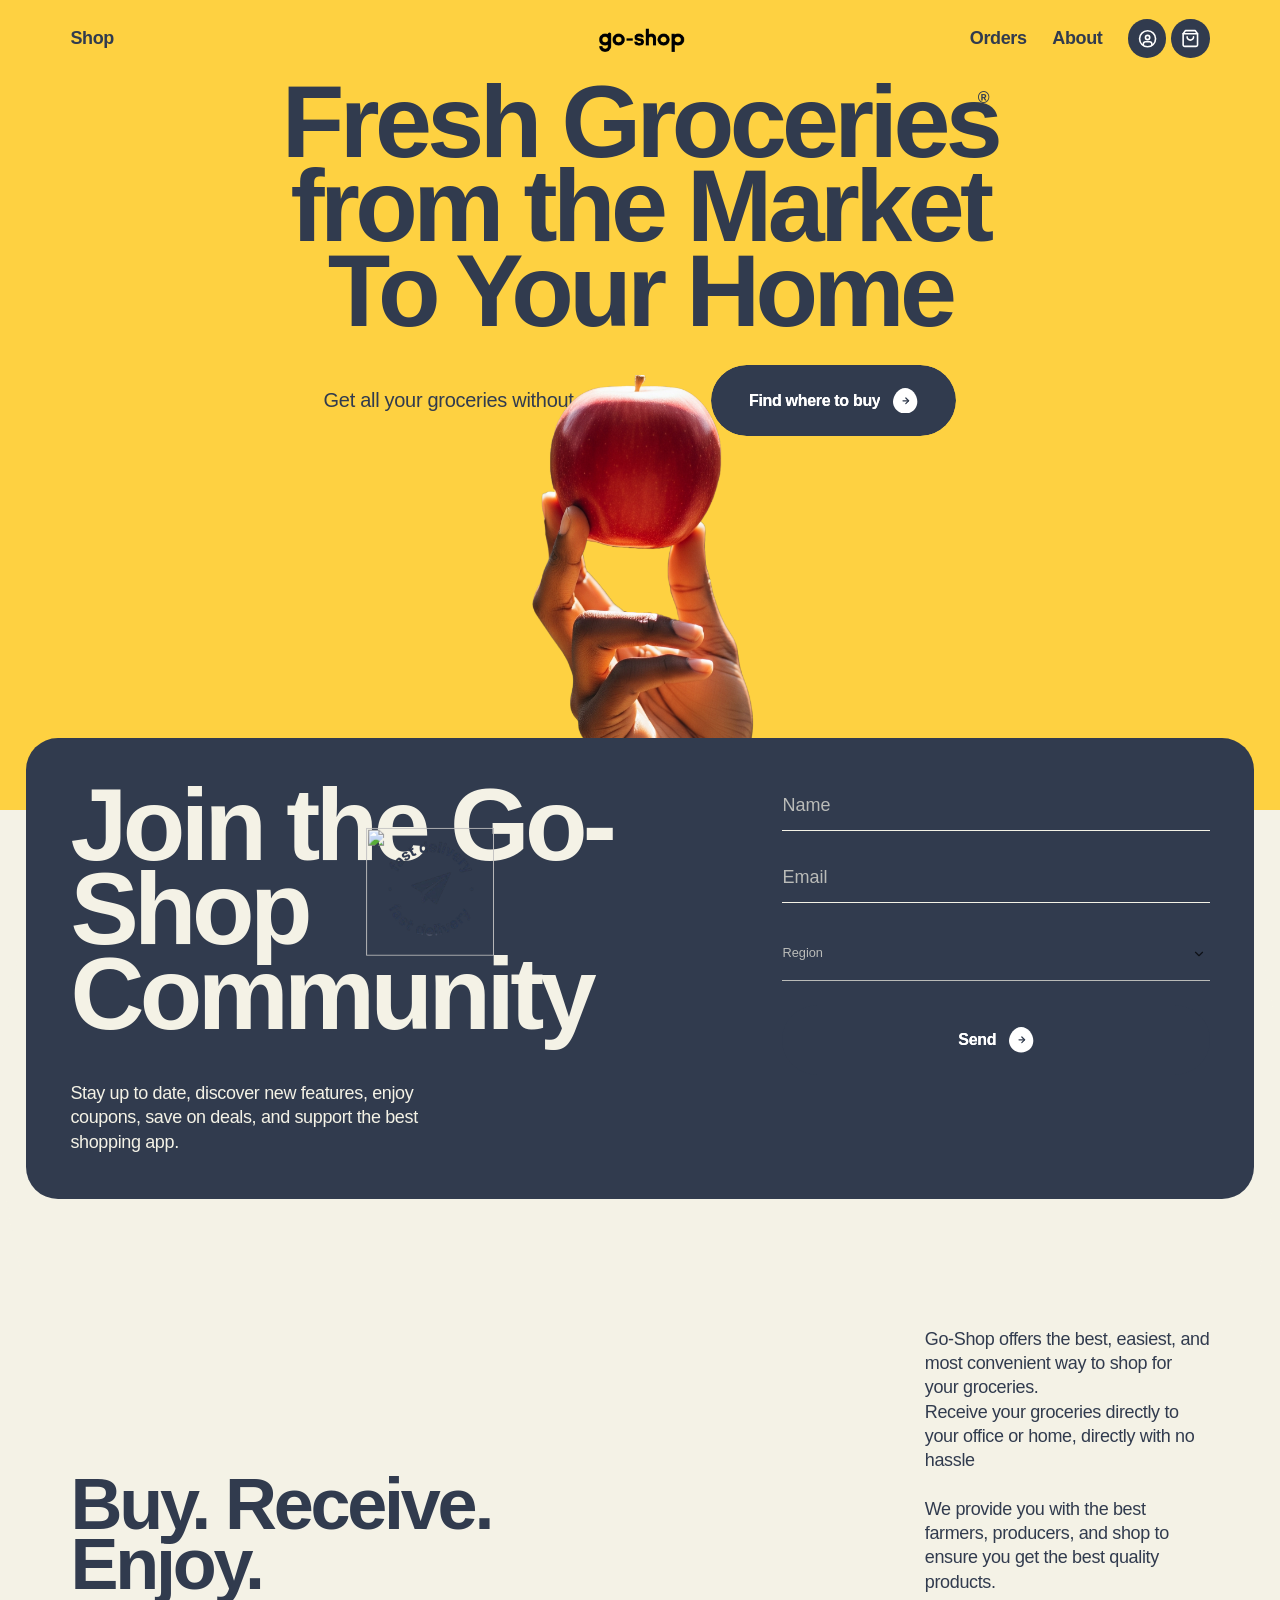
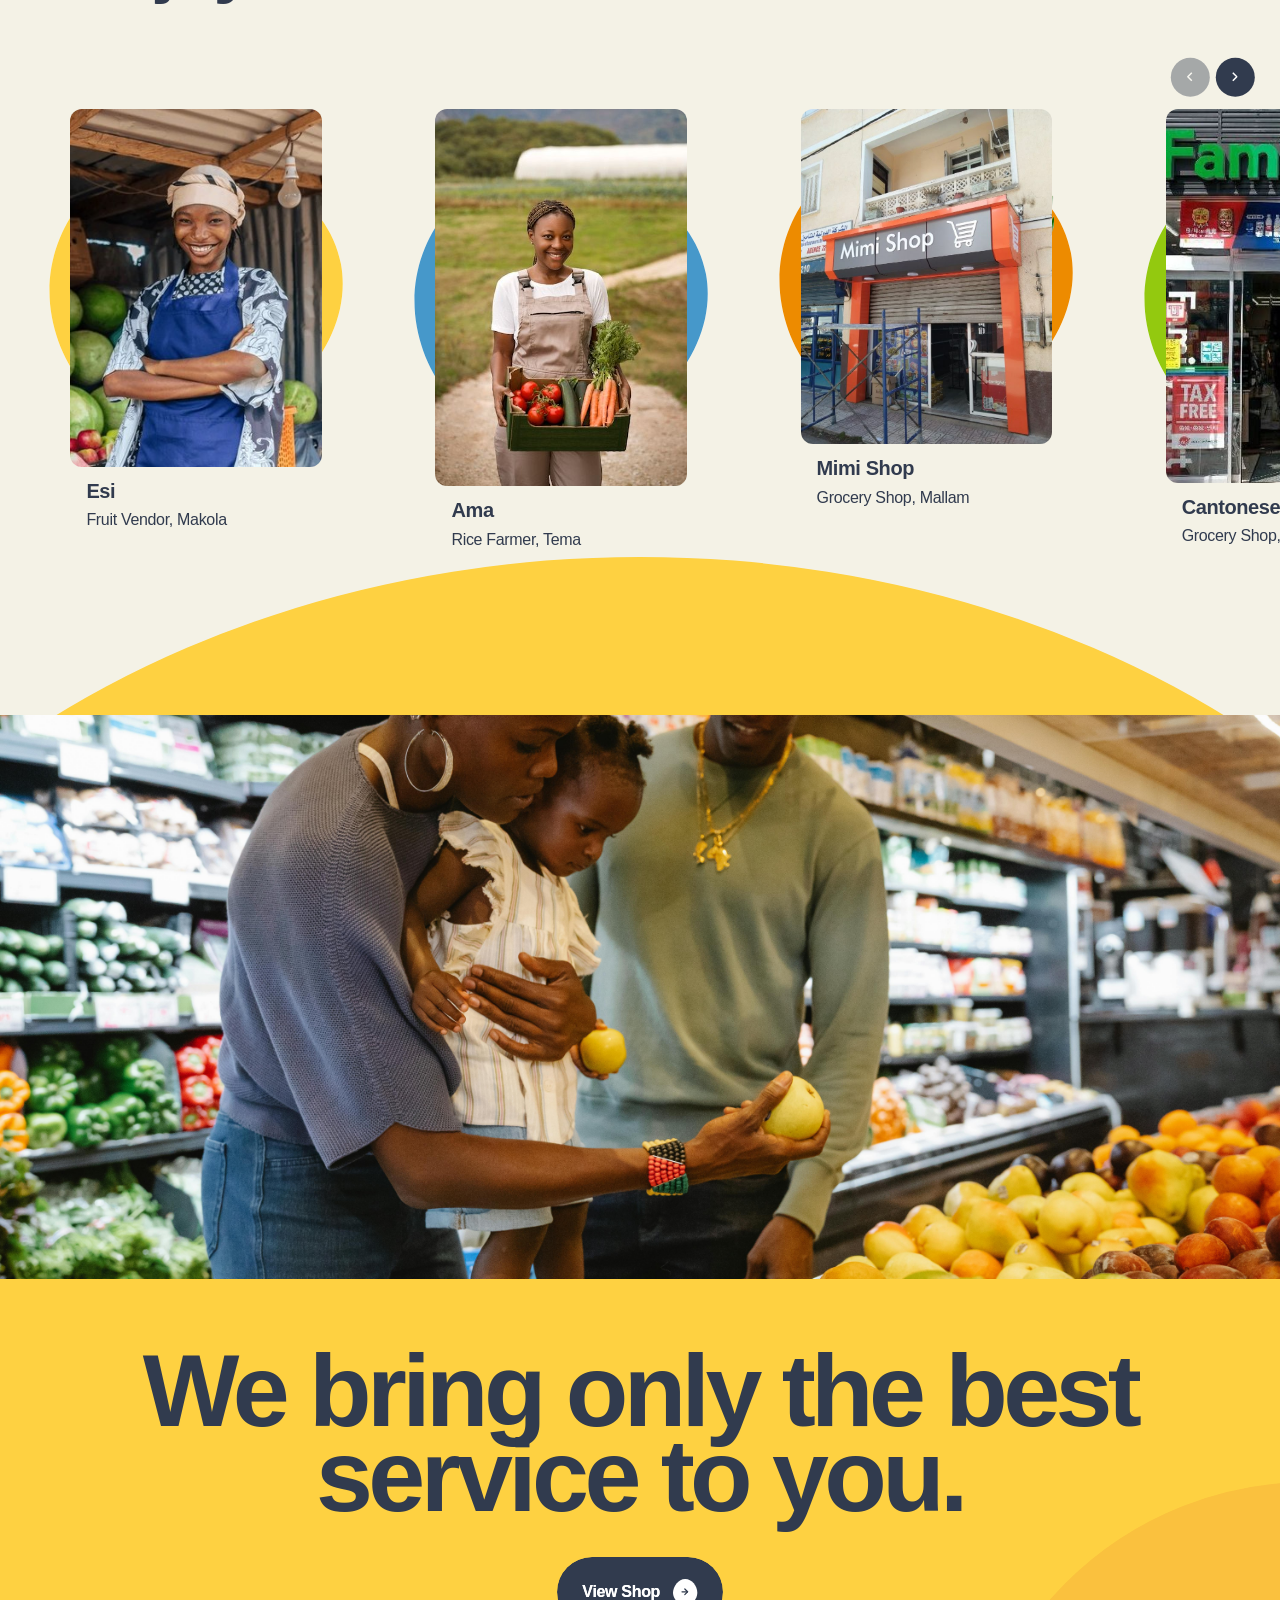
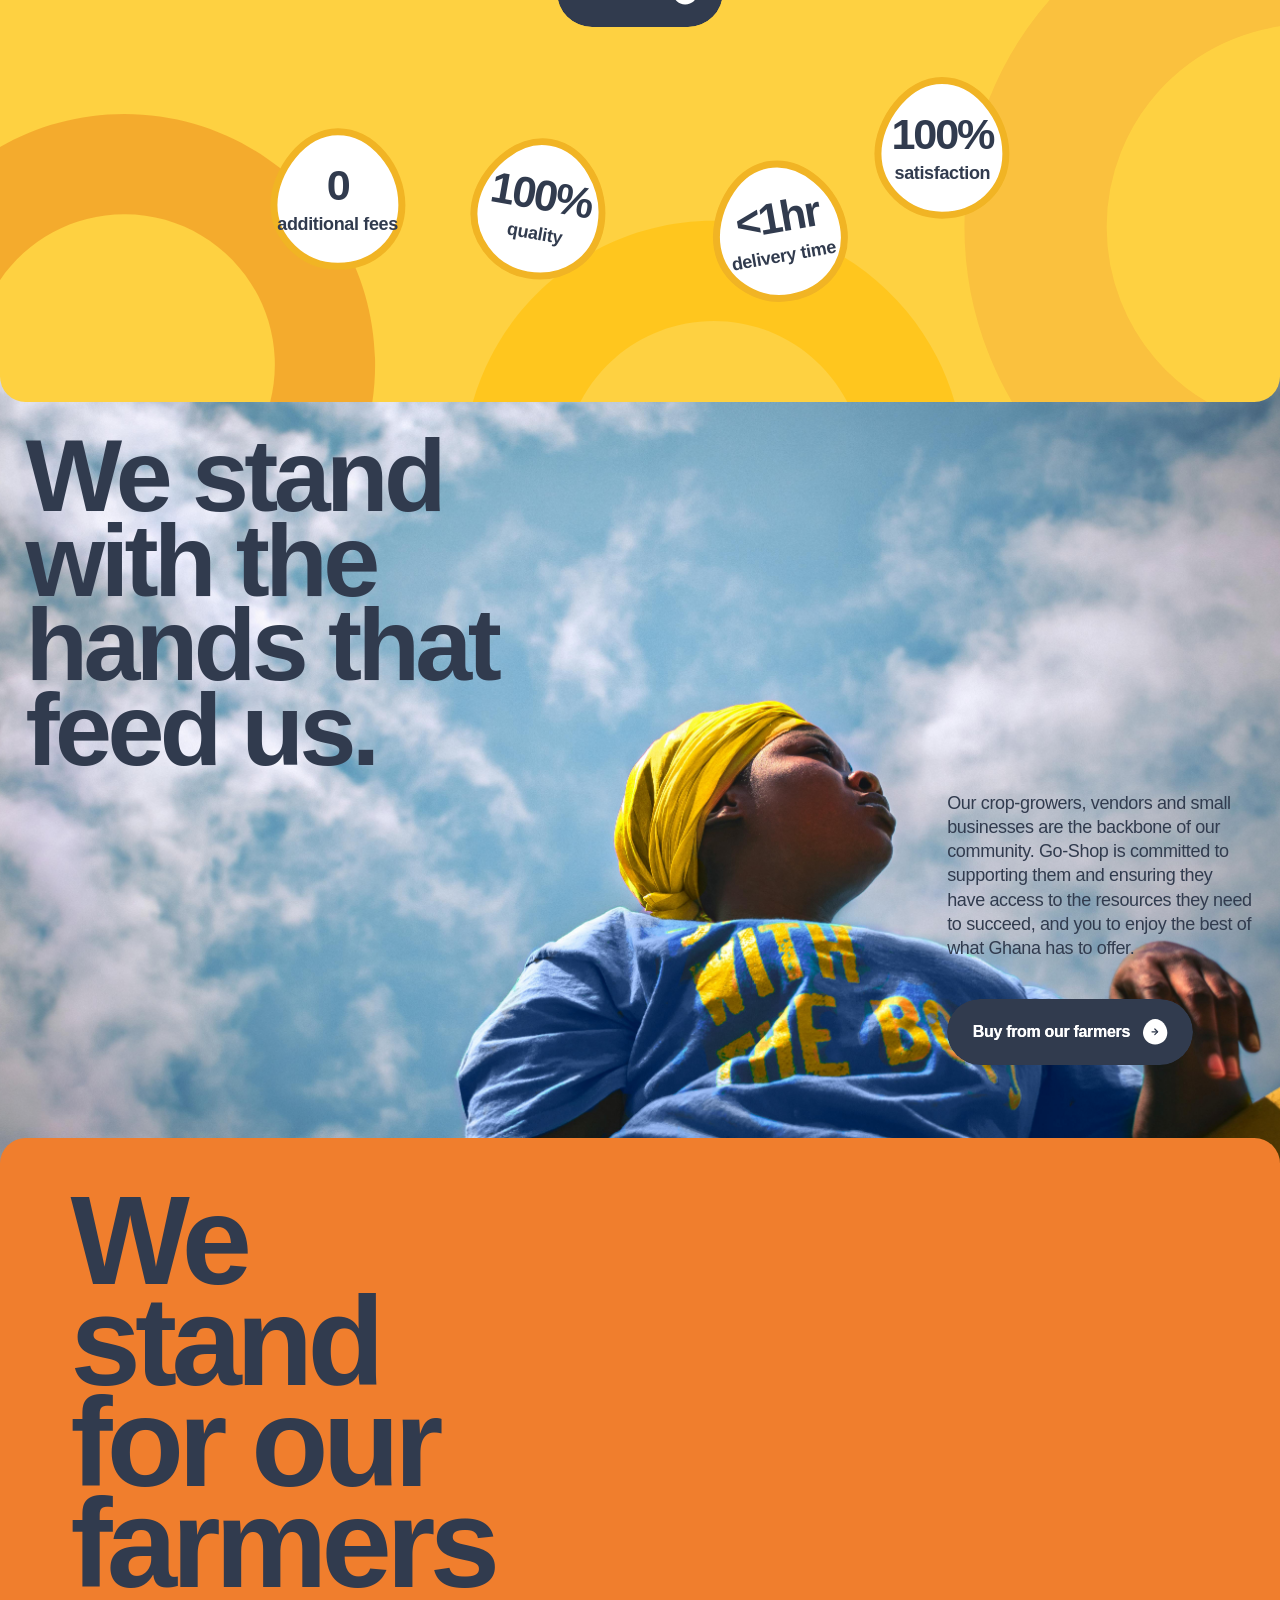
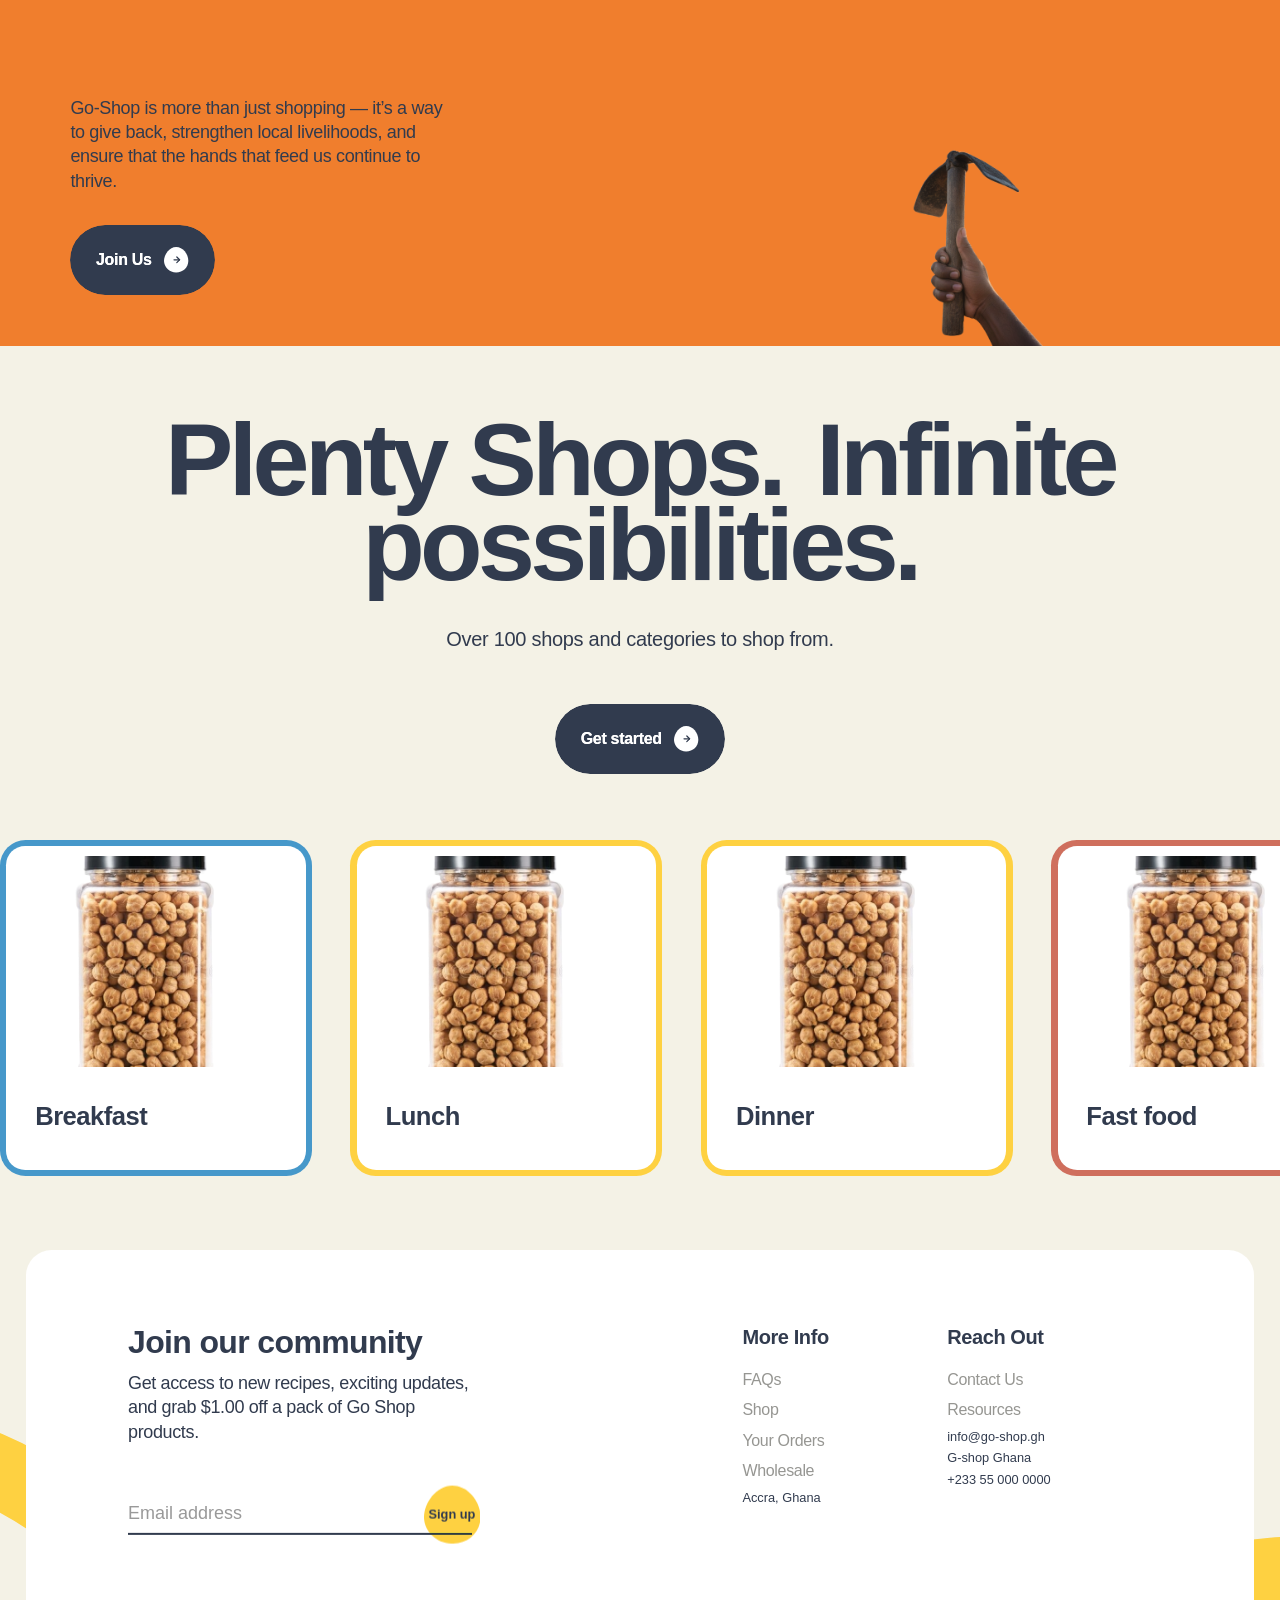
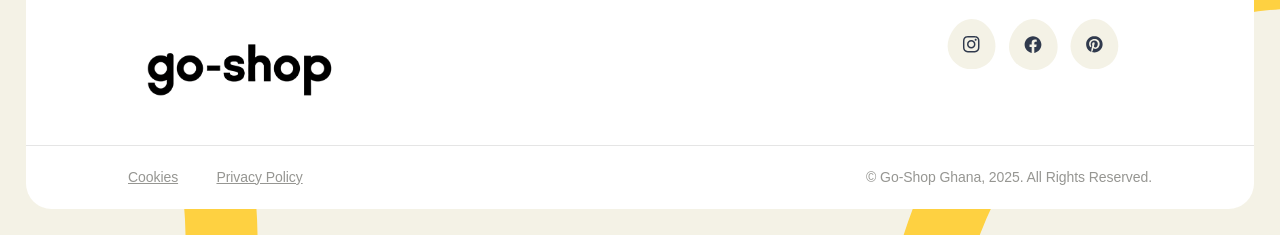
==== index.html @ 18006a95 "pusha" ====
<!DOCTYPE html>
<html lang="en">

<head>
  <meta charset="utf-8" />
  <title>Go-Shop | Fresh Groceries from the Farm to Your Office</title>
  <meta content="Fresh Groceries from the Farm to Your Office" name="description" />
  <meta content="Go-Shop | Fresh Groceries from the Farm to Your Office" property="og:title" />
  <meta content="Fresh Groceries from the Farm to Your Office" property="og:description" />
  <meta content="OG-Image.png" property="og:image" />
  <meta content="Fresh Groceries from the Farm to Your Office" property="twitter:title" />
  <meta content="Fresh Groceries from the Farm to Your Office" property="twitter:description" />
  <meta content="OG-Image.png" property="twitter:image" />
  <meta property="og:type" content="website" />
  <meta content="summary_large_image" name="twitter:card" />
  <meta content="Go-Shop" property="og:site_name" />
  <meta content="Go-Shop" name="application-name" />
  <link rel="canonical" href="https://your-domain.com/" />
  <meta content="width=device-width, initial-scale=1" name="viewport" />
  <link rel="stylesheet" href="src/css/backup.css">
  <link rel="stylesheet" href="src/css/nodes.css">
  <script
    type="text/javascript">!function (o, c) { var n = c.documentElement, t = " w-mod-"; n.className += t + "js", ("ontouchstart" in o || o.DocumentTouch && c instanceof DocumentTouch) && (n.className += t + "touch") }(window, document);</script>
  <link href="src/images/logo1.png" rel="shortcut icon" type="image/x-icon" />
  <link href="src/images/logo1.png" rel="apple-touch-icon" />

  <script>(function (w, d, s, l, i) {
      w[l] = w[l] || []; w[l].push({
        'gtm.start':
          new Date().getTime(), event: 'gtm.js'
      }); var f = d.getElementsByTagName(s)[0],
        j = d.createElement(s), dl = l != 'dataLayer' ? '&l=' + l : ''; j.async = true; j.src =
          'https://www.googletagmanager.com/gtm.js?id=' + i + dl; f.parentNode.insertBefore(j, f);
    })(window, document, 'script', 'dataLayer', 'GTM-N4SJKW2');</script>
  <!-- End Google Tag Manager -->

  <style>
    /*lenis -- IMPORTANT*/
    html {
      scroll-behavior: initial;
    }

    html,
    body {
      width: 100%;
      height: auto !important;
      min-height: 100%;
    }

    * {
      -webkit-font-smoothing: antialiased;
      -moz-osx-font-smoothing: grayscale;
      scrollbar-width: none;
      /* Remove Scrollbar Firefox */
    }

    /* Remove Scrollbar Chrome */
    ::-webkit-scrollbar {
      display: none;
    }

    .c-nav-link_hover,
    .c-nav-link_hover-clone {
      visibility: hidden;
    }

    .c-nav-link_hover.reverse,
    .c-nav-link_hover-clone.reverse {
      color: var(--clr-yellow-01);
    }

    @media only screen and (max-width: 991px) {
      .c-header-mobile {
        visibility: hidden;
      }
    }
  </style>
  <link rel="stylesheet" href="https://cdn.jsdelivr.net/npm/swiper@8/swiper-bundle.min.css" />

  <link href="https://webflow-assets.sfo2.cdn.digitaloceanspaces.com/egglife%2Fegglife-hero.css" rel="stylesheet"
    type="text/css" />

  <style>
    @media only screen and (min-width: 992px) {
      .c-header {
        height: 6em;
      }
    }

    /* PAGE LOAD */
    .c-body.scrolled .c-nav-link_hover-clone {
      color: var(--clr-yellow-01);
    }

    .c-nav-shop_num {
      background-color: var(--clr-white-01);
    }

    /* MATTER JS */
    .tricks-circle {
      overflow: hidden;
      position: absolute;
      background-position: center;
      background-repeat: no-repeat;
      background-size: contain;

    }

    .tricks-circle:nth-child(1) {
      background-image: url("https://cdn.prod.website-files.com/63e361a5e2a22da1600ef70f/63f36d0a8a2d47abb9c24ac2_hm-sticker-01.svg");
    }

    .tricks-circle:nth-child(2) {
      background-image: url("https://cdn.prod.website-files.com/63e361a5e2a22da1600ef70f/63f36d0ba511aa0187acde2d_hm-sticker-02.svg");
    }

    .tricks-circle:nth-child(3) {
      background-image: url("https://cdn.prod.website-files.com/63e361a5e2a22da1600ef70f/63f36d0b49b46c8edbd1b89b_hm-sticker-03.svg");
    }

    .tricks-circle:nth-child(4) {
      background-image: url("https://cdn.prod.website-files.com/63e361a5e2a22da1600ef70f/642fbd8481dd7390d1d3be79_hm-sticker-04-update.svg");
    }

    .tricks-circle:nth-child(5) {
      background-image: url("https://cdn.prod.website-files.com/63e361a5e2a22da1600ef70f/63f36d0b161d8e6da502150d_hm-sticker-05.svg");
    }

    .tricks-circle:nth-child(6) {
      background-image: url("https://cdn.prod.website-files.com/63e361a5e2a22da1600ef70f/63f36d0b5ce347482a240d56_hm-sticker-06.svg");
    }

    .tricks-canvas {
      position: absolute;
      width: 100%;
      height: 100%;
      left: 0;
      top: 0;
      touch-action: auto !important;
    }

    .tricks-elements,
    .tricks-spacer {
      pointer-events: none;
    }

    /*@media only screen and (max-width: 991px) {} */
    @media (pointer: coarse) and (hover: none) {
      .c-matter {
        pointer-events: none;
      }

      .tricks-matter {
        touch-action: none !important;
      }

      .tricks-canvas {
        touch-action: none !important;
      }
    }
  </style>
</head>

<body class="c-body no-scroll">
  <div class="c-global-css w-embed">
    <style>
      /* VARIABLES */
      :root {
        --app-height: 100vh;
        --clr-charcoal-01: #303A4D;
        --clr-charcoal-02: #3B4559;
        --clr-yellow-01: #FED141;
        --clr-offwhite-01: #959591;
        --clr-offwhite-02: #F4F2E6;
        --clr-white-01: #FFFFFF;
        --clr-bagel-01: #0086BF;
        --clr-bagel-02: #4698CA;
        --clr-bagel-03: #8DC8E8;
        --clr-cinnamon-01: #C24628;
        --clr-cinnamon-02: #CF6F5D;
        --clr-cinnamon-03: #D99089;
        --clr-italian-01: #93C90F;
        --clr-italian-02: #C0DF16;
        --clr-italian-03: #F0E991;
        --clr-original-01: #F1B424;
        --clr-original-02: #FED141;
        --clr-original-03: #FDF38A;
        --clr-southwest-01: #D86018;
        --clr-southwest-02: #ED8B00;
        --clr-southwest-03: #FFB549;
      }

      ::selection {
        background: rgba(149, 149, 145, 0.3);
      }

      /* 100VH SECTIONS */
      @media only screen and (max-width: 991px) {
        .c-section.hm-hero {
          min-height: var(--app-height);
        }

        [home-hero-mobile] {
          min-height: auto !important;
          height: auto !important;
        }
      }


      /* ROOT SCALING  */
      @media only screen and (min-width: 992px) and (max-width: 1920px) {
        .t-body-1 {
          font-size: clamp(20px, 1.5em, 1.5em);
        }

        .t-body-2,
        .c-txt-link,
        input::placeholder,
        .pagination_num,
        .pagination_dots {
          font-size: clamp(18px, 1.25em, 1.25em);
        }

        .c-nav-link,
        .c-dd-link {
          font-size: 18px;
        }

        .t-body-3,
        .community-footer input::placeholder,
        .c-filter-search::placeholder,
        .checkbox_label {
          font-size: clamp(16px, 1em, 1em);
        }

        .c-btn-label {
          font-size: clamp(16px, 1.125em, 1.125em);
        }

        .c-btn-label.is-small {
          font-size: clamp(14px, 1em, 1em);
        }

        .swiper-slide.hm-hero .c-btn-label {
          font-size: clamp(18px, 1.125em, 1.125em);
        }
      }

      /* GLOBAL */
      [no-click] {
        pointer-events: none;
      }

      [click] {
        pointer-events: auto;
      }

      [relative] {
        position: relative;
      }

      [z-5] {
        z-index: 5;
        position: relative;
      }

      [z-15] {
        z-index: 15;
        position: relative;
      }

      [overflow-hidden] {
        overflow: hidden;
      }

      [clr-offwhite-02] {
        background-color: var(--clr-offwhite-02);
      }

      [cursor-none] {
        cursor: none;
      }

      [split-type] {
        font-kerning: none;
      }

      [visibility-hidden] {
        visibility: hidden;
      }

      [clamp-two] {
        display: -webkit-box;
        overflow: hidden;
        -webkit-line-clamp: 2;
        -webkit-box-orient: vertical;
      }

      .inline-block {
        display: inline-block;
      }

      .c-body.no-scroll {
        overflow: hidden;
      }

      a {
        color: inherit;
      }

      .aspect-video {
        aspect-ratio: 16 / 9
      }

      .aspect-square {
        aspect-ratio: 1 / 1;
      }

      /* BUTTONS */
      @media only screen and (min-width: 992px) {
        .c-btn.is-large {
          padding-top: clamp(20px, 1.75em, 28px);
          padding-bottom: clamp(20px, 1.75em, 28px);
        }

        .c-btn.is-secondary {
          padding-top: clamp(16px, 1.75em, 20px);
          padding-bottom: clamp(16px, 1.75em, 20px);
        }
      }

      .c-btn-icon,
      .c-btn-bg {
        will-change: auto;
      }

      .all-recipes-mobile {
        grid-column-end: span 2;
      }

      /* FOOTER */
      .c-footer-social {
        transition-timing-function: ease;
        transition-property: color;
        transition-duration: 0.4s;
      }

      .c-footer-social:hover {
        color: var(--clr-yellow-01);
      }

      .c-dd-list {
        width: calc(100% - 4em);
      }

      /* SWIPER */
      [swiper-hm-hero] {
        height: 100%;
      }


      /* OTHERS */
      .o-row.footer {
        box-shadow: 0px 3.139209032058716px 3.139209032058716px 0px hsba(0, 0%, 0%, 0.05);
      }

      .span-bg {
        position: absolute !important;
      }

      .span-wrap {
        padding-right: 0.1em;
      }

      .line {
        overflow: hidden !important;
        padding-bottom: 0.2em;
        margin-bottom: -0.2em;
        transform-origin: bottom !important;
      }

      .word {
        padding-right: 0.1em;
        margin-right: -0.1em;
      }

      .pagination_num {
        isolation: isolate;
      }

      .pagination_num.w--current::before {
        content: ' ';
        display: block;
        position: absolute;
        left: 0;
        top: 0;
        width: 100%;
        height: 100%;
        opacity: 1;
        background-image: url('https://cdn.prod.website-files.com/63e361a5e2a22da1600ef70f/641d79851dca18bd30455efa_Egg.svg');
        background-repeat: no-repeat;
        background-position: 50% 0;
        background-size: cover;
        z-index: -1;
      }

      .c-table-row:last-child {
        border: 0;
        padding-bottom: 0;
      }

      .c-values-item:last-child {
        padding-bottom: 0;
      }

      .c-list-item:last-child {
        padding-bottom: 0;
        border: 0;
      }

      .c-registered-wrap .t-display-7 {
        font-size: 1.25em;
        transform: translate(-0.25em, 0.25em)
      }

      .c-nav-link_hover-clone.dropdown {
        display: none;
      }

      .t-rich-text a {
        font-weight: 700;
        text-decoration: underline;
      }

      /* FORM */
      .c-form.nutrition button {
        width: 100%;
      }

      .c-form.nutrition :is(input, input:focus, input::placeholder) {
        font-size: 16px;
      }

      .c-form.nutrition textarea {
        font-size: 18px;
      }

      .c-form-input.nutrition-select {
        font-size: 18px !important;
        font-family: inherit !important;
        color: #989DA6;
        appearance: none;
      }

      .c-form-input.community-select {
        font-family: inherit !important;
        color: hsla(50.99999999999997, 39.00%, 93.00%, 0.50);
        appearance: none;
      }

      /* FORM AUTOFILL */
      input:-webkit-autofill,
      input:-webkit-autofill:hover,
      input:-webkit-autofill:focus,
      input:-webkit-autofill:active {
        transition: background-color 9000s;
        -webkit-text-fill-color: #fff !important;
      }

      .c-line.footer-mobile {
        width: calc(100% + 3em);
      }

      .c-nav-link.w--current .c-nav-link_hover {
        color: var(--clr-yellow-01);
        width: 100% !important;
        visibility: visible !important;
        opacity: 1 !important;
      }

      .c-dd-item-link.w--current {
        background-color: var(--clr-yellow-01);
        border-radius: 1.5em;
      }

      @media only screen and (max-width: 991px) {
        .c-dd-item-link.w--current {
          border-radius: 0.75em;
        }

        .c-dd-item.learn .t-body-2 {
          font-size: 0.875em;
        }
      }

      .t-rich-text a {
        transition-property: color;
        transition-duration: 200ms;
        transition-timing-function: ease;
      }

      .t-rich-text a:hover {
        color: var(--clr-original-01);
      }

      .c-blog-link.press .t-display-7 {
        transition-property: color;
        transition-duration: 400ms;
        transition-timing-function: ease;
      }

      .c-blog-link.press:hover .t-display-7 {
        color: var(--clr-offwhite-01);
      }

      .swiper-btn-next,
      .swiper-btn-prev {

        transition-property: stroke, background-color, opacity;
        transition-duration: 0.4s;
        transition-timing-function: ease;
      }

      .swiper-btn-next:hover,
      .swiper-btn-prev:hover {
        background-color: var(--clr-offwhite-01);
        color: var(--clr-charcoal-01);
      }

      .swiper-button-disabled {
        opacity: 0.4;
        pointer-events: none;
      }

      @media only screen and (min-width: 992px) {
        .c-section.hm-hero {
          height: calc(100vh + 6.5em);
        }

        .c-section.hm-hero-2 {
          height: auto;
        }
      }

      /* FOOTER SIGN UP BUTTON */
      /* == iPad/iPhone [portrait + landscape] == */
      @media only screen and (min-device-width: 768px) and (max-device-width: 1024px),
      only screen and (max-device-width: 480px) {
        .c-footer-submit {
          width: 90px !important;
        }

        .c-footer-submit-txt {
          font-size: 13px !important;
        }
      }


      @media only screen and (max-width: 991px) {
        .c-recipes-hub_lt {
          pointer-events: none;
        }

        .c-filter-content {
          visibility: hidden;
        }

        .c-section.recipes-hub-hero {
          contain: paint;
        }

        .c-matter {
          pointer-events: none;
        }
      }

      @media only screen and (max-width: 479px) {

        .c-section.hm-hero .t-display-2,
        .c-hm-title .t-display-2 {
          font-size: 2.98em;
        }
      }

      .c-accordion-item {
        -webkit-tap-highlight-color: transparent;
      }

      @media screen and (min-width: 768px) and (max-width: 991px) {
        .c-btn-wrap.hm-hero .t-body-1 {
          font-size: 24px;
        }

        .swiper.hm-product {
          width: 60%;
          height: 60%;
        }
      }

      [css-radius-respect] {
        isolation: isolate;
      }

      /* Hide submenu thumbnail images globally */
      .c-dd-list .c-img-contain,
      .c-dd-list .c-img,
      .c-dd-item .c-img-contain.dd-thumb {
        display: none !important;
      }

      @media only screen and (max-width: 991px) {

        /* Hide submenu thumbnail images on mobile */
        .c-dd-list.mobile .c-img-contain,
        .c-dd-list.mobile .c-img,
        .c-dd-item .c-img-contain.dd-thumb {
          display: none !important;
        }

        /* Mobile sidebar auth actions */
        .c-mobile-auth {
          margin-top: 1.5em;
          padding: 1em 0 0;
          border-top: 1px solid currentColor;
          display: grid;
          gap: 0.75em;
        }

        .c-mobile-auth .c-btn {
          width: 100%;
          justify-content: center;
        }

        .c-mobile-auth .c-btn.is-secondary {
          background: transparent;
          border: 1px solid currentColor;
          color: inherit;
        }
      }
    </style>
  </div>
  <div class="c-header">
    <div class="c-header-bg">

    </div>
    <div class="o-container">
      <div class="c-header-inner">
        <div id="w-node-_44838ccd-f486-394f-5026-75156586150b-019da0a9" class="c-header_lt">
          <a href="recipes-hub.html" class="c-nav-link w-inline-block">
            <div class="c-nav-link_hover w-embed">
              <svg width="100%" height="1em" preserveAspectRatio="none" viewBox="0 0 58 16" fill="none"
                xmlns="http://www.w3.org/2000/svg">
                <rect x="0.735352" y="3.8916" width="56" height="12" transform="rotate(-3 0.735352 3.8916)"
                  fill="currentColor" />
              </svg>
            </div>
            <div z-5="">Shop</div>
          </a>
        </div>
        <div id="w-node-_0e17fad7-b76d-4902-b572-6030bb5f248d-019da0a9" class="c-header_center">
          <a aria-label="Go Shop Logo" href="/" aria-current="page" class="c-logo-link w-inline-block w--current">
            <div class="c-logo w-embed">
              <img src="src/images/logo.png" alt="Go Shop Logo" width="124" height="39"
                style="width: 100%; height: auto;" />
            </div>
          </a>
        </div>
        <div id="w-node-_766de0ad-ed3f-6d9c-d1aa-a14a8905ad84-019da0a9" class="c-header_rt">
          <div class="c-dd-link">
            <div class="c-nav-link_hover-clone w-embed">
              <svg width="100%" height="1em" preserveAspectRatio="none" viewBox="0 0 58 16" fill="none"
                xmlns="http://www.w3.org/2000/svg">
                <rect x="0.735352" y="3.8916" width="56" height="12" transform="rotate(-3 0.735352 3.8916)"
                  fill="currentColor" />
              </svg>
            </div>
            <div class="c-nav-link_hover w-embed">
              <svg width="100%" height="1em" preserveAspectRatio="none" viewBox="0 0 58 16" fill="none"
                xmlns="http://www.w3.org/2000/svg">
                <rect x="0.735352" y="3.8916" width="56" height="12" transform="rotate(-3 0.735352 3.8916)"
                  fill="currentColor" />
              </svg>
            </div>
            <div z-5="">Orders</div>
            <div class="c-dd-list recipes">
              <div class="c-dd-list-bg">

              </div>
              <div class="c-header_dd-wrap learn w-dyn-list">
                <div role="list" class="c-header_dd recipes w-dyn-items">
                  <div role="listitem" class="c-dd-item w-dyn-item">
                    <a href="#" class="c-dd-item-link w-inline-block">
                      <div class="c-img-contain dd-thumb">
                      </div>
                      <div class="c-dd-item_bt">
                        <div class="t-body-3 is-bold">Order Now</div>
                      </div>
                    </a>
                  </div>
                  <div role="listitem" class="c-dd-item w-dyn-item">
                    <a href="#" class="c-dd-item-link w-inline-block">
                      <div class="c-img-contain dd-thumb">
                      </div>
                      <div class="c-dd-item_bt">
                        <div class="t-body-3 is-bold">Your History</div>
                      </div>
                    </a>
                  </div>
                  <div role="listitem" class="c-dd-item w-dyn-item">
                    <a href="#" class="c-dd-item-link w-inline-block">
                      <div class="c-img-contain dd-thumb">
                      </div>
                      <div class="c-dd-item_bt">
                        <div class="t-body-3 is-bold">Coupons</div>
                      </div>
                    </a>
                  </div>
                  <div role="listitem" class="c-dd-item w-dyn-item">
                    <a href="#" class="c-dd-item-link w-inline-block">
                      <div class="c-img-contain dd-thumb">
                      </div>
                      <div class="c-dd-item_bt">
                        <div class="t-body-3 is-bold">Deals</div>
                      </div>
                    </a>
                  </div>
                  <div role="listitem" class="c-dd-item w-dyn-item">
                    <a href="#" class="c-dd-item-link w-inline-block">
                      <div class="c-img-contain dd-thumb">
                      </div>
                      <div class="c-dd-item_bt">
                        <div class="t-body-3 is-bold">Contact US</div>
                      </div>
                    </a>
                  </div>
                  <div role="listitem" class="c-dd-item w-dyn-item">
                    <a href="#" class="c-dd-item-link w-inline-block">
                      <div class="c-img-contain dd-thumb">
                      </div>
                      <div class="c-dd-item_bt">
                        <div class="t-body-3 is-bold">Follow Us</div>
                      </div>
                    </a>
                  </div>
                </div>
              </div>
              <div class="hide">
                <a href="/recipes-hub" class="c-dd-item all-recipes w-inline-block">
                  <div class="t-body-2 is-bold">Track Orders</div>
                </a>
              </div>
            </div>
          </div>
          <div class="c-dd-link">
            <div class="c-nav-link_hover-clone w-embed">
              <svg width="100%" height="1em" preserveAspectRatio="none" viewBox="0 0 58 16" fill="none"
                xmlns="http://www.w3.org/2000/svg">
                <rect x="0.735352" y="3.8916" width="56" height="12" transform="rotate(-3 0.735352 3.8916)"
                  fill="currentColor" />
              </svg>
            </div>
            <div class="c-nav-link_hover w-embed">
              <svg width="100%" height="1em" preserveAspectRatio="none" viewBox="0 0 58 16" fill="none"
                xmlns="http://www.w3.org/2000/svg">
                <rect x="0.735352" y="3.8916" width="56" height="12" transform="rotate(-3 0.735352 3.8916)"
                  fill="currentColor" />
              </svg>
            </div>
            <div z-5="">About</div>
            <div class="c-dd-list learn">
              <div class="c-dd-list-bg">

              </div>
              <div id="w-node-_1c2aacc5-5f71-a537-7383-67799aaa55fe-019da0a9" class="c-dd-item learn">
                <a href="/learn/our-wraps" class="c-dd-item-link w-inline-block">
                  <div class="c-img-contain dd-thumb learn">
                  </div>
                  <div class="c-dd-item_bt">
                    <div class="t-body-2 is-bold">Go-Shop</div>
                  </div>
                </a>
                <link rel="prefetch" href="/learn/our-wraps" />
              </div>
              <div id="w-node-a1e5dfa8-a649-c541-ef25-ca953a5061f3-019da0a9" class="c-dd-item learn">
                <a href="/learn/why-egg-whites" class="c-dd-item-link w-inline-block">
                  <div class="c-img-contain dd-thumb learn">
                  </div>
                  <div class="c-dd-item_bt">
                    <div class="t-body-2 is-bold">Why Go-Shop</div>
                  </div>
                </a>
                <link rel="prefetch" href="/learn/why-egg-whites" />
              </div>
              <div id="w-node-_069bca2c-e9ce-4874-f88a-a2ba9cc66e74-019da0a9" class="c-dd-item learn">
                <a href="/learn/faq" class="c-dd-item-link w-inline-block">
                  <div class="c-img-contain dd-thumb learn">
                  </div>
                  <div class="c-dd-item_bt">
                    <div class="t-body-2 is-bold">FAQs</div>
                  </div>
                </a>
              </div>
              <div id="w-node-_8ee84483-0672-f223-d32e-f25e50218e78-019da0a9" class="c-dd-item learn">
                <a href="/learn/why-we-do-it" class="c-dd-item-link w-inline-block">
                  <div class="c-img-contain dd-thumb learn">
                  </div>
                  <div class="c-dd-item_bt">
                    <div class="t-body-2 is-bold">Why we do it</div>
                  </div>
                </a>
                <link rel="prefetch" href="/learn/why-we-do-it" />
              </div>
            </div>
          </div>
          <div class="c-nav-shop-wrap">
            <a aria-label="Profile" href="auth.html" class="c-nav-shop w-inline-block">
              <div class="c-icon w-embed">
                <svg width="1.5em" height="1.5em" viewBox="0 0 24 24" fill="none" xmlns="http://www.w3.org/2000/svg">
                  <path
                    d="M17.3333 20V18.6666C17.3333 17.9594 17.0524 17.2811 16.5523 16.781C16.0522 16.281 15.3739 16 14.6667 16H9.3334C8.62616 16 7.94788 16.281 7.44779 16.781C6.9477 17.2811 6.66675 17.9594 6.66675 18.6666V20"
                    stroke="currentColor" stroke-width="2" stroke-linecap="round" stroke-linejoin="round" />
                  <path
                    d="M12 13.3333C13.4728 13.3333 14.6667 12.1394 14.6667 10.6666C14.6667 9.1939 13.4728 8 12 8C10.5273 8 9.33337 9.1939 9.33337 10.6666C9.33337 12.1394 10.5273 13.3333 12 13.3333Z"
                    stroke="currentColor" stroke-width="2" stroke-linecap="round" stroke-linejoin="round" />
                  <path
                    d="M11.973 22.2441C17.4959 22.2441 21.973 17.767 21.973 12.2441C21.973 6.72129 17.4959 2.24414 11.973 2.24414C6.45017 2.24414 1.97302 6.72129 1.97302 12.2441C1.97302 17.767 6.45017 22.2441 11.973 22.2441Z"
                    stroke="currentColor" stroke-width="2" stroke-linecap="round" stroke-linejoin="round" />
                </svg>
              </div>
            </a>
            <a aria-label="Cart" href="cart.html" class="c-nav-shop w-inline-block">
              <div class="c-icon w-embed">
                <svg width="1.5625em" height="1.5em" viewBox="0 0 25 24" fill="none" xmlns="http://www.w3.org/2000/svg">
                  <path
                    d="M6.91456 1.98022L3.91248 5.94062V19.802C3.91248 20.3272 4.12334 20.8309 4.49867 21.2022C4.874 21.5736 5.38306 21.7822 5.91387 21.7822H19.9236C20.4544 21.7822 20.9635 21.5736 21.3388 21.2022C21.7141 20.8309 21.925 20.3272 21.925 19.802V5.94062L18.9229 1.98022H6.91456Z"
                    stroke="currentColor" stroke-width="2" stroke-linecap="round" stroke-linejoin="round" />
                  <path d="M3.91248 5.94067H21.925" stroke="currentColor" stroke-width="2" stroke-linecap="round"
                    stroke-linejoin="round" />
                  <path
                    d="M16.9216 9.90088C16.9216 10.9512 16.4999 11.9586 15.7492 12.7013C14.9985 13.444 13.9804 13.8613 12.9188 13.8613C11.8572 13.8613 10.8391 13.444 10.0884 12.7013C9.33774 11.9586 8.91602 10.9512 8.91602 9.90088"
                    stroke="currentColor" stroke-width="2" stroke-linecap="round" stroke-linejoin="round" />
                </svg>
              </div>
              <div class="c-nav-shop_num hide">

              </div>
            </a>
          </div>
        </div>
        <div class="c-nav-btn">
          <div class="c-nav-icon w-embed">
            <svg width="39" height="40" viewBox="0 0 39 40" fill="none" xmlns="http://www.w3.org/2000/svg">
              <path
                d="M38.1818 21.6667C38.1818 32.4444 29.6345 40 19.0909 40C8.54729 40 0 31.5556 0 21.6667C0 11.7778 8.54729 0 19.0909 0C29.6345 0 38.1818 10.8889 38.1818 21.6667Z"
                fill="#F4F2E6" />
              <path d="M13 17H25" stroke="#303A4D" stroke-width="1.43" stroke-linecap="round" stroke-linejoin="round" />
              <path d="M13 23H25" stroke="#303A4D" stroke-width="1.43" stroke-linecap="round" stroke-linejoin="round" />
            </svg>
          </div>
        </div>
      </div>
    </div>
  </div>
  <div class="c-header-mobile">
    <div class="c-header-mobile_top">
      <a aria-label="Go Shop Logo" href="/" aria-current="page" class="c-logo-link w-inline-block w--current">
        <div class="c-logo w-embed">
          <img src="src/images/logo.png" alt="Go Shop Logo" width="124" height="39"
            style="width: 100%; height: auto;" />
        </div>
      </a>
      <div class="c-header-mobile_rt">
        <a aria-label="Profile" href="auth.html" class="c-nav-shop mobile w-inline-block">
          <div class="c-icon w-embed">
            <svg width="16" height="17" viewBox="0 0 16 17" fill="none" xmlns="http://www.w3.org/2000/svg">
              <path
                d="M11.8094 13.7145V12.7622C11.8094 12.257 11.6087 11.7725 11.2515 11.4153C10.8943 11.0581 10.4098 10.8574 9.90468 10.8574H6.09518C5.59001 10.8574 5.10553 11.0581 4.74832 11.4153C4.39111 11.7725 4.19043 12.257 4.19043 12.7622V13.7145"
                stroke="#303A4D" stroke-width="1.42857" stroke-linecap="round" stroke-linejoin="round" />
              <path
                d="M7.99996 8.95256C9.05193 8.95256 9.90471 8.09978 9.90471 7.04781C9.90471 5.99585 9.05193 5.14307 7.99996 5.14307C6.948 5.14307 6.09521 5.99585 6.09521 7.04781C6.09521 8.09978 6.948 8.95256 7.99996 8.95256Z"
                stroke="#303A4D" stroke-width="1.42857" stroke-linecap="round" stroke-linejoin="round" />
              <path
                d="M7.98075 15.3175C11.9256 15.3175 15.1236 12.1195 15.1236 8.1746C15.1236 4.2297 11.9256 1.03174 7.98075 1.03174C4.03586 1.03174 0.837891 4.2297 0.837891 8.1746C0.837891 12.1195 4.03586 15.3175 7.98075 15.3175Z"
                stroke="#303A4D" stroke-width="1.42857" stroke-linecap="round" stroke-linejoin="round" />
            </svg>
          </div>
        </a>
        <a aria-label="Cart" href="cart.html" class="c-nav-shop mobile w-inline-block">
          <div class="c-icon w-embed">
            <svg width="16" height="16" viewBox="0 0 16 16" fill="none" xmlns="http://www.w3.org/2000/svg">
              <path
                d="M3.71415 0.857422L1.57129 3.71456V13.7146C1.57129 14.0934 1.7218 14.4568 1.98971 14.7247C2.25762 14.9926 2.62098 15.1431 2.99986 15.1431H12.9999C13.3787 15.1431 13.7421 14.9926 14.01 14.7247C14.2779 14.4568 14.4284 14.0934 14.4284 13.7146V3.71456L12.2856 0.857422H3.71415Z"
                stroke="#303A4D" stroke-width="1.44286" stroke-linecap="round" stroke-linejoin="round" />
              <path d="M1.57129 3.71436H14.4284" stroke="#303A4D" stroke-width="1.44286" stroke-linecap="round"
                stroke-linejoin="round" />
              <path
                d="M10.8569 6.57178C10.8569 7.32954 10.5558 8.05626 10.02 8.59208C9.48421 9.1279 8.75748 9.42892 7.99972 9.42892C7.24196 9.42892 6.51523 9.1279 5.97942 8.59208C5.4436 8.05626 5.14258 7.32954 5.14258 6.57178"
                stroke="#303A4D" stroke-width="1.44286" stroke-linecap="round" stroke-linejoin="round" />
            </svg>
          </div>
          <div class="c-nav-shop_num mobile hide">

          </div>
        </a>
        <div class="c-nav-btn">
          <div class="c-nav-close w-embed">
            <svg width="39" height="40" viewBox="0 0 39 40" fill="none" xmlns="http://www.w3.org/2000/svg">
              <path
                d="M38.1818 21.6667C38.1818 32.4444 29.6345 40 19.0909 40C8.54729 40 0 31.5556 0 21.6667C0 11.7778 8.54729 0 19.0909 0C29.6345 0 38.1818 10.8889 38.1818 21.6667Z"
                fill="white" />
              <path d="M23 16L15 24" stroke="#303A4D" stroke-width="1.43" stroke-linecap="round"
                stroke-linejoin="round" />
              <path d="M15 16L23 24" stroke="#303A4D" stroke-width="1.43" stroke-linecap="round"
                stroke-linejoin="round" />
            </svg>
          </div>
        </div>
      </div>
    </div>
    <div class="c-header-mobile_bt">
      <a href="recipes-hub.html" class="c-nav-link w-inline-block">
        <div class="c-nav-link_hover w-embed">
          <svg width="100%" height="1em" preserveAspectRatio="none" viewBox="0 0 58 16" fill="none"
            xmlns="http://www.w3.org/2000/svg">
            <rect x="0.735352" y="3.8916" width="56" height="12" transform="rotate(-3 0.735352 3.8916)"
              fill="currentColor" />
          </svg>
        </div>
        <div class="t-display-2 nav-mobile">Shop</div>
      </a>
      <div class="c-dd-link-mobile">
        <div class="c-dd-link-mobile-inner">
          <div class="t-display-2 nav-mobile">Orders</div>
          <div class="c-icon dd-icon w-embed">
            <svg width="1em" height="1em" viewBox="0 0 25 24" fill="none" xmlns="http://www.w3.org/2000/svg">
              <path d="M12.5 2.6665L12.5 21.3332" stroke="#303A4D" stroke-width="5" stroke-linecap="round"
                stroke-linejoin="round" />
              <path d="M22.125 12L12.5 21.3333L2.875 12" stroke="#303A4D" stroke-width="5" stroke-linecap="round"
                stroke-linejoin="round" />
            </svg>
          </div>
        </div>
        <div class="c-dd-list mobile">
          <div class="c-header_dd-wrap learn w-dyn-list">
            <div role="list" class="c-header_dd recipes w-dyn-items">
              <div role="listitem" class="c-dd-item w-dyn-item">
                <a href="#" class="c-dd-item-link w-inline-block">
                  <div class="c-img-contain dd-thumb">
                    <img
                      src="https://cdn.prod.website-files.com/6448cbe9ce99d3872617fb9c/6448cbe9ce99d33dfc17fc36_breakfast.webp"
                      loading="eager" alt="" class="c-img" />
                  </div>
                  <div class="c-dd-item_bt">
                    <div class="t-body-3 is-bold">Order Now</div>
                  </div>
                </a>
              </div>
              <div role="listitem" class="c-dd-item w-dyn-item">
                <a href="#" class="c-dd-item-link w-inline-block">
                  <div class="c-img-contain dd-thumb">
                    <img
                      src="https://cdn.prod.website-files.com/6448cbe9ce99d3872617fb9c/6448cbe9ce99d308e617fc18_Lunch.webp"
                      loading="eager" alt="" class="c-img" />
                  </div>
                  <div class="c-dd-item_bt">
                    <div class="t-body-3 is-bold">Your History</div>
                  </div>
                </a>
              </div>
              <div role="listitem" class="c-dd-item w-dyn-item">
                <a href="#" class="c-dd-item-link w-inline-block">
                  <div class="c-img-contain dd-thumb">
                    <img
                      src="https://cdn.prod.website-files.com/6448cbe9ce99d3872617fb9c/6448cbe9ce99d3832b17fc4b_Dinner.webp"
                      loading="eager" alt="" class="c-img" />
                  </div>
                  <div class="c-dd-item_bt">
                    <div class="t-body-3 is-bold">Coupons</div>
                  </div>
                </a>
              </div>
              <div role="listitem" class="c-dd-item w-dyn-item">
                <a href="#" class="c-dd-item-link w-inline-block">
                  <div class="c-img-contain dd-thumb">
                    <img
                      src="https://cdn.prod.website-files.com/6448cbe9ce99d3872617fb9c/6448cbe9ce99d37d6017fbfa_Snacks.webp"
                      loading="eager" alt="" class="c-img" />
                  </div>
                  <div class="c-dd-item_bt">
                    <div class="t-body-3 is-bold">Deals</div>
                  </div>
                </a>
              </div>
              <div role="listitem" class="c-dd-item w-dyn-item">
                <a href="#" class="c-dd-item-link w-inline-block">
                  <div class="c-img-contain dd-thumb">
                    <img
                      src="https://cdn.prod.website-files.com/6448cbe9ce99d3872617fb9c/6448cbe9ce99d3db2117fbdb_Appetizers.webp"
                      loading="eager" alt="" class="c-img" />
                  </div>
                  <div class="c-dd-item_bt">
                    <div class="t-body-3 is-bold">Contact US</div>
                  </div>
                </a>
              </div>
              <div role="listitem" class="c-dd-item w-dyn-item">
                <a href="#" class="c-dd-item-link w-inline-block">
                  <div class="c-img-contain dd-thumb">
                    <img
                      src="https://cdn.prod.website-files.com/6448cbe9ce99d3872617fb9c/6448cbe9ce99d3230117fbc0_Dessert.webp"
                      loading="eager" alt="" class="c-img" />
                  </div>
                  <div class="c-dd-item_bt">
                    <div class="t-body-3 is-bold">Follow Us</div>
                  </div>
                </a>
              </div>
            </div>
          </div>
          <div class="hide">
            <a href="/recipes-hub" class="c-dd-item all-recipes-mobile w-inline-block">
              <div class="t-body-2 is-bold">Track Orders</div>
            </a>
          </div>
        </div>
        <div class="c-mobile-auth">
          <a href="auth.html" class="c-btn is-large w-inline-block">
            <div class="c-btn-bg"></div>
            <div class="c-btn-inner">
              <div class="c-btn-txt">
                <div class="c-btn-label line-1">Sign in</div>
                <div class="c-btn-label line-2">Sign in</div>
              </div>
            </div>
          </a>
          <a href="auth.html" class="c-btn is-large is-secondary w-inline-block">
            <div class="c-btn-inner">
              <div class="c-btn-txt">
                <div class="c-btn-label line-1">Create account</div>
                <div class="c-btn-label line-2">Create account</div>
              </div>
            </div>
          </a>
        </div>
      </div>
      <div class="c-dd-link-mobile">
        <div class="c-dd-link-mobile-inner">
          <div class="t-display-2 nav-mobile">About</div>
          <div class="c-icon dd-icon w-embed">
            <svg width="1em" height="1em" viewBox="0 0 25 24" fill="none" xmlns="http://www.w3.org/2000/svg">
              <path d="M12.5 2.6665L12.5 21.3332" stroke="#303A4D" stroke-width="5" stroke-linecap="round"
                stroke-linejoin="round" />
              <path d="M22.125 12L12.5 21.3333L2.875 12" stroke="#303A4D" stroke-width="5" stroke-linecap="round"
                stroke-linejoin="round" />
            </svg>
          </div>
        </div>
        <div class="c-dd-list mobile">
          <div class="c-dd-list-inner">
            <div class="c-dd-item learn">
              <a href="/learn/our-wraps" class="c-dd-item-link w-inline-block">
                <div class="c-img-contain dd-thumb learn">
                  <img
                    src="https://cdn.prod.website-files.com/63e361a5e2a22da1600ef70f/641d5bb789b0aa6ab616b025_dd-learn-img-01.webp"
                    loading="eager" alt="" class="c-img learn" />
                </div>
                <div class="c-dd-item_bt">
                  <div class="t-body-2 is-bold">Go-Shop</div>
                </div>
              </a>
            </div>
            <div id="w-node-c9f308da-a972-63b2-9fe5-bc4e9819e48e-9819e456" class="c-dd-item learn">
              <a href="/learn/why-egg-whites" class="c-dd-item-link w-inline-block">
                <div class="c-img-contain dd-thumb learn">
                  <img
                    src="https://cdn.prod.website-files.com/63e361a5e2a22da1600ef70f/641d5bb7903a715a7d99f1f8_dd-learn-img-02.webp"
                    loading="eager" alt="" class="c-img learn" />
                </div>
                <div class="c-dd-item_bt">
                  <div class="t-body-2 is-bold">Why Go-Shop</div>
                </div>
              </a>
            </div>
            <div id="w-node-c9f308da-a972-63b2-9fe5-bc4e9819e495-9819e456" class="c-dd-item learn">
              <a href="/learn/faq" class="c-dd-item-link w-inline-block">
                <div class="c-img-contain dd-thumb learn">
                  <img
                    src="https://cdn.prod.website-files.com/63e361a5e2a22da1600ef70f/641d5bb80ff1037b4d5dea6b_dd-learn-img-03.webp"
                    loading="eager" alt="" class="c-img learn" />
                </div>
                <div class="c-dd-item_bt">
                  <div class="t-body-2 is-bold">FAQs</div>
                </div>
              </a>
            </div>
            <div id="w-node-c9f308da-a972-63b2-9fe5-bc4e9819e49c-9819e456" class="c-dd-item learn">
              <a href="/learn/why-we-do-it" class="c-dd-item-link w-inline-block">
                <div class="c-img-contain dd-thumb learn">
                  <img
                    srcset="https://assets-global.website-files.com/6448cbe9ce99d3adb517fb98/6448cbe9ce99d336c217fcd3_why-dd-p-500.webp 500w, https://assets-global.website-files.com/6448cbe9ce99d3adb517fb98/6448cbe9ce99d336c217fcd3_why-dd.webp 606w"
                    loading="eager" sizes="100vw"
                    src="https://cdn.prod.website-files.com/6448cbe9ce99d3adb517fb98/6448cbe9ce99d336c217fcd3_why-dd.webp"
                    alt="a factory worker making fresh grocery products" class="c-img learn" />
                </div>
                <div class="c-dd-item_bt">
                  <div class="t-body-2 is-bold">Why we do it</div>
                </div>
              </a>
            </div>
          </div>
        </div>
      </div>
    </div>
  </div>
  <main id="smooth-wrapper" class="o-page-wrapper">
    <div id="smooth-content" class="o-wrapper">
      <div class="c-slider js-home-slider">
        <div class="swiper hm-bg">
          <div class="swiper-wrapper hm-bg">
            <div class="swiper-slide hm-bg js-hero-slider__bg">
              <div class="c-slider-bg is-1">

              </div>
            </div>
            <div class="swiper-slide hm-bg js-hero-slider__bg">
              <div class="c-slider-bg is-2">

              </div>
            </div>
            <div class="swiper-slide hm-bg js-hero-slider__bg">
              <div class="c-slider-bg is-3">

              </div>
            </div>
            <div class="swiper-slide hm-bg js-hero-slider__bg">
              <div class="c-slider-bg is-4">

              </div>
            </div>
            <div class="swiper-slide hm-bg js-hero-slider__bg">
              <div class="c-slider-bg is-5">

              </div>
            </div>
          </div>
        </div>
        <div class="o-container">
          <div z-5="" class="o-row justify-center margin-40">
            <div class="o-col _w-15 sm-w-24 js-hero-slider__title-element">
              <div class="c-hm-title is-1">
                <h1 class="t-display-2 text-center">Fresh Groceries from the Market</h1>
                <div class="c-registered-wrap">
                  <div class="t-display-7">®</div>
                </div>
              </div>
              <div class="c-hm-title">
                <h1 class="t-display-2">To</h1>
                <div class="c-hero-slider__title-wrapper">
                  <div class="js-hero-slider__title">
                    <h1 class="t-display-2">Your Home</h1>
                  </div>
                  <div class="js-hero-slider__title hide">
                    <h1 class="t-display-2">the Office</h1>
                  </div>
                  <div class="js-hero-slider__title hide">
                    <h1 class="t-display-2">her School</h1>
                  </div>
                  <div class="js-hero-slider__title hide">
                    <h1 class="t-display-2">his Hotel</h1>
                  </div>
                  <div class="js-hero-slider__title hide">
                    <h1 class="t-display-2">our place</h1>
                  </div>
                </div>
              </div>
            </div>
          </div>
          <div z-5="" class="o-row justify-center margin-56">
            <div class="c-btn-wrap hm-hero">
              <div class="t-body-1 js-home-slider-animate-in">Get all your groceries without all the hassle</div>
              <a aria-label="Find where to buy" href="/where-to-buy"
                class="c-btn is-large is-hero js-home-slider-animate-in w-inline-block">
                <div class="c-btn-bg">

                </div>
                <div class="c-btn-inner">
                  <div class="c-btn-txt">
                    <div btn-split-text="" class="c-btn-label line-1">Find where to buy</div>
                    <div no-click="" btn-split-text="" class="c-btn-label line-2">Find where to buy</div>
                  </div>
                  <div class="c-btn-icon-wrap">
                    <div class="c-btn-icon w-embed">
                      <svg width="1.9375em" height="2em" viewBox="0 0 31 32" fill="none"
                        xmlns="http://www.w3.org/2000/svg">
                        <path
                          d="M30.4 17.3333C30.4 25.9556 23.5947 32 15.2 32C6.80527 32 0 25.2444 0 17.3333C0 9.42222 6.80527 0 15.2 0C23.5947 0 30.4 8.71111 30.4 17.3333Z"
                          fill="white" />
                      </svg>
                    </div>
                    <div class="c-btn-icon-arrow w-embed">
                      <svg aria-hidden="true" width="0.75em" height="0.75em" viewBox="0 0 12 12" fill="none"
                        xmlns="http://www.w3.org/2000/svg">
                        <path d="M2.5 6H9.5" stroke="#303A4D" stroke-width="1.5" stroke-linecap="round"
                          stroke-linejoin="round" />
                        <path d="M6 2.5L9.5 6L6 9.5" stroke="#303A4D" stroke-width="1.5" stroke-linecap="round"
                          stroke-linejoin="round" />
                      </svg>
                    </div>
                  </div>
                </div>
              </a>
            </div>
          </div>
          <div no-click="" class="o-col _w-12 md-w-18">
            <div class="c-img-contain product-size">

            </div>
          </div>
        </div>
        <div class="c-hero-slider-bg js-hero-slider-bg">

        </div>
        <div no-click="" class="c-slider-transition js-hero-slider-transition">

        </div>
        <div no-click="" class="c-slider-transition js-hero-slider-transition-placeholder">

        </div>
        <div no-click="" class="swiper hm-product js-home-slider-animate-in">
          <div class="swiper-wrapper hm-product">
            <div class="swiper-slide hm-product js-hero-slider__product">
              <div class="c-img-contain slider is-1">
                <!-- <img src="https://cdn.prod.website-files.com/6448cbe9ce99d3adb517fb98/6448cbe9ce99d3aedc17fc8c_hero-img-05.webp" loading="eager" alt="package of original egglife egg white wraps with a hand holding a fajita wrap" class="c-img"/> -->
                <img src="src/images/apple-inhand.png" loading="eager"
                  alt="package of original egglife egg white wraps with a hand holding a fajita wrap" class="c-img" />
              </div>
            </div>
            <div class="swiper-slide hm-product js-hero-slider__product">
              <div class="c-img-contain slider is-2">
                <!-- <img src="https://cdn.prod.website-files.com/6448cbe9ce99d3adb517fb98/6448cbe9ce99d3cfca17fc8f_hero-img-04.webp" loading="eager" alt="package of southwest style egglife egg white wraps next to a plate of wrap sandwiches" class="c-img"/> -->
                <img src="src/images/bags.png" loading="eager"
                  alt="package of southwest style egglife egg white wraps next to a plate of wrap sandwiches"
                  class="c-img" />
              </div>
            </div>
            <div class="swiper-slide hm-product js-hero-slider__product">
              <div class="c-img-contain slider is-3">
                <!-- <img src="https://cdn.prod.website-files.com/6448cbe9ce99d3adb517fb98/6448cbe9ce99d3382c17fc8d_hero-img-03.webp" loading="eager" alt="package of everything bagel egglife egg white wraps next to a hand holding a breakfast wrap sandwich" class="c-img"/> -->
                <img src="src/images/tomato.png" loading="eager"
                  alt="package of everything bagel egglife egg white wraps next to a hand holding a breakfast wrap sandwich"
                  class="c-img" />
              </div>
            </div>
            <div class="swiper-slide hm-product js-hero-slider__product">
              <div class="c-img-contain slider is-4">
                <!-- <img src="https://cdn.prod.website-files.com/6448cbe9ce99d3adb517fb98/6448cbe9ce99d3c02317fc8b_hero-img-01.webp" loading="eager" alt="package of italian style egglife egg white wraps next to a plate of vegetable wrap sandwiches" class="c-img"/> -->
                <img src="src/images/rice.png" loading="eager"
                  alt="package of italian style egglife egg white wraps next to a plate of vegetable wrap sandwiches"
                  class="c-img" />
              </div>
            </div>
            <div class="swiper-slide hm-product js-hero-slider__product">
              <div class="c-img-contain slider is-5">
                <img src="src/images/nkatie.png" loading="eager"
                  alt="package of sweet cinnamon egglife egg white wraps next to a hand holding a berry dessert wrap"
                  class="c-img" />
                <!-- <img src="https://cdn.prod.website-files.com/6448cbe9ce99d3adb517fb98/6448cbe9ce99d3209d17fc8e_hero-img-02.webp" loading="eager" alt="package of sweet cinnamon egglife egg white wraps next to a hand holding a berry dessert wrap" class="c-img"/> -->
              </div>
            </div>
          </div>
        </div>
      </div>
      <div relative="" class="c-section hm-community">
        <div class="o-container">
          <div form-scale="" class="o-row hm-community">
            <div class="o-col _w-12 md-w-16 sm-w-24">
              <div class="c-culinary-title margin-56">
                <h2 class="t-display-2">Join the Go-Shop Community</h2>
                <div class="c-img-contain sticker">
                  <img
                    src="https://cdn.prod.website-files.com/6448cbe9ce99d3adb517fb98/6448cbe9ce99d3648617fc07_badge-bg.svg"
                    loading="lazy" alt="" class="c-img" />
                  <img src="src/images/stamp.png" loading="lazy" sticker-rotation="" alt="supreme protein graphic"
                    class="c-img cover" />
                  <!-- <img src="https://cdn.prod.website-files.com/6448cbe9ce99d3adb517fb98/6448cbe9ce99d33dcc17fc03_badge-txt.svg" loading="lazy" sticker-rotation="" alt="supreme protein graphic" class="c-img cover"/> -->
                </div>
              </div>
              <div class="o-col _w-17 sm-w-24">
                <p class="t-body-2">Stay up to date, discover new features, enjoy coupons, save on deals, and support
                  the best shopping app.</p>
              </div>
            </div>
            <div class="o-col _w-9 md-w-24">
              <form id="contactForm" class="contact-form" method="post" action="#">
                <div class="form-group">
                  <input type="text" name="name" placeholder="Name" required class="form-input" />
                </div>
                <div class="form-group">
                  <input type="email" name="email" placeholder="Email" required class="form-input" />
                </div>
                <div class="form-group">
                  <select name="region" required class="form-input">
                    <option value="" selected disabled>Region</option>
                    <option value="Greater Accra">Greater Accra</option>
                    <option value="Eastern">Eastern</option>
                    <option value="Ashanti">Ashanti</option>
                    <option value="Other">Other</option>
                  </select>
                </div>
                <button type="submit" class="c-btn is-large w-inline-block">
                  <div class="c-btn-bg"></div>
                  <div class="c-btn-inner">
                    <div class="c-btn-txt">
                      <div class="c-btn-label line-1">Send</div>
                      <div no-click class="c-btn-label line-2">Send</div>
                    </div>
                    <div class="c-btn-icon-wrap">
                      <div class="c-btn-icon w-embed">
                        <svg width="1.9375em" height="2em" viewBox="0 0 31 32" fill="none"
                          xmlns="http://www.w3.org/2000/svg">
                          <path
                            d="M30.4 17.3333C30.4 25.9556 23.5947 32 15.2 32C6.80527 32 0 25.2444 0 17.3333C0 9.42222 6.80527 0 15.2 0C23.5947 0 30.4 8.71111 30.4 17.3333Z"
                            fill="white" />
                        </svg>
                      </div>
                      <div class="c-btn-icon-arrow w-embed">
                        <svg aria-hidden="true" width="0.75em" height="0.75em" viewBox="0 0 12 12" fill="none"
                          xmlns="http://www.w3.org/2000/svg">
                          <path d="M2.5 6H9.5" stroke="#303A4D" stroke-width="1.5" stroke-linecap="round"
                            stroke-linejoin="round" />
                          <path d="M6 2.5L9.5 6L6 9.5" stroke="#303A4D" stroke-width="1.5" stroke-linecap="round"
                            stroke-linejoin="round" />
                        </svg>
                      </div>
                    </div>
                  </div>
                </button>
              </form>
            </div>

            <!-- Klaviyo form styling removed -->

            <style>
              /* Minimal text-only contact form (no backgrounds/boxes) */
              .contact-form {
                display: flex;
                flex-direction: column;
                gap: 1.5rem;
                max-width: 520px;
              }

              .contact-form .form-group {
                display: flex;
                flex-direction: column;
              }

              .contact-form .form-input {
                background: transparent;
                border: 0;
                border-bottom: 1px solid currentColor;
                border-radius: 0;
                padding: 1rem 0;
                color: inherit;
                font: inherit;
              }

              /* Dropdown styling */
              .contact-form select.form-input {
                -webkit-appearance: none;
                -moz-appearance: none;
                appearance: none;
                background: transparent;
                padding-right: 2rem;
                min-height: 2.75rem;
                line-height: 1.6;
                color: inherit;
                cursor: pointer;
                background-image: url("data:image/svg+xml,%3Csvg xmlns='http://www.w3.org/2000/svg' width='14' height='14' viewBox='0 0 24 24' fill='none' stroke='currentColor' stroke-width='2' stroke-linecap='round' stroke-linejoin='round'%3E%3Cpolyline points='6 9 12 15 18 9'/%3E%3C/svg%3E");
                background-repeat: no-repeat;
                background-position: right 0.25rem center;
                background-size: 14px 14px;
              }

              /* Show placeholder-like style for the disabled Region option */
              .contact-form select.form-input:required:invalid {
                opacity: 0.7;
              }

              .contact-form .form-input::placeholder {
                color: inherit;
                opacity: 0.7;
              }

              .contact-form .form-input:focus {
                outline: none;
                border-bottom-color: currentColor;
              }

              .contact-form .form-submit {
                background: transparent;
                border: 0;
                color: inherit;
                padding: 0.75rem 0 0.25rem;
                margin-top: 0.5rem;
                font-weight: 700;
                text-transform: uppercase;
                letter-spacing: 0.06em;
                width: fit-content;
              }

              .contact-form .form-submit:hover {
                text-decoration: underline;
              }

              @media only screen and (max-width: 991px) {
                .contact-form .form-input {
                  font-size: 14px;
                }
              }
            </style>











            </style>
          </div>
        </div>
      </div>
    </div>
    </div>
    <div expand-trigger="" class="c-section products">
      <div class="o-container is-small">
        <div class="o-row info margin-144">
          <div class="o-col _w-12 sm-w-24">
            <h2 split-text="" class="t-display-3">Buy. <span class="span-wrap">Receive.</span> <br />Enjoy.</h2>
            <div class="hide">
              <div class="span-bg delicious w-embed">
                <svg aria-hidden="true" width="100%" height="100%" preserveAspectRatio="none" viewBox="0 0 251 64"
                  fill="none" xmlns="http://www.w3.org/2000/svg">
                  <rect y="17.3237" width="248.346" height="46" transform="rotate(-4 0 17.3237)" fill="#FED141" />
                </svg>
              </div>
            </div>
          </div>
          <div fade="" class="o-col _w-6 md-w-8 sm-w-22">
            <p class="t-body-2">Go-Shop offers the best, easiest, and most convenient way to shop for your
              groceries.<br><span class="span-wrap">Receive your groceries directly to your office or home, directly
                with no hassle</span><br><br>We provide you with the best farmers, producers, and shop to ensure you get
              the best quality products.</p>
          </div>
        </div>
        <div class="swiper-component">
          <div class="c-swiper-arrow-wrap">
            <div aria-label="Go to previous slide" role="button" class="swiper-btn-prev">
              <div class="c-icon arrow_lt w-embed">
                <svg width="6" height="10" viewBox="0 0 6 10" fill="none" xmlns="http://www.w3.org/2000/svg">
                  <path d="M5 9L1 5L5 1" stroke="currentColor" stroke-width="1.5" stroke-linejoin="round" />
                </svg>
              </div>
            </div>
            <div aria-label="Go to next slide" role="button" class="swiper-btn-next">
              <div class="c-icon w-embed">
                <svg width="6" height="10" viewBox="0 0 6 10" fill="none" xmlns="http://www.w3.org/2000/svg">
                  <path d="M1 1L5 5L1 9" stroke="currentColor" stroke-width="1.5" stroke-linejoin="round" />
                </svg>
              </div>
            </div>
          </div>
          <div class="swiper product w-dyn-list">
            <div role="list" class="o-row swiper-wrapper product w-dyn-items">
              <div role="listitem" class="swiper-slide product w-dyn-item">
                <a href="#" class="c-product-link w-inline-block">
                  <div class="c-product_top">
                    <div class="c-product-egg w-embed">
                      <svg aria-hidden="true" width="100%" viewBox="0 0 369 350" fill="none"
                        xmlns="http://www.w3.org/2000/svg">
                        <path
                          d="M201.13 346.41C103.489 364.336 20.9278 300.035 3.51985 205.216C-13.8881 110.396 48.5023 19.4839 138.09 3.03651C227.679 -13.4109 348.491 43.8667 365.899 138.687C383.307 233.507 298.771 328.484 201.13 346.41Z"
                          fill="currentColor" />
                      </svg>
                    </div>
                    <div style="color:#fed141" class="c-product-egg-hover w-embed">
                      <svg aria-hidden="true" width="100%" viewBox="0 0 369 350" fill="none"
                        xmlns="http://www.w3.org/2000/svg">
                        <path
                          d="M201.13 346.41C103.489 364.336 20.9278 300.035 3.51985 205.216C-13.8881 110.396 48.5023 19.4839 138.09 3.03651C227.679 -13.4109 348.491 43.8667 365.899 138.687C383.307 233.507 298.771 328.484 201.13 346.41Z"
                          fill="currentColor" />
                      </svg>
                    </div>
                    <div class="c-img-contain product-wrap">
                      <img src="src/images/products/banana.png" loading="lazy" alt="" class="c-img" />
                      <!-- <img src="https://cdn.prod.website-files.com/6448cbe9ce99d3872617fb9c/6448cbe9ce99d33e6c17ff9e_wrap-01.webp" loading="lazy" alt="" class="c-img"/> -->
                    </div>
                    <div class="c-img-contain product-bag margin-16">
                      <!-- <img src="https://cdn.prod.website-files.com/6448cbe9ce99d3872617fb9c/6448cbe9ce99d3e0e717fcb1_products-01.webp" loading="lazy" alt="" class="c-img"/> -->
                      <img src="src/images/farmers/f1.jpg" loading="lazy" alt="" class="c-img" />
                    </div>
                  </div>
                  <div class="c-product_bt">
                    <div class="margin-8">
                      <div class="t-body-1 is-bold">Esi</div>
                    </div>
                    <p class="t-body-3">Fruit Vendor, Makola</p>
                  </div>
                </a>
              </div>
              <div role="listitem" class="swiper-slide product w-dyn-item">
                <a href="#" class="c-product-link w-inline-block">
                  <div class="c-product_top">
                    <div class="c-product-egg w-embed">
                      <svg aria-hidden="true" width="100%" viewBox="0 0 369 350" fill="none"
                        xmlns="http://www.w3.org/2000/svg">
                        <path
                          d="M201.13 346.41C103.489 364.336 20.9278 300.035 3.51985 205.216C-13.8881 110.396 48.5023 19.4839 138.09 3.03651C227.679 -13.4109 348.491 43.8667 365.899 138.687C383.307 233.507 298.771 328.484 201.13 346.41Z"
                          fill="currentColor" />
                      </svg>
                    </div>
                    <div style="color:#4698ca" class="c-product-egg-hover w-embed">
                      <svg aria-hidden="true" width="100%" viewBox="0 0 369 350" fill="none"
                        xmlns="http://www.w3.org/2000/svg">
                        <path
                          d="M201.13 346.41C103.489 364.336 20.9278 300.035 3.51985 205.216C-13.8881 110.396 48.5023 19.4839 138.09 3.03651C227.679 -13.4109 348.491 43.8667 365.899 138.687C383.307 233.507 298.771 328.484 201.13 346.41Z"
                          fill="currentColor" />
                      </svg>
                    </div>
                    <div class="c-img-contain product-wrap">
                      <img src="src/images/rice.png" loading="lazy" alt="" class="c-img" />
                      <!-- <img src="https://cdn.prod.website-files.com/6448cbe9ce99d3872617fb9c/6448cbe9ce99d31fff17ff9d_wrap-02.webp" loading="lazy" alt="" class="c-img"/> -->
                    </div>
                    <div class="c-img-contain product-bag margin-16">
                      <!-- <img src="https://cdn.prod.website-files.com/6448cbe9ce99d3872617fb9c/6448cbe9ce99d3fd8e17fc9a_products-02.webp" loading="lazy" alt="" class="c-img"/> -->
                      <img src="src/images/farmers/f2.jpg" loading="lazy" alt="" class="c-img" />
                    </div>
                  </div>
                  <div class="c-product_bt">
                    <div class="margin-8">
                      <div class="t-body-1 is-bold">Ama</div>
                    </div>
                    <p class="t-body-3">Rice Farmer, Tema</p>
                  </div>
                </a>
              </div>
              <div role="listitem" class="swiper-slide product w-dyn-item">
                <a href="#" class="c-product-link w-inline-block">
                  <div class="c-product_top">
                    <div class="c-product-egg w-embed">
                      <svg aria-hidden="true" width="100%" viewBox="0 0 369 350" fill="none"
                        xmlns="http://www.w3.org/2000/svg">
                        <path
                          d="M201.13 346.41C103.489 364.336 20.9278 300.035 3.51985 205.216C-13.8881 110.396 48.5023 19.4839 138.09 3.03651C227.679 -13.4109 348.491 43.8667 365.899 138.687C383.307 233.507 298.771 328.484 201.13 346.41Z"
                          fill="currentColor" />
                      </svg>
                    </div>
                    <div style="color:#ed8b00" class="c-product-egg-hover w-embed">
                      <svg aria-hidden="true" width="100%" viewBox="0 0 369 350" fill="none"
                        xmlns="http://www.w3.org/2000/svg">
                        <path
                          d="M201.13 346.41C103.489 364.336 20.9278 300.035 3.51985 205.216C-13.8881 110.396 48.5023 19.4839 138.09 3.03651C227.679 -13.4109 348.491 43.8667 365.899 138.687C383.307 233.507 298.771 328.484 201.13 346.41Z"
                          fill="currentColor" />
                      </svg>
                    </div>
                    <div class="c-img-contain product-wrap">
                      <img src="src/images/products/herbs.png" loading="lazy" alt="" class="c-img" />
                      <!-- <img src="https://cdn.prod.website-files.com/6448cbe9ce99d3872617fb9c/6448cbe9ce99d3063017ff9c_wrap-03.webp" loading="lazy" alt="" class="c-img"/> -->
                    </div>
                    <div class="c-img-contain product-bag margin-16">
                      <!-- <img src="https://cdn.prod.website-files.com/6448cbe9ce99d3872617fb9c/6448cbe9ce99d3328517fc66_products-03.webp" loading="lazy" alt="" class="c-img"/> -->
                      <img src="src/images/farmers/shop1.jpg" loading="lazy" alt="" class="c-img" />
                    </div>
                  </div>
                  <div class="c-product_bt">
                    <div class="margin-8">
                      <div class="t-body-1 is-bold">Mimi Shop</div>
                    </div>
                    <p class="t-body-3">Grocery Shop, Mallam</p>
                  </div>
                </a>
              </div>
              <div role="listitem" class="swiper-slide product w-dyn-item">
                <a href="#" class="c-product-link w-inline-block">
                  <div class="c-product_top">
                    <div class="c-product-egg w-embed">
                      <svg aria-hidden="true" width="100%" viewBox="0 0 369 350" fill="none"
                        xmlns="http://www.w3.org/2000/svg">
                        <path
                          d="M201.13 346.41C103.489 364.336 20.9278 300.035 3.51985 205.216C-13.8881 110.396 48.5023 19.4839 138.09 3.03651C227.679 -13.4109 348.491 43.8667 365.899 138.687C383.307 233.507 298.771 328.484 201.13 346.41Z"
                          fill="currentColor" />
                      </svg>
                    </div>
                    <div style="color:#93c90f" class="c-product-egg-hover w-embed">
                      <svg aria-hidden="true" width="100%" viewBox="0 0 369 350" fill="none"
                        xmlns="http://www.w3.org/2000/svg">
                        <path
                          d="M201.13 346.41C103.489 364.336 20.9278 300.035 3.51985 205.216C-13.8881 110.396 48.5023 19.4839 138.09 3.03651C227.679 -13.4109 348.491 43.8667 365.899 138.687C383.307 233.507 298.771 328.484 201.13 346.41Z"
                          fill="currentColor" />
                      </svg>
                    </div>
                    <div class="c-img-contain product-wrap">
                      <img src="src/images/carter.png" loading="lazy" alt="" class="c-img" />
                      <!-- <img src="https://cdn.prod.website-files.com/6448cbe9ce99d3872617fb9c/6448cbe9ce99d3b79117ff9b_wrap-04.webp" loading="lazy" alt="" class="c-img"/> -->
                    </div>
                    <div class="c-img-contain product-bag margin-16">
                      <!-- <img src="https://cdn.prod.website-files.com/6448cbe9ce99d3872617fb9c/6448cbe9ce99d3649d17fccc_products-04.webp" loading="lazy" alt="" class="c-img"/> -->
                      <img src="src/images/farmers/shop2.jpg" loading="lazy" alt="" class="c-img" />
                    </div>
                  </div>
                  <div class="c-product_bt">
                    <div class="margin-8">
                      <div class="t-body-1 is-bold">Cantonese Enterprise</div>
                    </div>
                    <p class="t-body-3">Grocery Shop, Dansoman</p>
                  </div>
                </a>
              </div>
              <div role="listitem" class="swiper-slide product w-dyn-item">
                <a href="#" class="c-product-link w-inline-block">
                  <div class="c-product_top">
                    <div class="c-product-egg w-embed">
                      <svg aria-hidden="true" width="100%" viewBox="0 0 369 350" fill="none"
                        xmlns="http://www.w3.org/2000/svg">
                        <path
                          d="M201.13 346.41C103.489 364.336 20.9278 300.035 3.51985 205.216C-13.8881 110.396 48.5023 19.4839 138.09 3.03651C227.679 -13.4109 348.491 43.8667 365.899 138.687C383.307 233.507 298.771 328.484 201.13 346.41Z"
                          fill="currentColor" />
                      </svg>
                    </div>
                    <div style="color:#c24628" class="c-product-egg-hover w-embed">
                      <svg aria-hidden="true" width="100%" viewBox="0 0 369 350" fill="none"
                        xmlns="http://www.w3.org/2000/svg">
                        <path
                          d="M201.13 346.41C103.489 364.336 20.9278 300.035 3.51985 205.216C-13.8881 110.396 48.5023 19.4839 138.09 3.03651C227.679 -13.4109 348.491 43.8667 365.899 138.687C383.307 233.507 298.771 328.484 201.13 346.41Z"
                          fill="currentColor" />
                      </svg>
                    </div>
                    <div class="c-img-contain product-wrap">
                      <!-- <img src="https://cdn.prod.website-files.com/6448cbe9ce99d3872617fb9c/6448cbe9ce99d3501117ff9a_wrap-05.webp" loading="lazy" alt="" class="c-img"/> -->
                      <img src="src/images/nkatie.png" loading="lazy" alt="" class="c-img" />
                    </div>
                    <div class="c-img-contain product-bag margin-16">
                      <!-- <img src="https://cdn.prod.website-files.com/6448cbe9ce99d3872617fb9c/6448cbe9ce99d30bdd17fce6_products-05.webp" loading="lazy" alt="" class="c-img"/> -->
                      <img src="src/images/farmers/f3.jpg" loading="lazy" alt="" class="c-img" />
                    </div>
                  </div>
                  <div class="c-product_bt">
                    <div class="margin-8">
                      <div class="t-body-1 is-bold">Akosua</div>
                    </div>
                    <p class="t-body-3">Vegetable Vendor, Tudu</p>
                  </div>
                </a>
              </div>
            </div>
          </div>
        </div>
      </div>
    </div>
    <div class="c-section hm-goals-top">
      <div no-click="" expand-el="" class="c-circle goals">

      </div>
      <div class="o-row">
        <div img-radius="" parallax="" class="c-img-contain goals">
          <img src="src/images/big.jpg" loading="eager" alt="photo of two women enjoying fresh grocery products"
            class="c-img absolute" />
        </div>
      </div>
    </div>
    <div expand-endtrigger="" z-5="" class="c-section hm-goals-bt">
      <div no-click="" class="c-hm-goals-bg w-embed">
        <svg width="100%" viewBox="0 0 1440 585" fill="none" xmlns="http://www.w3.org/2000/svg">
          <mask id="path-1-inside-1_1202_10732" fill="white">
            <path
              d="M1085 663C1085 818.744 958.744 945 803 945C647.256 945 521 818.744 521 663C521 507.256 647.256 381 803 381C958.744 381 1085 507.256 1085 663ZM633.8 663C633.8 756.447 709.553 832.2 803 832.2C896.447 832.2 972.2 756.447 972.2 663C972.2 569.553 896.447 493.8 803 493.8C709.553 493.8 633.8 569.553 633.8 663Z" />
          </mask>
          <path
            d="M1085 663C1085 818.744 958.744 945 803 945C647.256 945 521 818.744 521 663C521 507.256 647.256 381 803 381C958.744 381 1085 507.256 1085 663ZM633.8 663C633.8 756.447 709.553 832.2 803 832.2C896.447 832.2 972.2 756.447 972.2 663C972.2 569.553 896.447 493.8 803 493.8C709.553 493.8 633.8 569.553 633.8 663Z"
            stroke="#FFC61E" stroke-width="320" mask="url(#path-1-inside-1_1202_10732)" />
          <mask id="path-2-inside-2_1202_10732" fill="white">
            <path
              d="M422 543C422 698.744 295.744 825 140 825C-15.7443 825 -142 698.744 -142 543C-142 387.256 -15.7443 261 140 261C295.744 261 422 387.256 422 543ZM-29.2 543C-29.2 636.447 46.5534 712.2 140 712.2C233.447 712.2 309.2 636.447 309.2 543C309.2 449.553 233.447 373.8 140 373.8C46.5534 373.8 -29.2 449.553 -29.2 543Z" />
          </mask>
          <path
            d="M422 543C422 698.744 295.744 825 140 825C-15.7443 825 -142 698.744 -142 543C-142 387.256 -15.7443 261 140 261C295.744 261 422 387.256 422 543ZM-29.2 543C-29.2 636.447 46.5534 712.2 140 712.2C233.447 712.2 309.2 636.447 309.2 543C309.2 449.553 233.447 373.8 140 373.8C46.5534 373.8 -29.2 449.553 -29.2 543Z"
            stroke="#F4AB2D" stroke-width="320" mask="url(#path-2-inside-2_1202_10732)" />
          <circle cx="1473" cy="388" r="308" stroke="#FAC13E" stroke-width="160" />
        </svg>
      </div>
      <div class="o-container">
        <div class="o-row justify-items-center">
          <div class="o-col _w-20 margin-48">
            <h1 split-text="" class="t-display-2 text-center">We bring only the best service to you.</h1>
          </div>
          <div class="margin-120">
            <a aria-label="See how we stack up" href="/learn/our-wraps" class="c-btn is-large w-inline-block">
              <div class="c-btn-bg">

              </div>
              <div class="c-btn-inner">
                <div class="c-btn-txt">
                  <div btn-split-text="" class="c-btn-label line-1">View Shop</div>
                  <div no-click="" btn-split-text="" class="c-btn-label line-2">View Shop</div>
                </div>
                <div class="c-btn-icon-wrap">
                  <div class="c-btn-icon w-embed">
                    <svg width="1.9375em" height="2em" viewBox="0 0 31 32" fill="none"
                      xmlns="http://www.w3.org/2000/svg">
                      <path
                        d="M30.4 17.3333C30.4 25.9556 23.5947 32 15.2 32C6.80527 32 0 25.2444 0 17.3333C0 9.42222 6.80527 0 15.2 0C23.5947 0 30.4 8.71111 30.4 17.3333Z"
                        fill="white" />
                    </svg>
                  </div>
                  <div class="c-btn-icon-arrow w-embed">
                    <svg aria-hidden="true" width="0.75em" height="0.75em" viewBox="0 0 12 12" fill="none"
                      xmlns="http://www.w3.org/2000/svg">
                      <path d="M2.5 6H9.5" stroke="#303A4D" stroke-width="1.5" stroke-linecap="round"
                        stroke-linejoin="round" />
                      <path d="M6 2.5L9.5 6L6 9.5" stroke="#303A4D" stroke-width="1.5" stroke-linecap="round"
                        stroke-linejoin="round" />
                    </svg>
                  </div>
                </div>
              </div>
            </a>
          </div>
          <div class="o-col _w-16 md-w-24">
            <div class="c-goals-egg">
              <div drag="" class="c-goals-egg-item is-1">
                <div class="c-goals-egg-bg w-embed">
                  <svg aria-hidden="true" width="100%" viewBox="0 0 181 181" fill="none"
                    xmlns="http://www.w3.org/2000/svg">
                    <path
                      d="M170.772 98.0693C170.772 143.243 135.111 175.135 90.3725 175.135C45.8106 175.135 9.97347 139.412 9.97347 98.0693C9.97347 77.2611 19.0191 54.0781 33.8697 36.0918C48.717 18.1095 68.7674 6.00362 90.3725 6.00362C112.124 6.00362 132.168 17.2529 146.922 34.647C161.682 52.0487 170.772 75.1971 170.772 98.0693Z"
                      fill="white" stroke="#F1B424" stroke-width="0.6875em" />
                  </svg>
                </div>
                <h2 z-5="" class="c-goals-egg-txt">0</h2>
                <div z-5="" class="t-body-2 is-bold">additional fees</div>
              </div>
              <div drag="" class="c-goals-egg-item is-2">
                <div class="c-goals-egg-bg is-2 w-embed">
                  <svg aria-hidden="true" width="100%" viewBox="0 0 181 181" fill="none"
                    xmlns="http://www.w3.org/2000/svg">
                    <path
                      d="M170.772 98.0693C170.772 143.243 135.111 175.135 90.3725 175.135C45.8106 175.135 9.97347 139.412 9.97347 98.0693C9.97347 77.2611 19.0191 54.0781 33.8697 36.0918C48.717 18.1095 68.7674 6.00362 90.3725 6.00362C112.124 6.00362 132.168 17.2529 146.922 34.647C161.682 52.0487 170.772 75.1971 170.772 98.0693Z"
                      fill="white" stroke="#F1B424" stroke-width="0.6875em" />
                  </svg>
                </div>
                <h2 z-5="" class="c-goals-egg-txt">100%</h2>
                <div z-5="" class="t-body-2 is-bold">quality</div>
              </div>
              <div drag="" class="c-goals-egg-item is-3">
                <div class="c-goals-egg-bg is-3 w-embed">
                  <svg aria-hidden="true" width="100%" viewBox="0 0 181 181" fill="none"
                    xmlns="http://www.w3.org/2000/svg">
                    <path
                      d="M170.772 98.0693C170.772 143.243 135.111 175.135 90.3725 175.135C45.8106 175.135 9.97347 139.412 9.97347 98.0693C9.97347 77.2611 19.0191 54.0781 33.8697 36.0918C48.717 18.1095 68.7674 6.00362 90.3725 6.00362C112.124 6.00362 132.168 17.2529 146.922 34.647C161.682 52.0487 170.772 75.1971 170.772 98.0693Z"
                      fill="white" stroke="#F1B424" stroke-width="0.6875em" />
                  </svg>
                </div>
                <h2 z-5="" class="c-goals-egg-txt">&lt;1hr</h2>
                <div z-5="" class="t-body-2 is-bold">delivery time</div>
              </div>
              <div drag="" class="c-goals-egg-item is-4">
                <div class="c-goals-egg-bg w-embed">
                  <svg aria-hidden="true" width="100%" viewBox="0 0 181 181" fill="none"
                    xmlns="http://www.w3.org/2000/svg">
                    <path
                      d="M170.772 98.0693C170.772 143.243 135.111 175.135 90.3725 175.135C45.8106 175.135 9.97347 139.412 9.97347 98.0693C9.97347 77.2611 19.0191 54.0781 33.8697 36.0918C48.717 18.1095 68.7674 6.00362 90.3725 6.00362C112.124 6.00362 132.168 17.2529 146.922 34.647C161.682 52.0487 170.772 75.1971 170.772 98.0693Z"
                      fill="white" stroke="#F1B424" stroke-width="0.6875em" />
                  </svg>
                </div>
                <h2 z-5="" class="c-goals-egg-txt">100%</h2>
                <div z-5="" class="t-body-2 is-bold">satisfaction</div>
              </div>
            </div>
          </div>
        </div>
      </div>
    </div>
    <div class="c-section hm-protein">
      <div parallax="" class="c-img-contain hm-protein">
        <img src="src/images/woman.jpg" loading="eager" alt="stack of eggs" class="c-img absolute" />
        <!-- <img src="https://cdn.prod.website-files.com/6448cbe9ce99d3adb517fb98/6448cbe9ce99d3469717fbe5_hm-protein%20.webp" loading="eager" alt="stack of eggs" class="c-img absolute"/> -->
      </div>
      <div class="c-img-contain hm-protein-mobile">
        <img src="src/images/woman.jpg" loading="eager" alt="a stack of 4 brown eggs, one of which is broken"
          class="c-img absolute protein-egg" />
        <!-- <img src="https://cdn.prod.website-files.com/6448cbe9ce99d3adb517fb98/6448cbe9ce99d32f1b17fc83_hm-protein-mobile.webp" loading="eager" alt="a stack of 4 brown eggs, one of which is broken" class="c-img absolute protein-egg"/> -->
        <div class="c-protein-egg-gradient">

        </div>
      </div>
      <div z-5="" class="o-container">
        <div class="o-vertical">
          <div class="o-row">
            <div class="o-col _w-12 sm-w-24">
              <h1 split-text="" class="t-display-2">We stand with the hands that feed us.</h1>
            </div>
          </div>
          <div class="o-row hm-supreme-egg">
            <div class="o-col _w-6 md-w-10 sm-w-24">
              <div class="margin-48">
                <p fade="" class="t-body-2">Our crop-growers, vendors and small businesses are the backbone of our
                  community. Go-Shop is committed to supporting them and ensuring they have access to the resources they
                  need to succeed, and you to enjoy the best of what Ghana has to offer.</p>
              </div>
              <a aria-label="Buy from our farmers" href="/learn/buy-from-our-farmers"
                class="c-btn is-secondary is-blue w-inline-block">
                <div class="c-btn-bg">

                </div>
                <div class="c-btn-inner">
                  <div class="c-btn-txt">
                    <div no-click="" btn-split-text="" class="c-btn-label line-1">Buy from our farmers</div>
                    <div btn-split-text="" class="c-btn-label line-2">Buy from our farmers</div>
                  </div>
                  <div class="c-btn-icon-wrap">
                    <div class="c-btn-icon w-embed">
                      <svg width="1.9375em" height="2em" viewBox="0 0 31 32" fill="none"
                        xmlns="http://www.w3.org/2000/svg">
                        <path
                          d="M30.4 17.3333C30.4 25.9556 23.5947 32 15.2 32C6.80527 32 0 25.2444 0 17.3333C0 9.42222 6.80527 0 15.2 0C23.5947 0 30.4 8.71111 30.4 17.3333Z"
                          fill="white" />
                      </svg>
                    </div>
                    <div class="c-btn-icon-arrow w-embed">
                      <svg aria-hidden="true" width="0.75em" height="0.75em" viewBox="0 0 12 12" fill="none"
                        xmlns="http://www.w3.org/2000/svg">
                        <path d="M2.5 6H9.5" stroke="#303A4D" stroke-width="1.5" stroke-linecap="round"
                          stroke-linejoin="round" />
                        <path d="M6 2.5L9.5 6L6 9.5" stroke="#303A4D" stroke-width="1.5" stroke-linecap="round"
                          stroke-linejoin="round" />
                      </svg>
                    </div>
                  </div>
                </div>
              </a>
            </div>
          </div>
        </div>
      </div>
    </div>
    <div class="c-section hm-why">
      <div class="o-container is-small full">
        <div class="c-freedom">
          <div class="o-row">
            <div class="o-col _w-10 sm-w-18">
              <div class="margin-172">
                <h2 split-text="" class="t-display-1">We stand for our <span class="span-wrap">farmers</span>
                </h2>
              </div>
              <div class="hide">
                <div class="span-bg is-2 w-embed">
                  <svg aria-hidden="true" width="100%" height="100%" preserveAspectRatio="none" viewBox="0 0 251 64"
                    fill="none" xmlns="http://www.w3.org/2000/svg">
                    <rect y="17.3237" width="248.346" height="46" transform="rotate(-4 0 17.3237)" fill="#FED141" />
                  </svg>
                </div>
              </div>
            </div>
          </div>
          <div class="o-row vertical-start">
            <div class="o-col _w-8 md-w-13 sm-w-24 margin-40">
              <p class="t-body-2">Go-Shop is more than just shopping — it’s a way to give back, strengthen local
                livelihoods, and ensure that the hands that feed us continue to thrive. </p>
            </div>
            <a aria-label="Why we do it" href="#" class="c-btn is-large w-inline-block">
              <div class="c-btn-bg">

              </div>
              <div class="c-btn-inner">
                <div class="c-btn-txt">
                  <div btn-split-text="" class="c-btn-label line-1">Join Us</div>
                  <div no-click="" btn-split-text="" class="c-btn-label line-2">Join Us</div>
                </div>
                <div class="c-btn-icon-wrap">
                  <div class="c-btn-icon w-embed">
                    <svg width="1.9375em" height="2em" viewBox="0 0 31 32" fill="none"
                      xmlns="http://www.w3.org/2000/svg">
                      <path
                        d="M30.4 17.3333C30.4 25.9556 23.5947 32 15.2 32C6.80527 32 0 25.2444 0 17.3333C0 9.42222 6.80527 0 15.2 0C23.5947 0 30.4 8.71111 30.4 17.3333Z"
                        fill="white" />
                    </svg>
                  </div>
                  <div class="c-btn-icon-arrow w-embed">
                    <svg aria-hidden="true" width="0.75em" height="0.75em" viewBox="0 0 12 12" fill="none"
                      xmlns="http://www.w3.org/2000/svg">
                      <path d="M2.5 6H9.5" stroke="#303A4D" stroke-width="1.5" stroke-linecap="round"
                        stroke-linejoin="round" />
                      <path d="M6 2.5L9.5 6L6 9.5" stroke="#303A4D" stroke-width="1.5" stroke-linecap="round"
                        stroke-linejoin="round" />
                    </svg>
                  </div>
                </div>
              </div>
            </a>
          </div>
        </div>
      </div>
      <div no-click="" class="c-freedom_rt">
        <div click="" class="c-img-contain hand">
          <img src="src/images/hose.png" loading="lazy" alt="farmer_hand" class="c-img" />
          <!-- <img src="https://cdn.prod.website-files.com/6448cbe9ce99d3adb517fb98/6448cbe9ce99d3ceec17fbfd_hand.webp" loading="lazy" alt="hand holding a breakfast burrito made from an egglife egg white wrap" class="c-img"/> -->
        </div>
      </div>
      <!-- <div class="c-matter hm">
  <div class="tricks-matter hm-matter">
  <div class="tricks-canvas">
  
</div>
<div class="tricks-elements">
  
</div>
</div>
<div id="matter" class="tricks-spacer">
  <div class="tricks-view">
  
</div>
</div>
</div> -->
      <!-- <div class="c-img-contain hm-stickers-mobile">
  <img src="https://cdn.prod.website-files.com/6448cbe9ce99d3adb517fb98/6448cbe9ce99d330b317fc89_Stickers-mobile.svg" loading="lazy" alt="collection of dietary stickers" class="c-img"/>
</div> -->
    </div>
    <div z-5="" overflow-hidden="" clr-offwhite-02="" class="c-section padding-y-2x">
      <div class="o-container">
        <div class="o-row justify-items-center margin-80">
          <div class="o-col _w-20 md-w-24 margin-64">
            <div class="margin-48">
              <h1 split-text="" class="t-display-2 text-center">Plenty <span class="span-wrap">Shops.</span> Infinite
                possibilities.</h1>
            </div>
            <div class="t-body-1 text-center">Over 100 shops and categories to shop from.</div>
            <div class="hide">
              <div class="span-bg w-embed">
                <svg aria-hidden="true" width="100%" height="0.7em" preserveAspectRatio="none" viewBox="0 0 251 64"
                  fill="none" xmlns="http://www.w3.org/2000/svg">
                  <rect y="17.3237" width="248.346" height="46" transform="rotate(-4 0 17.3237)" fill="#FED141" />
                </svg>
              </div>
            </div>
          </div>
          <a aria-label="Get started" href="#" class="c-btn is-large w-inline-block">
            <div class="c-btn-bg">

            </div>
            <div class="c-btn-inner">
              <div class="c-btn-txt">
                <div btn-split-text="" class="c-btn-label line-1">Get started</div>
                <div no-click="" btn-split-text="" class="c-btn-label line-2">Get started</div>
              </div>
              <div class="c-btn-icon-wrap">
                <div class="c-btn-icon w-embed">
                  <svg width="1.9375em" height="2em" viewBox="0 0 31 32" fill="none" xmlns="http://www.w3.org/2000/svg">
                    <path
                      d="M30.4 17.3333C30.4 25.9556 23.5947 32 15.2 32C6.80527 32 0 25.2444 0 17.3333C0 9.42222 6.80527 0 15.2 0C23.5947 0 30.4 8.71111 30.4 17.3333Z"
                      fill="white" />
                  </svg>
                </div>
                <div class="c-btn-icon-arrow w-embed">
                  <svg aria-hidden="true" width="0.75em" height="0.75em" viewBox="0 0 12 12" fill="none"
                    xmlns="http://www.w3.org/2000/svg">
                    <path d="M2.5 6H9.5" stroke="#303A4D" stroke-width="1.5" stroke-linecap="round"
                      stroke-linejoin="round" />
                    <path d="M6 2.5L9.5 6L6 9.5" stroke="#303A4D" stroke-width="1.5" stroke-linecap="round"
                      stroke-linejoin="round" />
                  </svg>
                </div>
              </div>
            </div>
          </a>
        </div>
        <div fade="" class="swiper-component hide">
          <div class="swiper recipe w-dyn-list">
            <div role="list" class="o-row swiper-wrapper recipes w-dyn-items">
              <div role="listitem" class="swiper-slide recipe w-dyn-item">
                <a style="background-color:#4698ca" href="#" class="c-recipe w-inline-block">
                  <div class="c-recipe-inner">
                    <div class="c-recipe_top">
                      <div class="c-img-contain recipe margin-8">
                        <img loading="lazy" alt="" src="src/images/nkatie.png" class="c-img recipe" />
                      </div>
                      <div class="c-recipe-label w-condition-invisible">
                        <div class="t-body-3 w-dyn-bind-empty">

                        </div>
                      </div>
                    </div>
                    <div class="c-recipe_bt">
                      <h2 class="t-display-7">Fruits and Vegetables</h2>
                    </div>
                  </div>
                </a>
              </div>
              <div role="listitem" class="swiper-slide recipe w-dyn-item">
                <a style="background-color:#fed141" href="#" class="c-recipe w-inline-block">
                  <div class="c-recipe-inner">
                    <div class="c-recipe_top">
                      <div class="c-img-contain recipe margin-8">
                        <img loading="lazy" alt="" src="src/images/nkatie.png" class="c-img recipe" />
                      </div>
                      <div class="c-recipe-label w-condition-invisible">
                        <div class="t-body-3 w-dyn-bind-empty">

                        </div>
                      </div>
                    </div>
                    <div class="c-recipe_bt">
                      <h2 class="t-display-7">Milk and Dairy</h2>
                    </div>
                  </div>
                </a>
              </div>
              <div role="listitem" class="swiper-slide recipe w-dyn-item">
                <a style="background-color:#fed141" href="#" class="c-recipe w-inline-block">
                  <div class="c-recipe-inner">
                    <div class="c-recipe_top">
                      <div class="c-img-contain recipe margin-8">
                        <img loading="lazy" alt="" src="src/images/nkatie.png" class="c-img recipe" />
                      </div>
                      <div class="c-recipe-label w-condition-invisible">
                        <div class="t-body-3 w-dyn-bind-empty">

                        </div>
                      </div>
                    </div>
                    <div class="c-recipe_bt">
                      <h2 class="t-display-7">Meat and Poultry</h2>
                    </div>
                  </div>
                </a>
              </div>
              <div role="listitem" class="swiper-slide recipe w-dyn-item">
                <a style="background-color:#cf6f5d" href="#" class="c-recipe w-inline-block">
                  <div class="c-recipe-inner">
                    <div class="c-recipe_top">
                      <div class="c-img-contain recipe margin-8">
                        <img loading="lazy" alt="" src="src/images/nkatie.png" class="c-img recipe" />
                      </div>
                      <div class="c-recipe-label w-condition-invisible">
                        <div class="t-body-3 w-dyn-bind-empty">

                        </div>
                      </div>
                    </div>
                    <div class="c-recipe_bt">
                      <h2 class="t-display-7">Fish and Seafood</h2>
                    </div>
                  </div>
                </a>
              </div>
              <div role="listitem" class="swiper-slide recipe w-dyn-item">
                <a style="background-color:#ed8b00" href="#" class="c-recipe w-inline-block">
                  <div class="c-recipe-inner">
                    <div class="c-recipe_top">
                      <div class="c-img-contain recipe margin-8">
                        <img loading="lazy" alt="" src="src/images/nkatie.png" class="c-img recipe" />
                      </div>
                      <div class="c-recipe-label w-condition-invisible">
                        <div class="t-body-3 w-dyn-bind-empty">

                        </div>
                      </div>
                    </div>
                    <div class="c-recipe_bt">
                      <h2 class="t-display-7">Herbs and Spices</h2>
                    </div>
                  </div>
                </a>
              </div>
              <div role="listitem" class="swiper-slide recipe w-dyn-item">
                <a style="background-color:#c0df16" href="#" class="c-recipe w-inline-block">
                  <div class="c-recipe-inner">
                    <div class="c-recipe_top">
                      <div class="c-img-contain recipe margin-8">
                        <img loading="lazy" alt="" src="src/images/nkatie.png" class="c-img recipe" />
                      </div>
                      <div class="c-recipe-label w-condition-invisible">
                        <div class="t-body-3 w-dyn-bind-empty">

                        </div>
                      </div>
                    </div>
                    <div class="c-recipe_bt">
                      <h2 class="t-display-7">Provisions</h2>
                    </div>
                  </div>
                </a>
              </div>
              <div role="listitem" class="swiper-slide recipe w-dyn-item">
                <a style="background-color:#4698ca" href="#" class="c-recipe w-inline-block">
                  <div class="c-recipe-inner">
                    <div class="c-recipe_top">
                      <div class="c-img-contain recipe margin-8">
                        <img loading="lazy" alt="" src="src/images/nkatie.png" class="c-img recipe" />
                      </div>
                      <div class="c-recipe-label w-condition-invisible">
                        <div class="t-body-3 w-dyn-bind-empty">

                        </div>
                      </div>
                    </div>
                    <div class="c-recipe_bt">
                      <h2 class="t-display-7">Drinks</h2>
                    </div>
                  </div>
                </a>
              </div>
              <div role="listitem" class="swiper-slide recipe w-dyn-item">
                <a style="background-color:#ed8b00" href="#" class="c-recipe w-inline-block">
                  <div class="c-recipe-inner">
                    <div class="c-recipe_top">
                      <div class="c-img-contain recipe margin-8">
                        <img loading="lazy" alt="" src="src/images/nkatie.png" class="c-img recipe" />
                      </div>
                      <div class="c-recipe-label w-condition-invisible">
                        <div class="t-body-3 w-dyn-bind-empty">

                        </div>
                      </div>
                    </div>
                    <div class="c-recipe_bt">
                      <h2 class="t-display-7">Snacks</h2>
                    </div>
                  </div>
                </a>
              </div>
              <div role="listitem" class="swiper-slide recipe w-dyn-item">
                <a style="background-color:#fed141" href="#" class="c-recipe w-inline-block">
                  <div class="c-recipe-inner">
                    <div class="c-recipe_top">
                      <div class="c-img-contain recipe margin-8">
                        <img loading="lazy" alt="" src="src/images/nkatie.png" class="c-img recipe" />
                      </div>
                      <div class="c-recipe-label w-condition-invisible">
                        <div class="t-body-3 w-dyn-bind-empty">

                        </div>
                      </div>
                    </div>
                    <div class="c-recipe_bt">
                      <h2 class="t-display-7">Desserts</h2>
                    </div>
                  </div>
                </a>
              </div>
            </div>
          </div>
        </div>
      </div>
      <div class="c-marquee-track">
        <div class="c-marquee-wrap w-dyn-list">
          <div role="list" class="c-marquee-list w-dyn-items">
            <div role="listitem" class="c-marquee-item recipe w-dyn-item">
              <a style="background-color:#4698ca" href="#" class="c-recipe marquee w-inline-block">
                <div class="c-recipe-inner">
                  <div class="c-recipe_top">
                    <div class="c-img-contain recipe margin-8">
                      <img loading="lazy" alt="" src="src/images/nkatie.png" class="c-img recipe" />
                    </div>
                    <div class="c-recipe-label w-condition-invisible">
                      <div class="t-body-3 w-dyn-bind-empty">

                      </div>
                    </div>
                  </div>
                  <div class="c-recipe_bt">
                    <h2 class="t-display-7">Breakfast</h2>
                  </div>
                </div>
              </a>
            </div>
            <div role="listitem" class="c-marquee-item recipe w-dyn-item">
              <a style="background-color:#fed141" href="#" class="c-recipe marquee w-inline-block">
                <div class="c-recipe-inner">
                  <div class="c-recipe_top">
                    <div class="c-img-contain recipe margin-8">
                      <img loading="lazy" alt="" src="src/images/nkatie.png" class="c-img recipe" />
                    </div>
                    <div class="c-recipe-label w-condition-invisible">
                      <div class="t-body-3 w-dyn-bind-empty">

                      </div>
                    </div>
                  </div>
                  <div class="c-recipe_bt">
                    <h2 class="t-display-7">Lunch</h2>
                  </div>
                </div>
              </a>
            </div>
            <div role="listitem" class="c-marquee-item recipe w-dyn-item">
              <a style="background-color:#fed141" href="#" class="c-recipe marquee w-inline-block">
                <div class="c-recipe-inner">
                  <div class="c-recipe_top">
                    <div class="c-img-contain recipe margin-8">
                      <img loading="lazy" alt="" src="src/images/nkatie.png" class="c-img recipe" />
                    </div>
                    <div class="c-recipe-label w-condition-invisible">
                      <div class="t-body-3 w-dyn-bind-empty">

                      </div>
                    </div>
                  </div>
                  <div class="c-recipe_bt">
                    <h2 class="t-display-7">Dinner</h2>
                  </div>
                </div>
              </a>
            </div>
            <div role="listitem" class="c-marquee-item recipe w-dyn-item">
              <a style="background-color:#cf6f5d" href="#" class="c-recipe marquee w-inline-block">
                <div class="c-recipe-inner">
                  <div class="c-recipe_top">
                    <div class="c-img-contain recipe margin-8">
                      <img loading="lazy" alt="" src="src/images/nkatie.png" class="c-img recipe" />
                    </div>
                    <div class="c-recipe-label w-condition-invisible">
                      <div class="t-body-3 w-dyn-bind-empty">

                      </div>
                    </div>
                  </div>
                  <div class="c-recipe_bt">
                    <h2 class="t-display-7">Fast food</h2>
                  </div>
                </div>
              </a>
            </div>
            <div role="listitem" class="c-marquee-item recipe w-dyn-item">
              <a style="background-color:#ed8b00" href="#" class="c-recipe marquee w-inline-block">
                <div class="c-recipe-inner">
                  <div class="c-recipe_top">
                    <div class="c-img-contain recipe margin-8">
                      <img loading="lazy" alt="" src="src/images/nkatie.png" class="c-img recipe" />
                    </div>
                    <div class="c-recipe-label w-condition-invisible">
                      <div class="t-body-3 w-dyn-bind-empty">

                      </div>
                    </div>
                  </div>
                  <div class="c-recipe_bt">
                    <h2 class="t-display-7">Pasta and Noodles</h2>
                  </div>
                </div>
              </a>
            </div>
            <div role="listitem" class="c-marquee-item recipe w-dyn-item">
              <a style="background-color:#c0df16" href="#" class="c-recipe marquee w-inline-block">
                <div class="c-recipe-inner">
                  <div class="c-recipe_top">
                    <div class="c-img-contain recipe margin-8">
                      <img loading="lazy" alt="" src="src/images/nkatie.png" class="c-img recipe" />
                    </div>
                    <div class="c-recipe-label w-condition-invisible">
                      <div class="t-body-3 w-dyn-bind-empty">

                      </div>
                    </div>
                  </div>
                  <div class="c-recipe_bt">
                    <h2 class="t-display-7">Baby Food & Formula</h2>
                  </div>
                </div>
              </a>
            </div>
            <div role="listitem" class="c-marquee-item recipe w-dyn-item">
              <a style="background-color:#4698ca" href="#" class="c-recipe marquee w-inline-block">
                <div class="c-recipe-inner">
                  <div class="c-recipe_top">
                    <div class="c-img-contain recipe margin-8">
                      <img loading="lazy" alt="" src="src/images/nkatie.png" class="c-img recipe" />
                    </div>
                    <div class="c-recipe-label w-condition-invisible">
                      <div class="t-body-3 w-dyn-bind-empty">

                      </div>
                    </div>
                  </div>
                  <div class="c-recipe_bt">
                    <h2 class="t-display-7">Household Essentials</h2>
                  </div>
                </div>
              </a>
            </div>
            <div role="listitem" class="c-marquee-item recipe w-dyn-item">
              <a style="background-color:#ed8b00" href="#" class="c-recipe marquee w-inline-block">
                <div class="c-recipe-inner">
                  <div class="c-recipe_top">
                    <div class="c-img-contain recipe margin-8">
                      <img loading="lazy" alt="" src="src/images/nkatie.png" class="c-img recipe" />
                    </div>
                    <div class="c-recipe-label w-condition-invisible">
                      <div class="t-body-3 w-dyn-bind-empty">

                      </div>
                    </div>
                  </div>
                  <div class="c-recipe_bt">
                    <h2 class="t-display-7">Personal Care & Hygiene</h2>
                  </div>
                </div>
              </a>
            </div>
            <div role="listitem" class="c-marquee-item recipe w-dyn-item">
              <a style="background-color:#fed141" href="#" class="c-recipe marquee w-inline-block">
                <div class="c-recipe-inner">
                  <div class="c-recipe_top">
                    <div class="c-img-contain recipe margin-8">
                      <img loading="lazy" alt="" src="src/images/nkatie.png" class="c-img recipe" />
                    </div>
                    <div class="c-recipe-label w-condition-invisible">
                      <div class="t-body-3 w-dyn-bind-empty">

                      </div>
                    </div>
                  </div>
                  <div class="c-recipe_bt">
                    <h2 class="t-display-7">Organic and Natural</h2>
                  </div>
                </div>
              </a>
            </div>
          </div>
        </div>
        <div class="c-marquee-wrap w-dyn-list">
          <div role="list" class="c-marquee-list w-dyn-items">
            <div role="listitem" class="c-marquee-item recipe w-dyn-item">
              <a style="background-color:#4698ca" href="#" class="c-recipe marquee w-inline-block">
                <div class="c-recipe-inner">
                  <div class="c-recipe_top">
                    <div class="c-img-contain recipe margin-8">
                      <img loading="lazy" alt="" src="src/images/nkatie.png" class="c-img recipe" />
                    </div>
                    <div class="c-recipe-label w-condition-invisible">
                      <div class="t-body-3 w-dyn-bind-empty">

                      </div>
                    </div>
                  </div>
                  <div class="c-recipe_bt">
                    <h2 class="t-display-7">Vegan Alternatives</h2>
                  </div>
                </div>
              </a>
            </div>
            <div role="listitem" class="c-marquee-item recipe w-dyn-item">
              <a style="background-color:#fed141" href="#" class="c-recipe marquee w-inline-block"></a>
              <div class="c-recipe-inner">
                <div class="c-recipe_top">
                  <div class="c-img-contain recipe margin-8">
                    <img loading="lazy" alt="" src="src/images/nkatie.png" class="c-img recipe" />
                  </div>
                  <div class="c-recipe-label w-condition-invisible">
                    <div class="t-body-3 w-dyn-bind-empty">

                    </div>
                  </div>
                </div>
                <div class="c-recipe_bt">
                  <h2 class="t-display-7">Gluten Free</h2>
                </div>
              </div>
              </a>
            </div>
            <div role="listitem" class="c-marquee-item recipe w-dyn-item">
              <a style="background-color:#fed141" href="#" class="c-recipe marquee w-inline-block">
                <div class="c-recipe-inner">
                  <div class="c-recipe_top">
                    <div class="c-img-contain recipe margin-8">
                      <img loading="lazy" alt="" src="src/images/nkatie.png" class="c-img recipe" />
                    </div>
                    <div class="c-recipe-label w-condition-invisible">
                      <div class="t-body-3 w-dyn-bind-empty">

                      </div>
                    </div>
                  </div>
                  <div class="c-recipe_bt">
                    <h2 class="t-display-7">Low Carb</h2>
                  </div>
                </div>
              </a>
            </div>
            <div role="listitem" class="c-marquee-item recipe w-dyn-item">
              <a style="background-color:#cf6f5d" href="#" class="c-recipe marquee w-inline-block">
                <div class="c-recipe-inner">
                  <div class="c-recipe_top">
                    <div class="c-img-contain recipe margin-8">
                      <img loading="lazy" alt="" src="src/images/nkatie.png" class="c-img recipe" />
                    </div>
                    <div class="c-recipe-label w-condition-invisible">
                      <div class="t-body-3 w-dyn-bind-empty">

                      </div>
                    </div>
                  </div>
                  <div class="c-recipe_bt">
                    <h2 class="t-display-7">Baking Supplies</h2>
                  </div>
                </div>
              </a>
            </div>
            <div role="listitem" class="c-marquee-item recipe w-dyn-item">
              <a style="background-color:#ed8b00" href="#" class="c-recipe marquee w-inline-block">
                <div class="c-recipe-inner">
                  <div class="c-recipe_top">
                    <div class="c-img-contain recipe margin-8">
                      <img loading="lazy" alt="" src="src/images/nkatie.png" class="c-img recipe" />
                    </div>
                    <div class="c-recipe-label w-condition-invisible">
                      <div class="t-body-3 w-dyn-bind-empty">

                      </div>
                    </div>
                  </div>
                  <div class="c-recipe_bt">
                    <h2 class="t-display-7">Jams, Honey & Spreads</h2>
                  </div>
                </div>
              </a>
            </div>
            <div role="listitem" class="c-marquee-item recipe w-dyn-item">
              <a style="background-color:#c0df16" href="#" class="c-recipe marquee w-inline-block">
                <div class="c-recipe-inner">
                  <div class="c-recipe_top">
                    <div class="c-img-contain recipe margin-8">
                      <img loading="lazy" alt="" src="src/images/nkatie.png" class="c-img recipe" />
                    </div>
                    <div class="c-recipe-label w-condition-invisible">
                      <div class="t-body-3 w-dyn-bind-empty">

                      </div>
                    </div>
                  </div>
                  <div class="c-recipe_bt">
                    <h2 class="t-display-7">Cleaning Supplies</h2>
                  </div>
                </div>
              </a>
            </div>
            <div role="listitem" class="c-marquee-item recipe w-dyn-item">
              <a style="background-color:#4698ca" href="#" class="c-recipe marquee w-inline-block">
                <div class="c-recipe-inner">
                  <div class="c-recipe_top">
                    <div class="c-img-contain recipe margin-8">
                      <img loading="lazy" alt="" src="src/images/nkatie.png" class="c-img recipe" />
                    </div>
                    <div class="c-recipe-label w-condition-invisible">
                      <div class="t-body-3 w-dyn-bind-empty">

                      </div>
                    </div>
                  </div>
                  <div class="c-recipe_bt">
                    <h2 class="t-display-7">Health Foods & Supplements</h2>
                  </div>
                </div>
              </a>
            </div>
            <div role="listitem" class="c-marquee-item recipe w-dyn-item">
              <a style="background-color:#ed8b00" href="#" class="c-recipe marquee w-inline-block">
                <div class="c-recipe-inner">
                  <div class="c-recipe_top">
                    <div class="c-img-contain recipe margin-8">
                      <img loading="lazy" alt="" src="src/images/nkatie.png" class="c-img recipe" />
                    </div>
                    <div class="c-recipe-label w-condition-invisible">
                      <div class="t-body-3 w-dyn-bind-empty">

                      </div>
                    </div>
                  </div>
                  <div class="c-recipe_bt">
                    <h2 class="t-display-7">Ethnic</h2>
                  </div>
                </div>
              </a>
            </div>
            <div role="listitem" class="c-marquee-item recipe w-dyn-item">
              <a style="background-color:#fed141" href="#" class="c-recipe marquee w-inline-block">
                <div class="c-recipe-inner">
                  <div class="c-recipe_top">
                    <div class="c-img-contain recipe margin-8">
                      <img loading="lazy" alt="" src="src/images/nkatie.png" class="c-img recipe" />
                    </div>
                    <div class="c-recipe-label w-condition-invisible">
                      <div class="t-body-3 w-dyn-bind-empty">

                      </div>
                    </div>
                  </div>
                  <div class="c-recipe_bt">
                    <h2 class="t-display-7">International</h2>
                  </div>
                </div>
              </a>
            </div>
          </div>
        </div>
      </div>
    </div>
    <footer class="c-section footer">
      <div class="o-container">
        <div class="o-row footer">
          <div class="o-row footer-line-1 margin-80">
            <div class="o-col _w-2 hide-tablet">

            </div>
            <div class="o-col _w-7 md-w-10 sm-w-24">
              <div class="margin-16">
                <div class="t-display-6">Join our community</div>
              </div>
              <div class="margin-72">
                <p class="t-body-2">Get access to new recipes, exciting updates, and grab $1.00 off a pack of Go Shop
                  products.</p>
              </div>
              <div class="w-form">
                <form method="post" class="footer_signup" name="email-form" data-name="Email Form" action="#"
                  novalidate="novalidate" id="email_signup" data-wf-page-id="65c0c7df79378d9a11594609"
                  data-wf-element-id="cf777aba-9c3b-ace8-3236-aa7e48389375">
                  <div class="c-form-item submit">
                    <div class="footer_field_group">
                      <input class="c-form-input community-footer w-input" maxlength="256" name="email"
                        data-name="Email" placeholder="Email address" type="email" id="k_id_email" tabindex="-1"
                        required="" />
                      <div class="w-embed">

                      </div>
                    </div>
                    <div class="c-line footer-submit">

                    </div>
                    <div class="c-footer-submit-wrap">
                      <div class="c-footer-submit w-embed">
                        <button aria-label="Signup" type="submit" value="Submit" class="c-footer-submit">

                          <svg width="100%" viewBox="0 0 86 88" fill="none" xmlns="http://www.w3.org/2000/svg">
                            <g clip-path="url(#clip0_1227_10895)">
                              <path
                                d="M85.5517 47.593C85.5517 71.2674 66.4003 87.8639 42.7759 87.8639C19.1514 87.8639 0 69.3149 0 47.593C0 25.871 19.1514 0 42.7759 0C66.4003 0 85.5517 23.9185 85.5517 47.593Z"
                                fill="#FED141" />
                            </g>
                            <defs>
                              <clipPath id="clip0_1227_10895">
                                <rect width="85.5517" height="87.8639" fill="none" />
                              </clipPath>
                            </defs>
                          </svg>

                        </button>

                        <style>
                          input:not(#downshift-0-input):-webkit-autofill,
                          input:not(#downshift-0-input):-webkit-autofill:hover,
                          input:not(#downshift-0-input):-webkit-autofill:focus,
                          input:not(#downshift-0-input):-webkit-autofill:active,
                          input:not(#downshift-0-input):-internal-autofill-selected {
                            box-shadow: none;
                            background-color: transparent !important;
                            color: initial !important;
                            transition: background-color 5000s ease-in-out 0s;
                            -webkit-box-shadow: none;
                            -webkit-text-fill-color: initial !important;
                          }

                          .c-footer-submit {
                            background-color: #1fe0;
                            ;
                          }

                          /*
.c-footer-submit-wrap {
    width: 86px !important;
    text-align: center;
}
.c-footer-submit {
	width: 86px !important;
}
@media only screen and (min-device-width: 768px) and (max-device-width: 1024px), not all {
  .c-footer-submit {
    width: 86px !important;
  }
}

@media screen and (max-width: 991px)
.c-line.footer-submit {
    width: 94% !important;
}
*/

                          .c-footer-submit {
                            right: auto;
                          }
                        </style>
                      </div>
                      <div no-click="" z-5="" class="c-footer-submit-txt">Sign up</div>
                    </div>
                  </div>
                  <div class="footer_messages">
                    <div class="success_message">
                      <div class="t-body-3 thank_you">Thank you for your interest!</div>
                    </div>
                    <div class="error_message">
                      <div class="t-body-3 error">Sorry something went wrong, try again</div>
                    </div>
                  </div>
                </form>
                <div class="w-form-done">
                  <div>Thank you! Your submission has been received!</div>
                </div>
                <div class="w-form-fail">
                  <div>Oops! Something went wrong while submitting the form.</div>
                </div>
              </div>
            </div>
            <div class="o-col _w-5 hide-tablet">

            </div>
            <div relative="" class="o-col _w-4 md-w-24">
              <div class="c-line footer-mobile margin-40">

              </div>
              <div logo-footer-location="" class="o-col hide-desktop">

              </div>
              <div class="margin-24">
                <div class="t-body-1 is-bold">More Info</div>
              </div>
              <div class="c-footer-list">
                <a href="#" class="c-footer-item w-inline-block">
                  <div class="t-body-3">FAQs</div>
                </a>
                <a href="#" class="c-footer-item w-inline-block">
                  <div class="t-body-3">Shop</div>
                </a>
                <a href="#" class="c-footer-item w-inline-block">
                  <div class="t-body-3">Your Orders</div>
                </a>
                <a href="#" class="c-footer-item w-inline-block">
                  <div class="t-body-3">Wholesale</div>
                </a>
                <p>
                  Accra, Ghana
                </p>
              </div>
            </div>
            <div class="o-col _w-4 md-w-24">
              <div class="margin-24">
                <div class="t-body-1 is-bold">Reach Out</div>
              </div>
              <div class="c-footer-list is-2">
                <a href="#" class="c-footer-item w-inline-block">
                  <div class="t-body-3">Contact Us</div>
                </a>
                <a href="#" class="c-footer-item w-inline-block">
                  <div class="t-body-3">Resources</div>
                </a>
                <p>
                  info@go-shop.gh
                </p>
                <p>
                  G-shop Ghana
                </p>
                <p>
                  +233 55 000 0000
                </p>

              </div>
            </div>
            <div class="o-col _w-2">

            </div>
          </div>
          <div class="o-row margin-40">
            <div class="o-col _w-2 hide-tablet">

            </div>
            <div logo-footer-el="" class="o-col _w-7 sm-w-18">
              <div class="c-footer-logo w-embed">
                <img src="src/images/logo.png" alt="Go-Shop logo" style="width:100%;height:auto;" />
              </div>
            </div>
            <div class="o-col _w-5 hide-tablet">

            </div>
            <div class="o-col _w-4 hide-tablet">

            </div>
            <div social-footer-el="" class="o-col _w-4 md-w-8">
              <div class="c-footer-social-wrap">
                <a aria-label="Share on Instagram" href="#" class="w-inline-block">
                  <div class="c-footer-social w-embed"><svg width="100%" viewBox="0 0 62 64" fill="none"
                      xmlns="http://www.w3.org/2000/svg" role="img">
                      <path
                        d="M61.6 34.6667C61.6 51.9111 47.9895 64 31.2 64C14.4106 64 0.800049 50.4889 0.800049 34.6667C0.800049 18.8444 14.4106 0 31.2 0C47.9895 0 61.6 17.4222 61.6 34.6667Z"
                        fill="currentColor" />
                      <path
                        d="M30.8 21.5C27.9475 21.5 27.5914 21.5131 26.4714 21.563C25.3532 21.6155 24.5919 21.7914 23.9225 22.0512C23.2322 22.319 22.6459 22.6786 22.0623 23.2622C21.4787 23.8459 21.1182 24.4312 20.8513 25.1225C20.5914 25.7919 20.4147 26.5531 20.363 27.6714C20.3105 28.7914 20.3 29.1475 20.3 32C20.3 34.8525 20.3132 35.2086 20.363 36.3286C20.4155 37.446 20.5914 38.2081 20.8513 38.8775C21.119 39.567 21.4787 40.1541 22.0623 40.7378C22.6459 41.3205 23.2313 41.6819 23.9225 41.9488C24.5928 42.2078 25.354 42.3854 26.4714 42.437C27.5914 42.4895 27.9475 42.5 30.8 42.5C33.6525 42.5 34.0087 42.4869 35.1287 42.437C36.246 42.3845 37.0082 42.2078 37.6775 41.9488C38.3671 41.681 38.9542 41.3205 39.5378 40.7378C40.1205 40.1541 40.4819 39.5696 40.7488 38.8775C41.0078 38.2081 41.1854 37.446 41.237 36.3286C41.2895 35.2086 41.3 34.8525 41.3 32C41.3 29.1475 41.2869 28.7914 41.237 27.6714C41.1845 26.554 41.0078 25.791 40.7488 25.1225C40.4811 24.4321 40.1205 23.8459 39.5378 23.2622C38.9542 22.6786 38.3697 22.3181 37.6775 22.0512C37.0082 21.7914 36.246 21.6146 35.1287 21.563C34.0087 21.5105 33.6525 21.5 30.8 21.5ZM30.8 23.39C33.6027 23.39 33.9369 23.404 35.0438 23.4521C36.0675 23.5002 36.6232 23.67 36.9924 23.8152C37.4842 24.0051 37.8324 24.2326 38.2017 24.5993C38.5683 24.9668 38.7958 25.3159 38.9857 25.8076C39.1292 26.1769 39.3007 26.7325 39.347 27.7562C39.3969 28.864 39.4083 29.1965 39.4083 32C39.4083 34.8035 39.3952 35.1369 39.3435 36.2438C39.2902 37.2675 39.1195 37.8231 38.9752 38.1924C38.7792 38.6841 38.556 39.0324 38.1885 39.4016C37.8219 39.7682 37.4675 39.9958 36.981 40.1856C36.6135 40.3291 36.0492 40.5006 35.0254 40.547C33.9107 40.5969 33.5825 40.6082 30.7738 40.6082C27.9642 40.6082 27.636 40.5951 26.5222 40.5435C25.4975 40.4901 24.9332 40.3195 24.5657 40.1751C24.0678 39.9791 23.7257 39.756 23.359 39.3885C22.9907 39.0219 22.7553 38.6675 22.5715 38.181C22.4272 37.8135 22.2574 37.2491 22.204 36.2254C22.1647 35.1229 22.1507 34.7825 22.1507 31.9869C22.1507 29.1904 22.1647 28.8491 22.204 27.7335C22.2574 26.7098 22.4272 26.1462 22.5715 25.7787C22.7553 25.28 22.9907 24.9388 23.359 24.5704C23.7257 24.2038 24.0678 23.9675 24.5657 23.7846C24.9332 23.6394 25.4853 23.4688 26.509 23.4162C27.6247 23.3769 27.9528 23.3638 30.7607 23.3638L30.8 23.39ZM30.8 26.6082C27.8207 26.6082 25.4083 29.0233 25.4083 32C25.4083 34.9794 27.8233 37.3918 30.8 37.3918C33.7794 37.3918 36.1918 34.9768 36.1918 32C36.1918 29.0206 33.7768 26.6082 30.8 26.6082ZM30.8 35.5C28.8663 35.5 27.3 33.9338 27.3 32C27.3 30.0662 28.8663 28.5 30.8 28.5C32.7338 28.5 34.3 30.0662 34.3 32C34.3 33.9338 32.7338 35.5 30.8 35.5ZM37.6653 26.3956C37.6653 27.0912 37.1 27.6556 36.4053 27.6556C35.7097 27.6556 35.1453 27.0904 35.1453 26.3956C35.1453 25.7009 35.7105 25.1365 36.4053 25.1365C37.0992 25.1356 37.6653 25.7009 37.6653 26.3956Z"
                        fill="#303A4D" />
                    </svg>
                  </div>
                </a>
                <a aria-label="Share on Facebook" href="#" class="w-inline-block">
                  <div class="c-footer-social w-embed"><svg width="100%" viewBox="0 0 61 64" fill="none"
                      xmlns="http://www.w3.org/2000/svg" role="img">
                      <path
                        d="M60.8 34.6667C60.8 51.9111 47.1895 64 30.4 64C13.6105 64 0 50.4889 0 34.6667C0 18.8444 13.6105 0 30.4 0C47.1895 0 60.8 17.4222 60.8 34.6667Z"
                        fill="currentColor" />
                      <path
                        d="M40.5 32C40.5 26.201 35.7989 21.5 30 21.5C24.201 21.5 19.5 26.201 19.5 32C19.5 37.2409 23.3397 41.5847 28.3594 42.3724V35.0351H25.6934V32H28.3594V29.6867C28.3594 27.0552 29.9269 25.6016 32.3253 25.6016C33.4741 25.6016 34.6758 25.8066 34.6758 25.8066V28.3906H33.3517C32.0474 28.3906 31.6406 29.2 31.6406 30.0304V32H34.5527L34.0872 35.0351H31.6406V42.3724C36.6603 41.5847 40.5 37.2409 40.5 32Z"
                        fill="#303A4D" />
                    </svg>
                  </div>
                </a>
                <a aria-label="Share on Pinterest" href="#" class="w-inline-block">
                  <div class="c-footer-social w-embed"><svg width="100%" viewBox="0 0 62 64" fill="none"
                      xmlns="http://www.w3.org/2000/svg">
                      <path
                        d="M61.4001 34.6667C61.4001 51.9111 47.7895 64 31.0001 64C14.2106 64 0.600098 50.4889 0.600098 34.6667C0.600098 18.8444 14.2106 0 31.0001 0C47.7895 0 61.4001 17.4222 61.4001 34.6667Z"
                        fill="currentColor" />
                      <path
                        d="M30.9895 21.5C25.1961 21.5 20.5 26.1961 20.5 31.9886C20.5 36.4328 23.2633 40.2285 27.1658 41.7554C27.0739 40.925 26.9916 39.6527 27.2016 38.7462C27.3933 37.9264 28.4319 33.5339 28.4319 33.5339C28.4319 33.5339 28.1177 32.9039 28.1177 31.9755C28.1177 30.5204 28.9639 29.4284 30.0148 29.4284C30.9108 29.4284 31.343 30.1012 31.343 30.9054C31.343 31.8057 30.7716 33.1515 30.475 34.3984C30.2256 35.4423 31 36.2928 32.0281 36.2928C33.8901 36.2928 35.3251 34.3284 35.3251 31.4916C35.3251 28.9882 33.52 27.2313 30.9431 27.2313C27.9594 27.2313 26.2103 29.473 26.2103 31.7804C26.2103 32.6842 26.555 33.6555 26.9881 34.1787C27.0748 34.2837 27.0861 34.3756 27.0625 34.4806C26.9838 34.8088 26.8061 35.5297 26.7703 35.6732C26.7239 35.8701 26.6198 35.9104 26.4194 35.8176C25.1113 35.2139 24.2905 33.2994 24.2905 31.7524C24.2905 28.4484 26.695 25.4069 31.2205 25.4069C34.8588 25.4069 37.6885 28.003 37.6885 31.4645C37.6885 35.0826 35.4074 37.9938 32.2346 37.9938C31.1724 37.9938 30.1749 37.4434 29.8214 36.7871L29.166 39.2791C28.9306 40.1935 28.2875 41.3371 27.8553 42.0319C28.8379 42.3338 29.873 42.5 30.9615 42.5C36.7426 42.5 41.4484 37.8056 41.4484 32.0114C41.4484 26.2162 36.7426 21.5228 30.9615 21.5228L30.9895 21.5Z"
                        fill="#303A4D" />
                    </svg>
                  </div>
                </a>
              </div>
            </div>
            <div class="o-col _w-2 hide-tablet">

            </div>
          </div>
          <div class="c-line footer">

          </div>
          <div class="o-row footer-legal">
            <div class="o-col _w-2 hide-tablet">

            </div>
            <div class="o-col _w-7 md-w-24">
              <div class="c-footer-legal_lt">
                <a href="/terms" class="c-footer-item w-inline-block">
                  <div class="t-micro-1 underline">Cookies</div>
                </a>
                <a href="/privacy-policy" class="c-footer-item w-inline-block">
                  <div class="t-micro-1 underline">Privacy Policy</div>
                </a>
              </div>
            </div>
            <div class="o-col _w-5 hide-tablet">

            </div>
            <div class="o-col _w-8 md-w-24">
              <div class="c-footer-legal_rt">
                <div class="t-micro-1 text-offwhite-01">© Go-Shop Ghana, 2025. All Rights Reserved.</div>
              </div>
            </div>
            <div class="o-col _w-2 hide-tablet"></div>
          </div>
        </div>
      </div>
      <div class="c-footer-shape_lt w-embed">
        <svg width="100%" viewBox="0 0 322 544" fill="none" xmlns="http://www.w3.org/2000/svg">
          <path
            d="M-213.333 45C74.0164 45 277 270.526 277 554.5C277 837.013 49.4605 1064 -213.333 1064C-345.83 1064 -494.152 1006.54 -609.375 911.828C-724.58 817.128 -801 690.173 -801 554.5C-801 417.61 -729.874 290.714 -618.65 196.79C-507.372 102.821 -359.337 45 -213.333 45Z"
            stroke="#FED141" stroke-width="90" />
        </svg>
      </div>
      <div class="c-footer-shape_rt w-embed">
        <svg width="100%" viewBox="0 0 498 373" fill="none" xmlns="http://www.w3.org/2000/svg">
          <path
            d="M535.333 45C247.984 45 45 270.526 45 554.5C45 837.013 272.539 1064 535.333 1064C667.83 1064 816.152 1006.54 931.375 911.828C1046.58 817.128 1123 690.173 1123 554.5C1123 417.61 1051.87 290.714 940.65 196.79C829.372 102.821 681.337 45 535.333 45Z"
            stroke="#FED141" stroke-width="90" />
        </svg>
      </div>
      <div class="c-footer-shape_lt tablet w-embed">
        <svg width="100%" viewBox="0 0 322 615" fill="none" xmlns="http://www.w3.org/2000/svg">
          <path
            d="M25.4583 24.9269C184.632 24.9269 297.073 149.854 297.073 307.159C297.073 463.653 171.03 589.39 25.4584 589.39C-47.9368 589.39 -130.098 557.562 -193.924 505.096C-257.741 452.638 -300.073 382.313 -300.073 307.159C-300.073 231.33 -260.673 161.037 -199.062 109.009C-137.421 56.9562 -55.4188 24.9269 25.4583 24.9269Z"
            stroke="#FED141" stroke-width="49.8545" />
        </svg>
      </div>
      <div class="c-footer-shape_rt tablet w-embed">
        <svg width="100%" viewBox="0 0 196 463" fill="none" xmlns="http://www.w3.org/2000/svg">
          <path
            d="M283.838 23.8592C131.483 23.8592 23.8593 143.435 23.8593 294C23.8593 443.79 144.502 564.141 283.838 564.141C354.089 564.141 432.73 533.676 493.822 483.458C554.905 433.247 595.423 365.935 595.423 294C595.423 221.42 557.711 154.139 498.74 104.34C439.739 54.5164 361.25 23.8592 283.838 23.8592Z"
            stroke="#FED141" stroke-width="47.7187" />
        </svg>
      </div>
    </footer>
    </div>
  </main>

  <script src="https://d3e54v103j8qbb.cloudfront.net/js/jquery-3.5.1.min.dc5e7f18c8.js?site=6448cbe9ce99d3adb517fb98"
    type="text/javascript" integrity="sha256-9/aliU8dGd2tb6OSsuzixeV4y/faTqgFtohetphbbj0=" crossorigin="anonymous">

    </script>
  <script src="https://assets-global.website-files.com/6448cbe9ce99d3adb517fb98/js/egglife-showcase.a4e3f1ec9.js"
    type="text/javascript">

    </script>
  <!-- Google Tag Manager (noscript) -->
  <noscript>
    <iframe src="https://www.googletagmanager.com/ns.html?id=GTM-N4SJKW2" height="0" width="0"
      style="display:none;visibility:hidden">
    </iframe></noscript>
  <!-- End Google Tag Manager (noscript) -->

  <script src="https://cdn.jsdelivr.net/gh/studio-freight/lenis@0.2.28/bundled/lenis.js"></script>
  <script src="https://cdnjs.cloudflare.com/ajax/libs/gsap/3.11.4/gsap.min.js"></script>
  <script src="https://cdnjs.cloudflare.com/ajax/libs/gsap/3.11.4/ScrollTrigger.min.js"></script>
  <script src="https://cdnjs.cloudflare.com/ajax/libs/gsap/3.11.4/Draggable.min.js"></script>
  <script src="https://webflow-assets.sfo2.cdn.digitaloceanspaces.com/egglife/DrawSVGPlugin.min.js"></script>
  <script src="https://webflow-assets.sfo2.cdn.digitaloceanspaces.com/egglife/InertiaPlugin.min.js"></script>
  <script src="https://webflow-assets.sfo2.cdn.digitaloceanspaces.com/egglife/split-type.js"></script>
  <script src="https://webflow-assets.sfo2.cdn.digitaloceanspaces.com/egglife/script.js"></script>


  <script>
    const pprtgr = [
      'color: #F2F3F3',
      'background: #080808',
      'font-size: 12px',
      'padding-left: 10px',
      'line-height: 2',
      'border-left: 5px solid #ff3c31',
    ].join(';');
    console.info(`

%cWebsite by Paper Tiger${' '}
www.papertiger.com${'     '}

`, pprtgr);
  </script>

  <script>
    class Scroll extends Lenis {
      constructor() {
        super({
          duration: 1.5,
          easing: (t) => (t === 1 ? 1 : 1 - Math.pow(2, -10 * t)),
          direction: "vertical",
          smooth: true,
          smoothTouch: false,
          touchMultiplier: 1.5,
        });

        this.time = 0;
        this.isActive = true;
        this.init();
      }

      init() {
        this.config();
        this.render();
      }

      config() {
        // allow scrolling on overflow elements
        const overscroll = [
          ...document.querySelectorAll('[data-scroll="overscroll"]'),
        ];

        if (overscroll.length > 0) {
          overscroll.forEach((item) =>
            item.setAttribute("onwheel", "event.stopPropagation()")
          );
        }

        // stop and start scroll btns
        const stop = [...document.querySelectorAll('[data-scroll="stop"]')];
        if (stop.length > 0) {
          stop.forEach((item) => {
            item.onclick = () => {
              this.stop();
              this.isActive = false;
            };
          });
        }

        const start = [...document.querySelectorAll('[data-scroll="start"]')];
        if (start.length > 0) {
          start.forEach((item) => {
            item.onclick = () => {
              this.start();
              this.isActive = true;
            };
          });
        }

        // toggle page scrolling
        const toggle = [...document.querySelectorAll('[data-scroll="toggle"]')];
        if (toggle.length > 0) {
          toggle.forEach((item) => {
            item.onclick = () => {
              if (this.isActive) {
                this.stop();
                this.isActive = false;
              } else {
                this.start();
                this.isActive = true;
              }
            };
          });
        }

        // anchor links
        const anchor = [...document.querySelectorAll("[data-scrolllink]")];
        if (anchor.length > 0) {
          anchor.forEach((item) => {
            const id = parseFloat(item.dataset.scrolllink);
            const target = document.querySelector(`[data-scrolltarget="${id}"]`);
            if (target) {
              console.log(id, target);
              item.onclick = () => this.scrollTo(target);
            }
          });
        }
      }

      render() {
        this.raf((this.time += 10));
        window.requestAnimationFrame(this.render.bind(this));
      }
    }

    window.Scroll = new Scroll();
    observeEditor(); // don't trigger if it's webflow editor view

    /*
     * Make Editor View Scrollable
     */
    function observeEditor() {
      const html = document.documentElement;
      const config = { attributes: true, childList: false, subtree: false };

      const callback = (mutationList, observer) => {
        for (const mutation of mutationList) {
          if (mutation.type === "attributes") {
            const btn = document.querySelector(".w-editor-bem-EditSiteButton");
            const bar = document.querySelector(".w-editor-bem-EditorMainMenu");
            const addTrig = (target) =>
              target.addEventListener("click", () => window.Scroll.destroy());

            if (btn) addTrig(btn);
            if (bar) addTrig(bar);
          }
        }
      };

      const observer = new MutationObserver(callback);
      observer.observe(html, config);
    }
  </script>

  <script type="text/javascript">
    // Local footer signup handler
    (function () {
      var form = document.getElementById('email_signup');
      if (!form) return;
      var input = form.querySelector('input[name="email"]');
      var successEl = form.parentElement.querySelector('.success_message');
      var errorEl = form.parentElement.querySelector('.error_message');
      function validateEmail(email) {
        return /^[^\s@]+@[^\s@]+\.[^\s@]+$/.test(email);
      }
      form.addEventListener('submit', function (e) {
        e.preventDefault();
        if (!validateEmail(input.value)) {
          if (errorEl) { errorEl.style.display = 'block'; }
          if (successEl) { successEl.style.display = 'none'; }
          return;
        }
        // Simulate success locally
        if (successEl) { successEl.style.display = 'block'; }
        if (errorEl) { errorEl.style.display = 'none'; }
        input.value = '';
      });
    })();
  </script>

  <script src="https://cdn.jsdelivr.net/npm/swiper@8/swiper-bundle.min.js"></script>

  <!-- Authentication and Profile Icon Updates -->
  <script src="src/js/auth.js"></script>
  <script src="src/js/profile-icon-updater.js"></script>

  <script src="https://webflow-assets.sfo2.cdn.digitaloceanspaces.com/egglife%2Fegglife-hero.js"></script>

  <script>
    window.Scroll.stop();

    // PAGE LOAD
    window.addEventListener("DOMContentLoaded", (event) => {
      recipesMarquee();

      homePageLoad();
    });
  </script>

  <!-- SWIPER -->
  <script>

    const productSwiper = new Swiper(".swiper.product", {
      slidesPerView: "auto",
      speed: 400,
      spaceBetween: "10%",
      touchStartPreventDefault: false,
      a11y: {
        prevSlideMessage: 'Previous slide',
        nextSlideMessage: 'Next slide',
      },
      navigation: {
        nextEl: ".swiper-btn-next",
        prevEl: ".swiper-btn-prev",
      },
      breakpoints: {
        320: {
          spaceBetween: "18%",
        },
        479: {
          spaceBetween: "10%"
        },
        680: {
          spaceBetween: "7%"
        },
        992: {
          spaceBetween: "10%"
        }
      }
    });

    const recipeSwiper = new Swiper(".swiper.recipe", {
      slidesPerView: "auto",
      speed: 400,
      spaceBetween: "3%",
      touchStartPreventDefault: false,
      loop: true,
      centeredSlides: true,
      a11y: {
        prevSlideMessage: 'Previous slide',
        nextSlideMessage: 'Next slide',
      },
      breakpoints: {
        320: {
          spaceBetween: "6%",
        },
        992: {
          spaceBetween: "3%"
        }
      }
    });
  </script>

  <!-- MATTER JS -->
  <script src="https://cdnjs.cloudflare.com/ajax/libs/protonet-jquery.inview/1.1.2/jquery.inview.min.js"></script>
  <script src="https://cdnjs.cloudflare.com/ajax/libs/matter-js/0.14.2/matter.min.js"></script>

  <script>
    $(".tricks-view").one('inview', function (event, isInView) {
      if (isInView) {

        // UPDATE THESE VARIABLES
        let tricksAmount = 6;
        let tricksMin = 1;
        let tricksMax = 1;

        //var w = window.innerWidth / 2;

        let box = document.querySelector('.c-matter');

        var h = window.innerHeight;
        var w = box.offsetWidth;
        const numCircles = tricksAmount;

        let ground;
        let wall1;
        let wall2;

        const content = document.querySelector('.tricks-canvas');

        let elements = [];
        let tricksCircles = [];

        window.addEventListener('resize', (e) => {
          w = box.offsetWidth;;
          h = window.innerHeight;
          engine.render.canvas.width = w;
          engine.render.canvas.height = h;

          Matter.Body.setPosition(wall2, Matter.Vector.create(w + 30, h * .5));
          Matter.Body.setPosition(ground, Matter.Vector.create(w * .5, h + 30));

        });


        var engine = Matter.Engine.create(content, {
          render: {
            options: {
              width: w,
              height: h,
              wireframes: false,
              background: "transparent"
            }
          }
        });

        window.engine = engine;

        var mouseConstraint = Matter.MouseConstraint.create(engine, {
          constraint: {
            render: {
              visible: false
            },
            stiffness: 0.1
          }
        });

        let tricksArea = document.querySelector('.tricks-elements');

        class tricksCircle {
          constructor() {
            var x = Math.random() * w;
            var y = Math.random() * - h;
            var base = w / 30;
            if (base < 5) base = 5;
            if (base > 10) base = 10;
            var multiplier = w / 10;
            if (multiplier < 50) multiplier = 50;
            if (multiplier > 100) multiplier = 100;

            let tricksRandom = (Math.random() * (tricksMin - tricksMax) + tricksMax).toFixed(1);

            this.radius = base + (tricksRandom * multiplier);
            this.body = Matter.Bodies.circle(x, y, this.radius,
              {
                render: {
                  fillStyle: 'transparent'
                }
              });

            this.element = document.createElement('div');
            this.element.className = 'tricks-circle';
            this.element.style.width = this.radius * 2 + 'px';
            this.element.style.height = this.radius * 2 + 'px';
            this.cornea = document.createElement('div');
            this.element.appendChild(this.cornea)
            tricksArea.appendChild(this.element);
          }

          update() {
            this.pos = { x: this.body.position.x, y: this.body.position.y }
            this.element.style.transform = `translate(${this.pos.x - this.radius - 8}px, ${this.pos.y - this.radius - 8}px)`;
          }

          lookAt(pos) {
            let diff = { x: pos.x - this.pos.x, y: pos.y - this.pos.y };
            let polar = [
              Math.sqrt(
                diff.x * diff.x + diff.y * diff.y
              ),
              Math.atan2(diff.y, diff.x)
            ];
            let dist = polar[0] < this.radius * .5 ? polar[0] : this.radius * .5;
            this.cornea.style.transform = `translate(${Math.cos(polar[1]) * dist}px, ${Math.sin(polar[1]) * dist}px)`;

            window.cornea = `translate(${Math.cos(polar[1]) * dist}px, ${Math.sin(polar[1]) * dist}px)`;
            window.polar = polar
          }
        }

        let mousepos = { x: 0, y: 0 };

        window.addEventListener('pointermove', (e) => {
          mousepos = { x: e.clientX, y: e.clientY };
        });

        for (var i = 0; i < numCircles; i++) {
          tricksCircles.push(new tricksCircle);
        }
        ground = Matter.Bodies.rectangle(w / 2, h + 30, 50000., 60, { isStatic: true });
        wall1 = Matter.Bodies.rectangle(-30, h / 2, 60, h * 2, { isStatic: true });
        wall2 = Matter.Bodies.rectangle(w + 30, h / 2, 60, h * 2, { isStatic: true });
        window.wall2 = wall2;
        elements.push(ground);
        elements.push(wall1);
        elements.push(wall2);

        Matter.World.add(engine.world, tricksCircles.map(trickscircle => trickscircle.body).concat(elements));
        Matter.World.add(engine.world, mouseConstraint);

        Matter.Engine.run(engine);

        Matter.Events.on(engine, "afterUpdate", () => {
          tricksCircles.forEach((trickscirc) => {
            trickscirc.update();
            trickscirc.lookAt(mousepos);
          });
        });

        mouseConstraint.mouse.element.removeEventListener("mousewheel", mouseConstraint.mouse.mousewheel);
        mouseConstraint.mouse.element.removeEventListener("DOMMouseScroll", mouseConstraint.mouse.mousewheel);

        // End In View
      } else {
      }
    });
  </script>
</body>

</html>
---- src/css/backup.css ----
html{-ms-text-size-adjust:100%;-webkit-text-size-adjust:100%;font-family:sans-serif}

body{margin:0}
article,aside,details,figcaption,figure,footer,header,hgroup,main,menu,nav,section,summary{display:block}
audio,canvas,progress,video{vertical-align:baseline;display:inline-block}
audio:not([controls]){height:0;display:none}
[hidden],template{display:none}
a{background-color:transparent}
a:active,a:hover{outline:0}
abbr[title]{border-bottom:1px dotted}
b,strong{font-weight:700}
dfn{font-style:italic}
h1{margin:.67em 0;font-size:2em}
mark{color:#000;background:#ff0}
small{font-size:80%}
sub,sup{vertical-align:baseline;font-size:75%;line-height:0;position:relative}
sup{top:-.5em}
sub{bottom:-.25em}
img{border:0}
svg:not(:root){overflow:hidden}
figure{margin:1em 40px}
hr{box-sizing:content-box;height:0}
pre{overflow:auto}
code,kbd,pre,samp{font-family:monospace;font-size:1em}
button,input,optgroup,select,textarea{color:inherit;font:inherit;margin:0}
button{overflow:visible}
button,select{text-transform:none}
button,html input[type=button],input[type=reset]{-webkit-appearance:button;cursor:pointer}
button[disabled],html input[disabled]{cursor:default}
button::-moz-focus-inner,input::-moz-focus-inner{border:0;padding:0}
input{line-height:normal}
input[type=checkbox],input[type=radio]{box-sizing:border-box;padding:0}
input[type=number]::-webkit-inner-spin-button,input[type=number]::-webkit-outer-spin-button{height:auto}
input[type=search]{-webkit-appearance:none}
input[type=search]::-webkit-search-cancel-button,input[type=search]::-webkit-search-decoration{-webkit-appearance:none}
fieldset{border:1px solid silver;margin:0 2px;padding:.35em .625em .75em}
legend{border:0;padding:0}
textarea{overflow:auto}
optgroup{font-weight:700}
table{border-collapse:collapse;border-spacing:0}
td,th{padding:0}
@font-face{font-family:webflow-icons;src:url([data-uri])format("truetype");font-weight:400;font-style:normal}
[class^=w-icon-],[class*=\ w-icon-]{speak:none;font-variant:normal;text-transform:none;-webkit-font-smoothing:antialiased;-moz-osx-font-smoothing:grayscale;font-style:normal;font-weight:400;line-height:1;font-family:webflow-icons!important}
.w-icon-slider-right:before{content:"î˜€"}
.w-icon-slider-left:before{content:"î˜"}
.w-icon-nav-menu:before{content:"î˜‚"}
.w-icon-arrow-down:before,.w-icon-dropdown-toggle:before{content:"î˜ƒ"}
.w-icon-file-upload-remove:before{content:"î¤€"}
.w-icon-file-upload-icon:before{content:"î¤ƒ"}
*{box-sizing:border-box}
html{height:100%}
body{min-height:100%;color:#333;background-color:#fff;margin:0;font-family:Arial,sans-serif;font-size:14px;line-height:20px}
img{max-width:100%;vertical-align:middle;display:inline-block}
html.w-mod-touch *{background-attachment:scroll!important}
.w-block{display:block}
.w-inline-block{max-width:100%;display:inline-block}
.w-clearfix:before,.w-clearfix:after{content:" ";grid-area:1/1/2/2;display:table}
.w-clearfix:after{clear:both}
.w-hidden{display:none}
.w-button{color:#fff;line-height:inherit;cursor:pointer;background-color:#3898ec;border:0;border-radius:0;padding:9px 15px;text-decoration:none;display:inline-block}
input.w-button{-webkit-appearance:button}
html[data-w-dynpage] [data-w-cloak]{color:transparent!important}
.w-code-block{margin:unset}
.w-webflow-badge,.w-webflow-badge *{z-index:auto;visibility:visible;box-sizing:border-box;width:auto;height:auto;max-height:none;max-width:none;min-height:0;min-width:0;float:none;clear:none;box-shadow:none;opacity:1;direction:ltr;font-family:inherit;font-weight:inherit;color:inherit;font-size:inherit;line-height:inherit;font-style:inherit;font-variant:inherit;text-align:inherit;letter-spacing:inherit;-webkit-text-decoration:inherit;text-decoration:inherit;text-indent:0;text-transform:inherit;text-shadow:none;font-smoothing:auto;vertical-align:baseline;cursor:inherit;white-space:inherit;word-break:normal;word-spacing:normal;word-wrap:normal;background:0 0;border:0 transparent;border-radius:0;margin:0;padding:0;list-style-type:disc;transition:none;display:block;position:static;top:auto;bottom:auto;left:auto;right:auto;overflow:visible;transform:none}
.w-webflow-badge{white-space:nowrap;cursor:pointer;box-shadow:0 0 0 1px rgba(0,0,0,.1),0 1px 3px rgba(0,0,0,.1);visibility:visible!important;z-index:2147483647!important;color:#aaadb0!important;opacity:1!important;width:auto!important;height:auto!important;background-color:#fff!important;border-radius:3px!important;margin:0!important;padding:6px!important;font-size:12px!important;line-height:14px!important;text-decoration:none!important;display:inline-block!important;position:fixed!important;top:auto!important;bottom:12px!important;left:auto!important;right:12px!important;overflow:visible!important;transform:none!important}
.w-webflow-badge>img{visibility:visible!important;opacity:1!important;vertical-align:middle!important;display:inline-block!important}
h1,h2,h3,h4,h5,h6{margin-bottom:10px;font-weight:700}
h1{margin-top:20px;font-size:38px;line-height:44px}
h2{margin-top:20px;font-size:32px;line-height:36px}
h3{margin-top:20px;font-size:24px;line-height:30px}
h4{margin-top:10px;font-size:18px;line-height:24px}
h5{margin-top:10px;font-size:14px;line-height:20px}
h6{margin-top:10px;font-size:12px;line-height:18px}
p{margin-top:0;margin-bottom:10px}
blockquote{border-left:5px solid #e2e2e2;margin:0 0 10px;padding:10px 20px;font-size:18px;line-height:22px}
figure{margin:0 0 10px}
figcaption{text-align:center;margin-top:5px}
ul,ol{margin-top:0;margin-bottom:10px;padding-left:40px}
.w-list-unstyled{padding-left:0;list-style:none}
.w-embed:before,.w-embed:after{content:" ";grid-area:1/1/2/2;display:table}
.w-embed:after{clear:both}
.w-video{width:100%;padding:0;position:relative}
.w-video iframe,.w-video object,.w-video embed{width:100%;height:100%;border:none;position:absolute;top:0;left:0}
fieldset{border:0;margin:0;padding:0}
button,[type=button],[type=reset]{cursor:pointer;-webkit-appearance:button;border:0}
.w-form{margin:0 0 15px}
.w-form-done{text-align:center;background-color:#ddd;padding:20px;display:none}
.w-form-fail{background-color:#ffdede;margin-top:10px;padding:10px;display:none}
label{margin-bottom:5px;font-weight:700;display:block}
.w-input,.w-select{width:100%;height:38px;color:#333;vertical-align:middle;background-color:#fff;border:1px solid #ccc;margin-bottom:10px;padding:8px 12px;font-size:14px;line-height:1.42857;display:block}
.w-input:-moz-placeholder,.w-select:-moz-placeholder{color:#999}
.w-input::-moz-placeholder,.w-select::-moz-placeholder{color:#999;opacity:1}
.w-input::-webkit-input-placeholder,.w-select::-webkit-input-placeholder{color:#999}
.w-input:focus,.w-select:focus{border-color:#3898ec;outline:0}
.w-input[disabled],.w-select[disabled],.w-input[readonly],.w-select[readonly],fieldset[disabled] .w-input,fieldset[disabled] .w-select{cursor:not-allowed}
.w-input[disabled]:not(.w-input-disabled),.w-select[disabled]:not(.w-input-disabled),.w-input[readonly],.w-select[readonly],fieldset[disabled]:not(.w-input-disabled) .w-input,fieldset[disabled]:not(.w-input-disabled) .w-select{background-color:#eee}
textarea.w-input,textarea.w-select{height:auto}
.w-select{background-color:#f3f3f3}
.w-select[multiple]{height:auto}
.w-form-label{cursor:pointer;margin-bottom:0;font-weight:400;display:inline-block}
.w-radio{margin-bottom:5px;padding-left:20px;display:block}
.w-radio:before,.w-radio:after{content:" ";grid-area:1/1/2/2;display:table}
.w-radio:after{clear:both}
.w-radio-input{float:left;margin:3px 0 0 -20px;line-height:normal}
.w-file-upload{margin-bottom:10px;display:block}
.w-file-upload-input{width:.1px;height:.1px;opacity:0;z-index:-100;position:absolute;overflow:hidden}
.w-file-upload-default,.w-file-upload-uploading,.w-file-upload-success{color:#333;display:inline-block}
.w-file-upload-error{margin-top:10px;display:block}
.w-file-upload-default.w-hidden,.w-file-upload-uploading.w-hidden,.w-file-upload-error.w-hidden,.w-file-upload-success.w-hidden{display:none}
.w-file-upload-uploading-btn{cursor:pointer;background-color:#fafafa;border:1px solid #ccc;margin:0;padding:8px 12px;font-size:14px;font-weight:400;display:flex}
.w-file-upload-file{background-color:#fafafa;border:1px solid #ccc;flex-grow:1;justify-content:space-between;margin:0;padding:8px 9px 8px 11px;display:flex}
.w-file-upload-file-name{font-size:14px;font-weight:400;display:block}
.w-file-remove-link{width:auto;height:auto;cursor:pointer;margin-top:3px;margin-left:10px;padding:3px;display:block}
.w-icon-file-upload-remove{margin:auto;font-size:10px}
.w-file-upload-error-msg{color:#ea384c;padding:2px 0;display:inline-block}
.w-file-upload-info{padding:0 12px;line-height:38px;display:inline-block}
.w-file-upload-label{cursor:pointer;background-color:#fafafa;border:1px solid #ccc;margin:0;padding:8px 12px;font-size:14px;font-weight:400;display:inline-block}
.w-icon-file-upload-icon,.w-icon-file-upload-uploading{width:20px;margin-right:8px;display:inline-block}
.w-icon-file-upload-uploading{height:20px}
.w-container{max-width:940px;margin-left:auto;margin-right:auto}
.w-container:before,.w-container:after{content:" ";grid-area:1/1/2/2;display:table}
.w-container:after{clear:both}
.w-container .w-row{margin-left:-10px;margin-right:-10px}
.w-row:before,.w-row:after{content:" ";grid-area:1/1/2/2;display:table}
.w-row:after{clear:both}
.w-row .w-row{margin-left:0;margin-right:0}
.w-col{float:left;width:100%;min-height:1px;padding-left:10px;padding-right:10px;position:relative}
.w-col .w-col{padding-left:0;padding-right:0}
.w-col-1{width:8.33333%}
.w-col-2{width:16.6667%}
.w-col-3{width:25%}
.w-col-4{width:33.3333%}
.w-col-5{width:41.6667%}
.w-col-6{width:50%}
.w-col-7{width:58.3333%}
.w-col-8{width:66.6667%}
.w-col-9{width:75%}
.w-col-10{width:83.3333%}
.w-col-11{width:91.6667%}
.w-col-12{width:100%}
.w-hidden-main{display:none!important}
@media screen and (max-width:991px){.w-container{max-width:728px}
.w-hidden-main{display:inherit!important}
.w-hidden-medium{display:none!important}
.w-col-medium-1{width:8.33333%}
.w-col-medium-2{width:16.6667%}
.w-col-medium-3{width:25%}
.w-col-medium-4{width:33.3333%}
.w-col-medium-5{width:41.6667%}
.w-col-medium-6{width:50%}
.w-col-medium-7{width:58.3333%}
.w-col-medium-8{width:66.6667%}
.w-col-medium-9{width:75%}
.w-col-medium-10{width:83.3333%}
.w-col-medium-11{width:91.6667%}
.w-col-medium-12{width:100%}
.w-col-stack{width:100%;left:auto;right:auto}
}
@media screen and (max-width:767px){.w-hidden-main,.w-hidden-medium{display:inherit!important}
.w-hidden-small{display:none!important}
.w-row,.w-container .w-row{margin-left:0;margin-right:0}
.w-col{width:100%;left:auto;right:auto}
.w-col-small-1{width:8.33333%}
.w-col-small-2{width:16.6667%}
.w-col-small-3{width:25%}
.w-col-small-4{width:33.3333%}
.w-col-small-5{width:41.6667%}
.w-col-small-6{width:50%}
.w-col-small-7{width:58.3333%}
.w-col-small-8{width:66.6667%}
.w-col-small-9{width:75%}
.w-col-small-10{width:83.3333%}
.w-col-small-11{width:91.6667%}
.w-col-small-12{width:100%}
}
@media screen and (max-width:479px){.w-container{max-width:none}
.w-hidden-main,.w-hidden-medium,.w-hidden-small{display:inherit!important}
.w-hidden-tiny{display:none!important}
.w-col{width:100%}
.w-col-tiny-1{width:8.33333%}
.w-col-tiny-2{width:16.6667%}
.w-col-tiny-3{width:25%}
.w-col-tiny-4{width:33.3333%}
.w-col-tiny-5{width:41.6667%}
.w-col-tiny-6{width:50%}
.w-col-tiny-7{width:58.3333%}
.w-col-tiny-8{width:66.6667%}
.w-col-tiny-9{width:75%}
.w-col-tiny-10{width:83.3333%}
.w-col-tiny-11{width:91.6667%}
.w-col-tiny-12{width:100%}
}
.w-widget{position:relative}
.w-widget-map{width:100%;height:400px}
.w-widget-map label{width:auto;display:inline}
.w-widget-map img{max-width:inherit}
.w-widget-map .gm-style-iw{text-align:center}
.w-widget-map .gm-style-iw>button{display:none!important}
.w-widget-twitter{overflow:hidden}
.w-widget-twitter-count-shim{vertical-align:top;width:28px;height:20px;text-align:center;background:#fff;border:1px solid #758696;border-radius:3px;display:inline-block;position:relative}
.w-widget-twitter-count-shim *{pointer-events:none;-webkit-user-select:none;-ms-user-select:none;user-select:none}
.w-widget-twitter-count-shim .w-widget-twitter-count-inner{text-align:center;color:#999;font-family:serif;font-size:15px;line-height:12px;position:relative}
.w-widget-twitter-count-shim .w-widget-twitter-count-clear{display:block;position:relative}
.w-widget-twitter-count-shim.w--large{width:36px;height:28px}
.w-widget-twitter-count-shim.w--large .w-widget-twitter-count-inner{font-size:18px;line-height:18px}
.w-widget-twitter-count-shim:not(.w--vertical){margin-left:5px;margin-right:8px}
.w-widget-twitter-count-shim:not(.w--vertical).w--large{margin-left:6px}
.w-widget-twitter-count-shim:not(.w--vertical):before,.w-widget-twitter-count-shim:not(.w--vertical):after{content:" ";height:0;width:0;pointer-events:none;border:solid transparent;position:absolute;top:50%;left:0}
.w-widget-twitter-count-shim:not(.w--vertical):before{border-width:4px;border-color:rgba(117,134,150,0) #5d6c7b rgba(117,134,150,0) rgba(117,134,150,0);margin-top:-4px;margin-left:-9px}
.w-widget-twitter-count-shim:not(.w--vertical).w--large:before{border-width:5px;margin-top:-5px;margin-left:-10px}
.w-widget-twitter-count-shim:not(.w--vertical):after{border-width:4px;border-color:rgba(255,255,255,0) #fff rgba(255,255,255,0) rgba(255,255,255,0);margin-top:-4px;margin-left:-8px}
.w-widget-twitter-count-shim:not(.w--vertical).w--large:after{border-width:5px;margin-top:-5px;margin-left:-9px}
.w-widget-twitter-count-shim.w--vertical{width:61px;height:33px;margin-bottom:8px}
.w-widget-twitter-count-shim.w--vertical:before,.w-widget-twitter-count-shim.w--vertical:after{content:" ";height:0;width:0;pointer-events:none;border:solid transparent;position:absolute;top:100%;left:50%}
.w-widget-twitter-count-shim.w--vertical:before{border-width:5px;border-color:#5d6c7b rgba(117,134,150,0) rgba(117,134,150,0);margin-left:-5px}
.w-widget-twitter-count-shim.w--vertical:after{border-width:4px;border-color:#fff rgba(255,255,255,0) rgba(255,255,255,0);margin-left:-4px}
.w-widget-twitter-count-shim.w--vertical .w-widget-twitter-count-inner{font-size:18px;line-height:22px}
.w-widget-twitter-count-shim.w--vertical.w--large{width:76px}
.w-background-video{height:500px;color:#fff;position:relative;overflow:hidden}
.w-background-video>video{width:100%;height:100%;object-fit:cover;z-index:-100;background-position:50%;background-size:cover;margin:auto;position:absolute;top:-100%;bottom:-100%;left:-100%;right:-100%}
.w-background-video>video::-webkit-media-controls-start-playback-button{-webkit-appearance:none;display:none!important}
.w-background-video--control{background-color:transparent;padding:0;position:absolute;bottom:1em;right:1em}
.w-background-video--control>[hidden]{display:none!important}
.w-slider{height:300px;text-align:center;clear:both;-webkit-tap-highlight-color:transparent;tap-highlight-color:transparent;background:#ddd;position:relative}
.w-slider-mask{z-index:1;height:100%;white-space:nowrap;display:block;position:relative;left:0;right:0;overflow:hidden}
.w-slide{vertical-align:top;width:100%;height:100%;white-space:normal;text-align:left;display:inline-block;position:relative}
.w-slider-nav{z-index:2;height:40px;text-align:center;-webkit-tap-highlight-color:transparent;tap-highlight-color:transparent;margin:auto;padding-top:10px;position:absolute;top:auto;bottom:0;left:0;right:0}
.w-slider-nav.w-round>div{border-radius:100%}
.w-slider-nav.w-num>div{width:auto;height:auto;font-size:inherit;line-height:inherit;padding:.2em .5em}
.w-slider-nav.w-shadow>div{box-shadow:0 0 3px rgba(51,51,51,.4)}
.w-slider-nav-invert{color:#fff}
.w-slider-nav-invert>div{background-color:rgba(34,34,34,.4)}
.w-slider-nav-invert>div.w-active{background-color:#222}
.w-slider-dot{width:1em;height:1em;cursor:pointer;background-color:rgba(255,255,255,.4);margin:0 3px .5em;transition:background-color .1s,color .1s;display:inline-block;position:relative}
.w-slider-dot.w-active{background-color:#fff}
.w-slider-dot:focus{outline:none;box-shadow:0 0 0 2px #fff}
.w-slider-dot:focus.w-active{box-shadow:none}
.w-slider-arrow-left,.w-slider-arrow-right{width:80px;cursor:pointer;color:#fff;-webkit-tap-highlight-color:transparent;tap-highlight-color:transparent;-webkit-user-select:none;-ms-user-select:none;user-select:none;margin:auto;font-size:40px;position:absolute;top:0;bottom:0;left:0;right:0;overflow:hidden}
.w-slider-arrow-left [class^=w-icon-],.w-slider-arrow-right [class^=w-icon-],.w-slider-arrow-left [class*=\ w-icon-],.w-slider-arrow-right [class*=\ w-icon-]{position:absolute}
.w-slider-arrow-left:focus,.w-slider-arrow-right:focus{outline:0}
.w-slider-arrow-left{z-index:3;right:auto}
.w-slider-arrow-right{z-index:4;left:auto}
.w-icon-slider-left,.w-icon-slider-right{width:1em;height:1em;margin:auto;top:0;bottom:0;left:0;right:0}
.w-slider-aria-label{clip:rect(0 0 0 0);height:1px;width:1px;border:0;margin:-1px;padding:0;position:absolute;overflow:hidden}
.w-slider-force-show{display:block!important}
.w-dropdown{text-align:left;z-index:900;margin-left:auto;margin-right:auto;display:inline-block;position:relative}
.w-dropdown-btn,.w-dropdown-toggle,.w-dropdown-link{vertical-align:top;color:#222;text-align:left;white-space:nowrap;margin-left:auto;margin-right:auto;padding:20px;text-decoration:none;position:relative}
.w-dropdown-toggle{-webkit-user-select:none;-ms-user-select:none;user-select:none;cursor:pointer;padding-right:40px;display:inline-block}
.w-dropdown-toggle:focus{outline:0}
.w-icon-dropdown-toggle{width:1em;height:1em;margin:auto 20px auto auto;position:absolute;top:0;bottom:0;right:0}
.w-dropdown-list{min-width:100%;background:#ddd;display:none;position:absolute}
.w-dropdown-list.w--open{display:block}
.w-dropdown-link{color:#222;padding:10px 20px;display:block}
.w-dropdown-link.w--current{color:#0082f3}
.w-dropdown-link:focus{outline:0}
@media screen and (max-width:767px){.w-nav-brand{padding-left:10px}
}
.w-lightbox-backdrop{cursor:auto;letter-spacing:normal;text-indent:0;text-shadow:none;text-transform:none;visibility:visible;white-space:normal;word-break:normal;word-spacing:normal;word-wrap:normal;color:#fff;text-align:center;z-index:2000;opacity:0;-webkit-user-select:none;-moz-user-select:none;-webkit-tap-highlight-color:transparent;background:rgba(0,0,0,.9);outline:0;font-family:Helvetica Neue,Helvetica,Ubuntu,Segoe UI,Verdana,sans-serif;font-size:17px;font-style:normal;font-weight:300;line-height:1.2;list-style:disc;position:fixed;top:0;bottom:0;left:0;right:0;-webkit-transform:translate(0)}
.w-lightbox-backdrop,.w-lightbox-container{height:100%;-webkit-overflow-scrolling:touch;overflow:auto}
.w-lightbox-content{height:100vh;position:relative;overflow:hidden}
.w-lightbox-view{width:100vw;height:100vh;opacity:0;position:absolute}
.w-lightbox-view:before{content:"";height:100vh}
.w-lightbox-group,.w-lightbox-group .w-lightbox-view,.w-lightbox-group .w-lightbox-view:before{height:86vh}
.w-lightbox-frame,.w-lightbox-view:before{vertical-align:middle;display:inline-block}
.w-lightbox-figure{margin:0;position:relative}
.w-lightbox-group .w-lightbox-figure{cursor:pointer}
.w-lightbox-img{width:auto;height:auto;max-width:none}
.w-lightbox-image{float:none;max-width:100vw;max-height:100vh;display:block}
.w-lightbox-group .w-lightbox-image{max-height:86vh}
.w-lightbox-caption{text-align:left;text-overflow:ellipsis;white-space:nowrap;background:rgba(0,0,0,.4);padding:.5em 1em;position:absolute;bottom:0;left:0;right:0;overflow:hidden}
.w-lightbox-embed{width:100%;height:100%;position:absolute;top:0;bottom:0;left:0;right:0}
.w-lightbox-control{width:4em;cursor:pointer;background-position:50%;background-repeat:no-repeat;background-size:24px;transition:all .3s;position:absolute;top:0}
.w-lightbox-left{background-image:url([data-uri]);display:none;bottom:0;left:0}
.w-lightbox-right{background-image:url([data-uri]);display:none;bottom:0;right:0}
.w-lightbox-close{height:2.6em;background-image:url([data-uri]);background-size:18px;right:0}
.w-lightbox-strip{white-space:nowrap;padding:0 1vh;line-height:0;position:absolute;bottom:0;left:0;right:0;overflow-x:auto;overflow-y:hidden}
.w-lightbox-item{width:10vh;box-sizing:content-box;cursor:pointer;padding:2vh 1vh;display:inline-block;-webkit-transform:translate(0,0)}
.w-lightbox-active{opacity:.3}
.w-lightbox-thumbnail{height:10vh;background:#222;position:relative;overflow:hidden}
.w-lightbox-thumbnail-image{position:absolute;top:0;left:0}
.w-lightbox-thumbnail .w-lightbox-tall{width:100%;top:50%;transform:translateY(-50%)}
.w-lightbox-thumbnail .w-lightbox-wide{height:100%;left:50%;transform:translate(-50%)}
.w-lightbox-spinner{box-sizing:border-box;width:40px;height:40px;border:5px solid rgba(0,0,0,.4);border-radius:50%;margin-top:-20px;margin-left:-20px;animation:.8s linear infinite spin;position:absolute;top:50%;left:50%}
.w-lightbox-spinner:after{content:"";border:3px solid transparent;border-bottom-color:#fff;border-radius:50%;position:absolute;top:-4px;bottom:-4px;left:-4px;right:-4px}
.w-lightbox-hide{display:none}
.w-lightbox-noscroll{overflow:hidden}
@media (min-width:768px){.w-lightbox-content{height:96vh;margin-top:2vh}
.w-lightbox-view,.w-lightbox-view:before{height:96vh}
.w-lightbox-group,.w-lightbox-group .w-lightbox-view,.w-lightbox-group .w-lightbox-view:before{height:84vh}
.w-lightbox-image{max-width:96vw;max-height:96vh}
.w-lightbox-group .w-lightbox-image{max-width:82.3vw;max-height:84vh}
.w-lightbox-left,.w-lightbox-right{opacity:.5;display:block}
.w-lightbox-close{opacity:.8}
.w-lightbox-control:hover{opacity:1}
}
.w-lightbox-inactive,.w-lightbox-inactive:hover{opacity:0}
.w-richtext:before,.w-richtext:after{content:" ";grid-area:1/1/2/2;display:table}
.w-richtext:after{clear:both}
.w-richtext[contenteditable=true]:before,.w-richtext[contenteditable=true]:after{white-space:initial}
.w-richtext ol,.w-richtext ul{overflow:hidden}
.w-richtext .w-richtext-figure-selected.w-richtext-figure-type-video div:after,.w-richtext .w-richtext-figure-selected[data-rt-type=video] div:after,.w-richtext .w-richtext-figure-selected.w-richtext-figure-type-image div,.w-richtext .w-richtext-figure-selected[data-rt-type=image] div{outline:2px solid #2895f7}
.w-richtext figure.w-richtext-figure-type-video>div:after,.w-richtext figure[data-rt-type=video]>div:after{content:"";display:none;position:absolute;top:0;bottom:0;left:0;right:0}
.w-richtext figure{max-width:60%;position:relative}
.w-richtext figure>div:before{cursor:default!important}
.w-richtext figure img{width:100%}
.w-richtext figure figcaption.w-richtext-figcaption-placeholder{opacity:.6}
.w-richtext figure div{color:transparent;font-size:0}
.w-richtext figure.w-richtext-figure-type-image,.w-richtext figure[data-rt-type=image]{display:table}
.w-richtext figure.w-richtext-figure-type-image>div,.w-richtext figure[data-rt-type=image]>div{display:inline-block}
.w-richtext figure.w-richtext-figure-type-image>figcaption,.w-richtext figure[data-rt-type=image]>figcaption{caption-side:bottom;display:table-caption}
.w-richtext figure.w-richtext-figure-type-video,.w-richtext figure[data-rt-type=video]{width:60%;height:0}
.w-richtext figure.w-richtext-figure-type-video iframe,.w-richtext figure[data-rt-type=video] iframe{width:100%;height:100%;position:absolute;top:0;left:0}
.w-richtext figure.w-richtext-figure-type-video>div,.w-richtext figure[data-rt-type=video]>div{width:100%}
.w-richtext figure.w-richtext-align-center{clear:both;margin-left:auto;margin-right:auto}
.w-richtext figure.w-richtext-align-center.w-richtext-figure-type-image>div,.w-richtext figure.w-richtext-align-center[data-rt-type=image]>div{max-width:100%}
.w-richtext figure.w-richtext-align-normal{clear:both}
.w-richtext figure.w-richtext-align-fullwidth{width:100%;max-width:100%;text-align:center;clear:both;margin-left:auto;margin-right:auto;display:block}
.w-richtext figure.w-richtext-align-fullwidth>div{padding-bottom:inherit;display:inline-block}
.w-richtext figure.w-richtext-align-fullwidth>figcaption{display:block}
.w-richtext figure.w-richtext-align-floatleft{float:left;clear:none;margin-right:15px}
.w-richtext figure.w-richtext-align-floatright{float:right;clear:none;margin-left:15px}
.w-nav{z-index:1000;background:#ddd;position:relative}
.w-nav:before,.w-nav:after{content:" ";grid-area:1/1/2/2;display:table}
.w-nav:after{clear:both}
.w-nav-brand{float:left;color:#333;text-decoration:none;position:relative}
.w-nav-link{vertical-align:top;color:#222;text-align:left;margin-left:auto;margin-right:auto;padding:20px;text-decoration:none;display:inline-block;position:relative}
.w-nav-link.w--current{color:#0082f3}
.w-nav-menu{float:right;position:relative}
[data-nav-menu-open]{text-align:center;min-width:200px;background:#c8c8c8;position:absolute;top:100%;left:0;right:0;overflow:visible;display:block!important}
.w--nav-link-open{display:block;position:relative}
.w-nav-overlay{width:100%;display:none;position:absolute;top:100%;left:0;right:0;overflow:hidden}
.w-nav-overlay [data-nav-menu-open]{top:0}
.w-nav[data-animation=over-left] .w-nav-overlay{width:auto}
.w-nav[data-animation=over-left] .w-nav-overlay,.w-nav[data-animation=over-left] [data-nav-menu-open]{z-index:1;top:0;right:auto}
.w-nav[data-animation=over-right] .w-nav-overlay{width:auto}
.w-nav[data-animation=over-right] .w-nav-overlay,.w-nav[data-animation=over-right] [data-nav-menu-open]{z-index:1;top:0;left:auto}
.w-nav-button{float:right;cursor:pointer;-webkit-tap-highlight-color:transparent;tap-highlight-color:transparent;-webkit-user-select:none;-ms-user-select:none;user-select:none;padding:18px;font-size:24px;display:none;position:relative}
.w-nav-button:focus{outline:0}
.w-nav-button.w--open{color:#fff;background-color:#c8c8c8}
.w-nav[data-collapse=all] .w-nav-menu{display:none}
.w-nav[data-collapse=all] .w-nav-button,.w--nav-dropdown-open,.w--nav-dropdown-toggle-open{display:block}
.w--nav-dropdown-list-open{position:static}
@media screen and (max-width:991px){.w-nav[data-collapse=medium] .w-nav-menu{display:none}
.w-nav[data-collapse=medium] .w-nav-button{display:block}
}
@media screen and (max-width:767px){.w-nav[data-collapse=small] .w-nav-menu{display:none}
.w-nav[data-collapse=small] .w-nav-button{display:block}
.w-nav-brand{padding-left:10px}
}
@media screen and (max-width:479px){.w-nav[data-collapse=tiny] .w-nav-menu{display:none}
.w-nav[data-collapse=tiny] .w-nav-button{display:block}
}
.w-tabs{position:relative}
.w-tabs:before,.w-tabs:after{content:" ";grid-area:1/1/2/2;display:table}
.w-tabs:after{clear:both}
.w-tab-menu{position:relative}
.w-tab-link{vertical-align:top;text-align:left;cursor:pointer;color:#222;background-color:#ddd;padding:9px 30px;text-decoration:none;display:inline-block;position:relative}
.w-tab-link.w--current{background-color:#c8c8c8}
.w-tab-link:focus{outline:0}
.w-tab-content{display:block;position:relative;overflow:hidden}
.w-tab-pane{display:none;position:relative}
.w--tab-active{display:block}
@media screen and (max-width:479px){.w-tab-link{display:block}
}
.w-ix-emptyfix:after{content:""}
@keyframes spin{0%{transform:rotate(0)}
to{transform:rotate(360deg)}
}
.w-dyn-empty{background-color:#ddd;padding:10px}
.w-dyn-hide,.w-dyn-bind-empty,.w-condition-invisible{display:none!important}
.wf-layout-layout{display:grid}
:root{--base--yellow-01:#fed141;--products--bagel-02:#4597c9;--products--southwest-02:#eb8900;--products--cinnamon-02:#cf6f5e;--products--italian-02:#c1df16;--base--offwhite-02:#f4f2e6;--base--white-01:white;--base--charcoal-01:#313b4e;--products--southwest-03:#ffb647;--base--charcoal-02:#3b4559;--base--offwhite-01:#969692;--products--bagel-01:#0084bd;--products--bagel-03:#8dc8e8;--products--cinnamon-01:#c34728;--products--cinnamon-03:#d88e88;--products--italian-01:#93c70f;--products--italian-03:#f0e98f;--products--original-01:#f1b322;--products--original-02:#fed243;--products--original-03:#fdf48b;--products--southwest-01:#d86118}
.w-pagination-wrapper{flex-wrap:wrap;justify-content:center;display:flex}
.w-pagination-previous,.w-pagination-next{color:#333;background-color:#fafafa;border:1px solid #ccc;border-radius:2px;margin-left:10px;margin-right:10px;padding:9px 20px;font-size:14px;display:block}
.w-page-count{width:100%;text-align:center;margin-top:20px}
.w-checkbox{margin-bottom:5px;padding-left:20px;display:block}
.w-checkbox:before{content:" ";grid-area:1/1/2/2;display:table}
.w-checkbox:after{content:" ";clear:both;grid-area:1/1/2/2;display:table}
.w-checkbox-input{float:left;margin:4px 0 0 -20px;line-height:normal}
.w-checkbox-input--inputType-custom{width:12px;height:12px;border:1px solid #ccc;border-radius:2px}
.w-checkbox-input--inputType-custom.w--redirected-checked{background-color:#3898ec;background-image:url(https://d3e54v103j8qbb.cloudfront.net/static/custom-checkbox-checkmark.589d534424.svg);background-position:50%;background-repeat:no-repeat;background-size:cover;border-color:#3898ec}
.w-checkbox-input--inputType-custom.w--redirected-focus{box-shadow:0 0 3px 1px #3898ec}
.w-layout-grid{grid-row-gap:16px;grid-column-gap:16px;grid-template-rows:auto auto;grid-template-columns:1fr 1fr;grid-auto-columns:1fr;display:grid}
body{color:#333;font-family:Arial,Helvetica Neue,Helvetica,sans-serif;font-size:16px;line-height:1.2}
h1,h2,h3,h4,h5,h6{margin-top:0;margin-bottom:0}
p{margin-bottom:0}
a{text-decoration:none}
ul,ol{margin-top:0;margin-bottom:10px;padding-left:40px}
img{max-width:100%;display:inline-block}
sup{font-size:11px;font-weight:700;display:inline-block;transform:translate(.25em)}
figure{margin-bottom:10px}
figcaption{text-align:center;margin-top:5px}
.c-header{z-index:99;width:100%;height:4.5em;background-color:transparent;justify-content:space-between;align-items:center;display:flex;position:fixed;top:0%;bottom:auto;left:0%;right:0%}
.c-header.scrolled{height:4.5em}
.c-logo-link{margin-bottom:0;margin-left:0;margin-right:0;padding:0}
.o-wrapper{overflow:hidden}
.o-wrapper.visible{overflow:visible}
.c-section{padding-top:4em;padding-bottom:4em}
.c-section._404{height:100vh;flex-direction:column;justify-content:center;align-items:center;display:flex}
.c-section.footer{padding-top:0;padding-bottom:2em;position:relative}
.c-section.hm-hero{width:100%;background-color:var(--base--yellow-01);padding-top:6.25em;padding-bottom:3.2em;position:relative;overflow:hidden}
.c-section.hm-hero.is-2{background-color:var(--products--bagel-02);padding-bottom:0}
.c-section.hm-hero.is-3{background-color:var(--products--southwest-02);padding-bottom:0}
.c-section.hm-hero.is-4{background-color:var(--products--cinnamon-02);padding-bottom:0}
.c-section.hm-hero.is-5{background-color:var(--products--italian-02);padding-bottom:0}
.c-section.hm-community{padding-top:0;padding-bottom:0}
.c-section.products{z-index:5;padding-top:4.375em;padding-bottom:4em;position:relative;overflow:hidden}
.c-section.hm-goals-top{padding-top:8.75em;padding-bottom:0;position:relative}
.c-section.hm-goals-bt{background-color:var(--base--yellow-01);border-bottom-right-radius:2em;border-bottom-left-radius:2em;padding-top:5.5em;padding-bottom:10.3em;position:relative;overflow:hidden}
.c-section.hm-protein{height:62em;background-color:var(--base--offwhite-02);margin-top:-4.5em;padding-top:7em;padding-bottom:5.5em;display:flex;position:relative}
.c-section.hm-why{z-index:5;min-height:80vh;background-color:#f07e2d;border-top-left-radius:2em;border-top-right-radius:2em;margin-top:0;position:relative;overflow:hidden}
.c-section.padding-y-2x{padding-top:5.625em;padding-bottom:5.625em}
.c-section.recipes-hub-hero{height:49.375em;background-color:var(--base--yellow-01);padding-top:6.625em;padding-bottom:0;position:relative;overflow:hidden}
.c-section.blog-hero{padding-top:6.25em;padding-bottom:6em}
.c-section.blog-ingredients{background-color:var(--base--white-01);padding-top:4.625em;padding-bottom:6em;position:relative}
.c-section.steps{padding-top:6em;padding-bottom:4em}
.c-section.wraps-hero{height:50em;background-color:var(--base--charcoal-01);perspective:1000px;color:var(--base--white-01);text-align:center;border-bottom-right-radius:2em;border-bottom-left-radius:2em;flex-direction:column;align-items:center;padding-top:8em;display:flex;position:relative;overflow:hidden}
.c-section.stack{padding-top:0;padding-bottom:6.25em}
.c-section.community-hero{height:100vh;background-color:var(--base--yellow-01);justify-content:center;align-items:center;display:flex;position:relative}
.c-section.community-bar{padding-top:2em;padding-bottom:6em}
.c-section.program{background-color:var(--base--yellow-01);border-top-left-radius:2em;border-top-right-radius:2em;padding-top:6.25em;padding-bottom:3.5em;overflow:hidden}
.c-section.padding-y-3x{padding-top:6.75em;padding-bottom:6.75em}
.c-section.program-2{background-color:var(--products--southwest-03);border-top-left-radius:2em;border-top-right-radius:2em;padding-top:6.25em;padding-bottom:11.25em;overflow:hidden}
.c-section.careers-hero{height:46.5em;background-color:var(--base--yellow-01);border-bottom-right-radius:2em;border-bottom-left-radius:2em;justify-content:center;align-items:center;display:flex;position:relative;overflow:hidden}
.c-section.community-inspo{z-index:20;background-color:var(--base--offwhite-02);border-top-left-radius:2em;border-top-right-radius:2em;margin-top:-2em;padding-top:6em;padding-bottom:6em;position:relative;overflow:hidden}
.c-section.white-hero{height:44.375em;background-color:var(--base--yellow-01);perspective:1000px;color:var(--base--charcoal-01);border-bottom-right-radius:2em;border-bottom-left-radius:2em;flex-direction:column;justify-content:flex-start;align-items:center;padding-top:8em;display:flex;position:relative;overflow:hidden}
.c-section.health{background-color:var(--base--yellow-01);border-bottom-right-radius:2em;border-bottom-left-radius:2em;padding-top:7em;padding-bottom:9em;position:relative;overflow:hidden}
.c-section.white-egg{height:62em;background-color:var(--base--offwhite-02);color:var(--base--offwhite-02);margin-top:-4.5em;padding-top:7em;padding-bottom:3em;display:flex;position:relative}
.c-section.white-faq{z-index:5;background-color:var(--base--offwhite-02);border-top-left-radius:2em;border-top-right-radius:2em;padding-top:7.5em;padding-bottom:5.5em;position:relative}
.c-section.white-cta{padding-top:0;padding-bottom:9.75em}
.c-section.why-modern{padding-top:5em;padding-bottom:4em;overflow:hidden}
.c-section.why-food{background-color:var(--products--southwest-03);border-bottom-right-radius:2em;border-bottom-left-radius:2em;padding-top:6.5em;padding-bottom:8.25em;position:relative;overflow:hidden}
.c-section.started{z-index:5;background-color:var(--base--offwhite-02);padding-top:8.25em;padding-bottom:8.25em;position:relative}
.c-section.how{z-index:5;background-color:var(--base--yellow-01);padding-top:7em;padding-bottom:10em;position:relative}
.c-section.team{padding-top:7em;padding-bottom:7em}
.c-section.why-we{height:44.375em;background-color:var(--base--yellow-01);perspective:1000px;color:var(--base--charcoal-01);-webkit-text-fill-color:inherit;background-clip:border-box;border-bottom-right-radius:2em;border-bottom-left-radius:2em;flex-direction:column;justify-content:flex-start;align-items:center;padding-top:7em;display:flex;position:relative;overflow:hidden}
.c-section.contact-hero{padding-top:9.25em;padding-bottom:9.25em}
.c-section.store{padding-top:0;position:relative}
.c-section.blog-hero{height:46.5em;background-color:var(--base--yellow-01);color:var(--base--offwhite-02);border-bottom-right-radius:2em;border-bottom-left-radius:2em;justify-content:center;align-items:center;display:flex;position:relative;overflow:hidden}
.c-section.blog-recipes{padding-top:0;padding-bottom:8em}
.c-section.press-hero{padding-top:9.25em;padding-bottom:4em}
.c-section.press-related{padding-bottom:8em}
.c-section.recipes-hero{padding-top:8.25em;padding-bottom:1em}
.c-section.blog-single-hero{background-color:var(--base--charcoal-01);color:var(--base--white-01);padding-top:9.75em;padding-bottom:9.75em}
.c-section.blog-main{padding-top:0;padding-bottom:0;position:relative}
.c-section.where-hero{padding-top:9.25em;padding-bottom:6.5em}
.c-section.blog-content{z-index:10;background-color:var(--base--white-01);padding-top:6.75em;padding-bottom:7.75em;position:relative}
.c-section.blog-related{z-index:10;background-color:var(--base--offwhite-02);padding-top:6.75em;padding-bottom:6.75em;position:relative}
.t-display-1{letter-spacing:-.045em;margin-top:0;margin-bottom:0;font-family:Degular,sans-serif;font-size:9.875em;font-weight:700;line-height:.8}
.t-display-2{letter-spacing:-.045em;margin-top:0;margin-bottom:0;font-family:Degular,sans-serif;font-size:8em;font-weight:700;line-height:.825}
.t-display-3{letter-spacing:-.045em;margin-top:0;margin-bottom:0;font-family:Degular,sans-serif;font-size:5.625em;font-weight:700;line-height:.825}
.t-display-4{letter-spacing:-.045em;margin-top:0;margin-bottom:0;font-family:Degular,sans-serif;font-size:4.625em;font-weight:700;line-height:.825}
.t-display-5{letter-spacing:-.045em;margin-top:0;margin-bottom:0;font-family:Degular,sans-serif;font-size:3em;font-weight:700;line-height:1}
.t-display-5.is-light{letter-spacing:-.03em;font-family:Sofiapro,sans-serif;font-weight:400;line-height:1.2}
.t-display-6{letter-spacing:-.02em;margin-top:0;margin-bottom:0;font-family:Degular,sans-serif;font-size:2.5em;font-weight:700;line-height:1}
.t-display-6.is-light{letter-spacing:-.03em;font-family:Sofiapro,sans-serif;font-weight:400;line-height:1.2}
.t-body-1{letter-spacing:-.015em;margin-top:0;margin-bottom:0;font-size:1.5em;line-height:1.35}
.t-body-1.is-bold{letter-spacing:-.02em;font-weight:700;line-height:1.12}
.t-body-2{letter-spacing:-.02em;margin-top:0;margin-bottom:0;font-size:1.25em;line-height:1.35}
.t-body-2.is-bold{line-height:1.2}
.t-micro-1{letter-spacing:-.005em;font-size:14px;line-height:1.15}
.t-micro-2{letter-spacing:-.009em;font-size:12px;font-weight:700;line-height:1}
.c-btn{background-color:var(--base--charcoal-01);color:#fff;border-radius:25em;padding:1.25em 2em;text-decoration:none;position:relative;overflow:hidden}
.c-btn.is-large{background-color:transparent;align-items:center;padding-top:1.75em;padding-bottom:1.75em;display:inline-block}
.c-btn.is-large.is-yellow{color:var(--base--charcoal-01);background-color:transparent}
.c-btn.is-large.is-hero{padding-left:3em;padding-right:3em}
.c-btn.is-large.is-outline{border:2px solid var(--base--charcoal-01);color:var(--base--charcoal-01);padding-left:6em;padding-right:6em;transition:color .4s,background-color .4s}
.c-btn.is-large.is-outline:hover{background-color:var(--base--charcoal-01);color:var(--base--white-01)}
.c-btn.is-secondary{color:var(--base--charcoal-01);background-color:transparent;padding-top:1.5em;padding-bottom:1.5em}
.c-btn.is-secondary.is-small{padding-top:1.25em;padding-bottom:1.25em}
.c-btn.is-secondary.is-small.is-blue,.c-btn.is-secondary.is-blue{color:var(--base--white-01);background-color:transparent}
.c-btn.is-secondary.is-blue.pdf{height:100%;justify-content:center;align-items:center;display:flex}
.c-pw-form{width:100%;max-width:44.375em;text-align:center;flex-direction:column;align-items:stretch;padding-left:2em;padding-right:2em;display:flex}
.c-color{background-color:#000}
.c-color.charcoal-01{background-color:var(--base--charcoal-01)}
.c-color.charcoal-02{background-color:var(--base--charcoal-02)}
.c-color.yellow-01{background-color:var(--base--yellow-01)}
.c-color.offwhite-01{background-color:var(--base--offwhite-01)}
.c-color.offwhite-02{background-color:var(--base--offwhite-02)}
.c-color.white-01{background-color:var(--base--white-01)}
.c-color.bagel-01{background-color:var(--products--bagel-01)}
.c-color.bagel-02{background-color:var(--products--bagel-02)}
.c-color.bagel-03{background-color:var(--products--bagel-03)}
.c-color.cinnamon-01{background-color:var(--products--cinnamon-01)}
.c-color.cinnamon-02{background-color:var(--products--cinnamon-02)}
.c-color.cinnamon-03{background-color:var(--products--cinnamon-03)}
.c-color.italian-01{background-color:var(--products--italian-01)}
.c-color.italian-02{background-color:var(--products--italian-02)}
.c-color.italian-03{background-color:var(--products--italian-03)}
.c-color.original-01{background-color:var(--products--original-01)}
.c-color.original-02{background-color:var(--products--original-02)}
.c-color.original-03{background-color:var(--products--original-03)}
.c-color.southwest-01{background-color:var(--products--southwest-01)}
.c-color.southwest-02{background-color:var(--products--southwest-02)}
.c-color.southwest-03{background-color:var(--products--southwest-03)}
.o-container{width:100%;margin-left:auto;margin-right:auto;padding-left:2em;padding-right:2em}
.o-container.is-small{padding-left:5.5em;padding-right:5.5em}
.o-container.is-small.full{height:100%;flex-direction:column;justify-content:space-between;display:flex}
.o-container.full{height:100%}
.c-header-inner{z-index:5;width:100%;grid-column-gap:0px;grid-row-gap:0px;grid-template-rows:auto;grid-template-columns:1fr 1fr 1fr;grid-auto-columns:1fr;align-items:center;padding-left:3.5em;padding-right:3.5em;display:grid;position:relative}
.c-nav-btn{padding:0;display:none}
.c-nav-link{letter-spacing:-.02em;align-items:center;font-size:1.125em;font-weight:600;line-height:1.35;display:flex;position:relative}
.c-line{width:100%;height:1px;background-color:rgba(49,59,78,.16)}
.c-line.footer{background-color:rgba(0,0,0,.1)}
.c-line.footer-submit{width:96%;height:2px;background-color:var(--base--charcoal-01);position:absolute;top:auto;bottom:0%;left:0%;right:0%;transform:translateY(-.4em)}
.c-line.filter,.c-line.is-large{height:3px;background-color:var(--base--charcoal-01)}
.c-line.values{background-color:rgba(49,59,78,.1)}
.c-line.footer-mobile{display:none}
.o-col{width:100%}
.o-col._w-1{max-width:4.16667%}
.o-col._w-2{max-width:8.33333%}
.o-col._w-3{max-width:12.5%}
.o-col._w-4{max-width:16.6667%}
.o-col._w-5{max-width:20.8333%}
.o-col._w-6{max-width:25%}
.o-col._w-7{max-width:29.1667%}
.o-col._w-8{max-width:33.3333%}
.o-col._w-9{max-width:37.5%}
.o-col._w-10{max-width:41.6667%}
.o-col._w-11{max-width:45.8333%}
.o-col._w-12{max-width:50%}
.o-col._w-13{max-width:54.1667%}
.o-col._w-14{max-width:58.3333%}
.o-col._w-15{max-width:62.5%}
.o-col._w-16{max-width:66.6667%}
.o-col._w-17{max-width:70.8333%}
.o-col._w-18{max-width:75%}
.o-col._w-19{max-width:79.1667%}
.o-col._w-20{max-width:83.3333%}
.o-col._w-21{max-width:87.5%}
.o-col._w-22{max-width:91.6667%}
.o-col._w-23{max-width:95.8333%}
.o-col._w-24{max-width:100%}
.c-sg-block{width:100%;height:4em;background-color:#000}
.o-grid{width:100%;grid-column-gap:1em;grid-row-gap:1em;grid-template-rows:auto;grid-template-columns:1fr;grid-auto-columns:1fr;display:grid}
.o-grid.sg-colors{grid-template-columns:1fr 1fr 1fr 1fr 1fr}
.o-grid.sg-btn{justify-items:start}
.o-grid.nutrition{grid-column-gap:1.75em;grid-row-gap:1.75em;grid-template-columns:1fr 1fr 1fr 1fr}
.o-grid.download{grid-column-gap:3em;grid-row-gap:3em;grid-template-columns:1fr 1fr 1fr}
.o-grid.benefits{grid-template-columns:1fr 1fr;position:relative}
.c-title{margin-bottom:2em}
.c-btn-inner{z-index:5;grid-column-gap:1em;grid-row-gap:1em;justify-content:center;align-items:center;display:flex;position:relative}
.c-global-css{display:none;position:fixed;top:0%;bottom:auto;left:0%;right:auto}
.o-row{width:100%;align-items:stretch;margin-left:auto;margin-right:auto;display:flex}
.o-row._404{flex-direction:column;justify-content:center;align-items:center}
.o-row.justify-center{justify-content:center}
.o-row.hm-community{z-index:20;grid-column-gap:4.5em;grid-row-gap:4.5em;background-color:var(--base--charcoal-01);color:var(--base--offwhite-02);border-radius:2.5em;justify-content:space-between;padding:3.5em;position:relative;transform:translateY(-5.625em)}
.o-row.info{justify-content:space-between;align-items:flex-end}
.o-row.justify-items-center{flex-direction:column;align-items:center}
.o-row.justify-right{justify-content:flex-end}
.o-row.vertical{flex-direction:column}
.o-row.vertical.text-center{align-items:center}
.o-row.vertical.justify-start{align-items:flex-start}
.o-row.recipes{justify-content:center;align-items:center}
.o-row.footer{background-color:var(--base--white-01);border-radius:2em;flex-direction:column;padding-top:6em}
.o-row.footer-legal{justify-content:space-between;align-items:center;padding-top:1.75em;padding-bottom:1.9em}
.o-row.product{grid-column-gap:10em;grid-row-gap:10em}
.o-row.swiper-wrapper.product{grid-column-gap:0em;grid-row-gap:0em}
.o-row.swiper-wrapper.recipes{justify-content:flex-start}
.o-row.filters{grid-column-gap:2.75em;grid-row-gap:2.75em}
.o-row.blog-post-info{grid-column-gap:1em;grid-row-gap:1em;flex-wrap:wrap;grid-template-rows:auto;grid-template-columns:1fr 1.25fr 1fr;grid-auto-columns:1fr;justify-content:space-between;align-items:center;display:flex}
.o-row.ingredients{justify-content:flex-start}
.o-row.nutrition{grid-column-gap:2em;grid-row-gap:2em;align-items:stretch}
.o-row.title{justify-content:space-between}
.o-row.table-end{justify-content:flex-end}
.o-row.vertical-start{flex-direction:column;align-items:flex-start}
.o-row.careers-hero{text-align:center;flex-direction:column;justify-content:center;align-items:center}
.o-row.company-txt{justify-content:space-between}
.o-row.reviews{flex-wrap:wrap;justify-content:flex-end;align-items:flex-start}
.o-row.white-cta{background-color:var(--products--italian-02);border-radius:2.5em;flex-direction:column;align-items:flex-start;padding:3.5em;position:relative;overflow:hidden}
.o-row.why-modern,.o-row.started{align-items:center}
.o-row.team{flex-wrap:wrap;justify-content:center}
.o-row.where{justify-content:space-between;align-items:flex-end}
.o-row.store{grid-column-gap:1.5em;grid-row-gap:1.05em;flex-direction:column}
.o-row.hm-supreme-egg{justify-content:flex-end}
.o-row.contact-title{text-align:center;flex-direction:column;justify-content:center;align-items:center}
.o-row.blog-content{align-items:flex-start}
.o-row.re-title{justify-content:space-between;align-items:flex-end;margin-top:2em}
.c-body{background-color:var(--base--offwhite-02);color:var(--base--charcoal-01);font-family:Sofiapro,sans-serif;font-size:1vw;font-weight:400}
.c-pw-form-block{width:100%;height:100vh;flex-direction:column;justify-content:center;align-items:center;margin-bottom:0;display:flex}
.margin-2{margin-bottom:.125em}
.margin-4{margin-bottom:.25em}
.margin-8{margin-bottom:.5em}
.margin-12{margin-bottom:.75em}
.margin-16{margin-bottom:1em}
.margin-24{margin-bottom:1.5em}
.margin-32{margin-bottom:2em}
.margin-40{margin-bottom:2.5em}
.margin-48{margin-bottom:3em}
.margin-56{margin-bottom:3.5em}
.margin-64{margin-bottom:4em}
.margin-80{margin-bottom:5em}
.margin-96{margin-bottom:6em}
.margin-120{margin-bottom:7.5em}
.margin-128{margin-bottom:8em}
.margin-136{margin-bottom:8.5em}
.margin-144{margin-bottom:9em}
.margin-160{margin-bottom:10em}
.margin-176{margin-bottom:11em}
.z-index-1{z-index:5;position:relative}
.z-index-2{z-index:10;position:relative}
.z-index-3{z-index:15;position:relative}
.z-index-4{z-index:20;position:relative}
.z-index-5{z-index:25;position:relative}
.c-txt-link.is-underline{text-decoration:underline}
.c-img-contain{position:relative;overflow:hidden}
.c-img-contain.sticker{width:10em;height:10em;justify-content:center;align-items:center;display:flex;position:absolute;top:0%;bottom:auto;left:auto;right:0%;transform:perspective(2000px)translate(-11.4em,3.5em)}
.c-img-contain.hm-protein{position:absolute;top:0%;bottom:0%;left:0%;right:0%;transform:translateY(2em)}
.c-img-contain.recipe{height:16.5em;border:1px #000;border-radius:1em}
.c-img-contain.goals{width:100%;height:44.0625em;margin-left:auto;margin-right:auto}
.c-img-contain.product-hero{height:34em}
.c-img-contain.product-bag{width:19.625em;height:25.5625em}
.c-img-contain.product-bag.margin-16{width:19.625em;height:auto}
.c-img-contain.dd-thumb{height:7.625em;border-radius:.5em}
.c-img-contain.dd-thumb.learn{height:11.5em;border-radius:1em}
.c-img-contain.empty{width:17.5em;height:20.375em}
.c-img-contain.author{width:3em;height:3em;border-radius:50%}
.c-img-contain.blog-main{width:106.5%;height:33em;border:1.25em solid var(--base--yellow-01);border-radius:2.5em}
.c-img-contain.hand{width:16.5em}
.c-img-contain.love{width:30em;height:30em;border-radius:1.5em;flex:none}
.c-img-contain.love.is-small{width:14em;height:14em}
.c-img-contain.table-logo{width:5em}
.c-img-contain.community-hero{width:100%;height:100%;position:absolute;top:0%;bottom:0%;left:0%;right:0%}
.c-img-contain.program-hand{width:18.4375em;height:40.1875em}
.c-img-contain.sticker-2{width:11.125em;height:11.25em;justify-content:center;align-items:center;display:flex;position:absolute;top:0%;bottom:auto;left:auto;right:0%;transform:translate(-1.5em,7.75em)perspective(2000px)}
.c-img-contain.program-hand-2{width:18.4375em;height:40.1875em;transform:translateY(1em)}
.c-img-contain.carrers-large{width:39.3125em;height:29.25em;border-radius:1.25em;flex:none}
.c-img-contain.careers-small{width:18.5em;height:13.75em;border-radius:1.25em}
.c-img-contain.careers-medium{width:24.75em;height:29.25em;border-radius:1.25em;flex:none}
.c-img-contain.reviews{width:50%}
.c-img-contain.author-review{width:3em;height:3em;border-radius:50%;flex:none}
.c-img-contain.wrap-1{width:24.6875em;height:29.625em;position:absolute;top:auto;bottom:0%;left:auto;right:auto;transform:translateY(13em)}
.c-img-contain.wrap-2{width:24.6875em;height:29.625em;position:absolute;bottom:0%;transform:translateY(24em)}
.c-img-contain.wrap-3,.c-img-contain.wrap-4,.c-img-contain.wrap-5{width:24.6875em;height:29.625em;position:absolute;top:auto;bottom:0%;left:auto;right:auto;transform:translateY(13em)}
.c-img-contain.white-sticker-1{width:13.75em;height:13.75em;transform:translate(-1.5em)rotate(-12deg)}
.c-img-contain.white-sticker-2{width:13.75em;height:13.75em;transform:translate(-1.5em)rotate(14deg)}
.c-img-contain.white-cta{width:86em;height:42.3125em;position:absolute;top:auto;bottom:0%;left:auto;right:0%}
.c-img-contain.sticker-large{z-index:-1;width:22.6875em;height:22.6875em;justify-content:center;align-items:center;display:flex;position:absolute;top:auto;bottom:0%;left:auto;right:0%;transform:translate(-2.5em,-5.5em)perspective(2000px)}
.c-img-contain.modern{width:35.25em;height:35.25em;border-radius:2em;flex:none}
.c-img-contain.started{width:100%}
.c-img-contain.team{width:100%;height:18.125em}
.c-img-contain.product-wrap{width:20em;position:absolute}
.c-img-contain.wrap-mobile{width:24.6875em;height:29.625em;display:none;position:absolute;top:auto;bottom:0%;left:auto;right:auto;transform:translateY(13em)}
.c-img-contain.why-circle{width:35.25em;height:35.25em;position:absolute}
.c-img-contain.why-circle.is-1{top:auto;bottom:0%;left:0%;right:auto;transform:translate(-4em,26em)}
.c-img-contain.why-circle.is-2{top:auto;bottom:0%;left:auto;right:0%;transform:translate(-17.5em,14.5em)}
.c-img-contain.why-circle.is-3{top:0%;bottom:auto;left:auto;right:0%;transform:translate(24em,-2.7em)}
.c-img-contain.why-circle.is-4{z-index:10;top:auto;bottom:0%;left:0%;right:auto;transform:translate(-17em,18em)}
.c-img-contain.why-circle.is-5{z-index:10;top:0%;bottom:auto;left:0%;right:0%;transform:translate(35em,-18em)}
.c-img-contain.why-circle.is-6{z-index:10;top:0%;bottom:auto;left:auto;right:0%;transform:translate(23em,2em)}
.c-img-contain.why-egg{width:40.5625em;height:20.6875em;position:absolute;top:auto;bottom:0%;left:auto;right:0%;transform:translate(-5em,-12em)}
.c-img-contain.sticker-contact{width:9em;height:9em;justify-content:center;align-items:center;display:flex;position:absolute;top:0%;bottom:auto;left:auto;right:0%;transform:translate(4em,-4em)perspective(2000px)}
.c-img-contain.partner{width:100%;height:100%;position:absolute;top:0%;bottom:0%;left:0%;right:0%}
.c-img-contain.blog-thumb{width:100%;height:13.875em;border:1px #000;border-radius:1.5em}
.c-img-contain.hm-protein-mobile{display:none;position:absolute;top:0%;bottom:0%;left:0%;right:0%;transform:translateY(2em)}
.c-img-contain.blog-author{width:4.5em;height:4.5em;border-radius:50%;flex:none}
.c-img-contain.hm-stickers-mobile{display:none}
.c-img-contain.why-protein{position:absolute;top:0%;bottom:0%;left:0%;right:0%;transform:translateY(2em)}
.c-img-contain.recipe-sticker{width:14em;height:13.75em}
.c-img-contain.slider{height:34em}
.c-img-contain.slider.is-1{width:46em;display:block}
.c-img-contain.slider.is-2,.c-img-contain.slider.is-3,.c-img-contain.slider.is-4,.c-img-contain.slider.is-5{width:46em;display:none}
.c-img-contain.product-size{width:100%;height:34em}
.c-img{width:100%;height:100%;object-fit:cover}
.c-img.absolute{height:116%;position:absolute;transform:translateY(-7%)}
.c-img.cover{position:absolute;top:0%;bottom:0%;left:0%;right:0%}
.c-img.love{width:101%;height:101%}
.c-img.blog-main{height:116%;position:absolute;transform:translateY(-5%)}
.t-body-3{letter-spacing:-.02em;margin-top:0;margin-bottom:0;font-size:1em;line-height:1.5}
.is-caps{text-transform:uppercase}
.hide,.hide-desktop{display:none}
.is-bold{font-weight:700}
.show-desktop{display:block}
.show-tablet{display:none}
.margin-20{margin-bottom:1.25em}
.margin-104{margin-bottom:6.5em}
.t-rich-text ul{margin-bottom:0;padding-left:20px}
.t-rich-text figure{margin-bottom:40px}
.t-rich-text.blog ol{padding-left:30px}
.t-rich-text.blog figcaption{text-align:left;margin-top:0}
.padding-y-2x{padding-top:8em;padding-bottom:8em}
.padding-bt-2x{padding-bottom:8em}
.padding-top-2x{padding-top:8em}
.padding-top-half{padding-top:2em}
.padding-bt-half{padding-bottom:2em}
.c-custom-code{display:none}
.padding-y-3x{padding-top:12em;padding-bottom:12em}
.padding-bt-3x{padding-bottom:12em}
.padding-top-3x{padding-top:12em}
.padding-y-none{padding-top:0;padding-bottom:0}
.c-btn-label{letter-spacing:-.02em;font-size:1.125em;font-weight:600}
.c-btn-label.line-1{line-height:1}
.c-btn-label.line-2{line-height:1;position:absolute;top:0%;bottom:0%;left:0%;right:0%}
.c-btn-icon{display:flex}
.c-header_lt{grid-column-gap:2em;grid-row-gap:2em;align-items:center;display:flex}
.c-header_center{justify-content:center;align-items:center;display:flex}
.c-header_rt{grid-column-gap:2em;grid-row-gap:2em;align-items:center;display:flex}
.c-logo{width:7.75em;display:flex}
.c-nav-shop-wrap{grid-column-gap:.375em;grid-row-gap:.375em;align-items:center;display:flex}
.c-nav-shop{width:3em;height:3em;background-color:var(--base--charcoal-01);color:var(--base--white-01);border-radius:50%;justify-content:center;align-items:center;transition:color .4s,background-color .4s;display:flex;position:relative}
.c-nav-shop:hover{background-color:var(--base--offwhite-01);color:var(--base--charcoal-01)}
.c-icon{display:flex}
.c-icon.press{transform:translateY(2px)}
.c-icon.arrow_lt{transform:translate(-1px)}
.c-nav-shop_num{width:1.25em;height:1.25em;background-color:var(--base--yellow-01);color:var(--base--charcoal-01);border-radius:50%;justify-content:center;align-items:center;font-weight:600;display:flex;position:absolute;top:0%;bottom:auto;left:auto;right:0%;transform:translate(.25em,-.25em);box-shadow:0 4px 4px rgba(49,59,78,.25)}
.c-nav-shop_num.hide{display:none}
.c-header-bg{height:auto;background-color:var(--base--white-01);border-bottom-right-radius:2em;border-bottom-left-radius:2em;margin-left:2em;margin-right:2em;position:absolute;top:0%;bottom:0%;left:0%;right:0%;transform:translateY(-110%);box-shadow:0 3px 3px rgba(0,0,0,.05)}
.c-nav-link_hover{width:100%;color:var(--base--white-01);position:absolute;transform:translateY(3px)}
.text-center{text-align:center}
.c-btn-wrap{grid-column-gap:1.5em;grid-row-gap:1.5em;justify-content:center;align-items:center;display:flex}
.c-circle{width:100%;background-color:var(--base--offwhite-02);border-radius:50%;padding-top:100%;position:absolute;top:0%;bottom:auto;left:0%;right:0%;transform:translateY(36.5%)}
.c-circle.goals{width:150%;background-color:var(--base--yellow-01);padding-top:120%;top:0%;bottom:auto;left:50%;right:0%;transform:translate(-50%,-3%)}
.c-circle.hm-hero{transform:scale3d(1none,1none,1none)translate(0px,36%);transform-style:preserve-3d;margin-left:auto;margin-right:auto;display:none}
.c-circle.why-food{width:150%;background-color:var(--products--southwest-03);padding-top:120%;top:0%;bottom:auto;left:50%;right:0%;transform:translate(-50%,-10%)}
.c-circle.why{width:150%;background-color:var(--base--yellow-01);padding-top:120%;top:0%;bottom:auto;left:50%;right:0%;transform:translate(-50%,-7%)}
.c-circle.blog{width:150%;background-color:var(--base--white-01);padding-top:120%;top:0%;bottom:auto;left:50%;right:0%;transform:translate(-50%,10%)}
.c-form.community{grid-column-gap:2.5em;grid-row-gap:2.5em;flex-direction:column;align-items:flex-start;display:flex}
.c-form.community-footer{grid-column-gap:2.5em;grid-row-gap:2.5em;flex-direction:row;align-items:center;display:flex}
.c-form.nutrition{grid-column-gap:1.25em;grid-row-gap:2.5em;background-color:var(--base--white-01);border-radius:1.5em;grid-template-rows:auto;grid-template-columns:1fr 1fr;grid-auto-columns:1fr;padding:3.75em;display:grid;box-shadow:0 3px 3px rgba(0,0,0,.05)}
.c-form.klaviyo-contact{grid-column-gap:1.25em;grid-row-gap:2.5em;background-color:var(--base--white-01);border-radius:1.5em;grid-template-rows:auto;grid-template-columns:1fr 1fr;grid-auto-columns:1fr;padding:3.75em;box-shadow:0 3px 3px rgba(0,0,0,.05)}
.c-form.klaviyo-culinary{grid-column-gap:1.25em;grid-row-gap:2.5em;grid-template-rows:auto;grid-template-columns:1fr 1fr;grid-auto-columns:1fr}
.c-form-block{margin-bottom:0}
.c-form-item{width:100%;position:relative}
.c-form-item.submit{align-items:center;display:flex}
.c-form-input.community{background-color:var(--base--charcoal-01);color:var(--base--offwhite-02);border:1px #000;border-bottom:1px solid rgba(244,242,230,.5);margin-bottom:0;padding:0 0 1em;transition:border-color .4s}
.c-form-input.community:focus{color:var(--base--offwhite-02);border-bottom-color:#f4f2e6}
.c-form-input.community::-ms-input-placeholder{color:rgba(244,242,230,.5)}
.c-form-input.community::placeholder{color:rgba(244,242,230,.5)}
.c-form-input.community-footer{width:80%;border-style:none;border-width:1px;border-color:black black var(--base--charcoal-01);background-color:transparent;margin-bottom:0;padding:0 0 1em}
.c-form-input.nutrition{border-style:none none solid;border-width:1px;border-color:black black var(--base--charcoal-01);background-color:transparent;margin-bottom:0;padding:0 0 1em;font-family:Sofiapro,sans-serif;font-weight:400;transition:border-color .4s}
.c-form-input.nutrition:focus{border-bottom-color:var(--base--offwhite-01);color:var(--base--charcoal-01)}
.c-form-input.nutrition-select{border-style:none none solid;border-width:1px;border-color:black black var(--base--charcoal-01);color:var(--base--charcoal-01);background-color:transparent;background-image:url(https://assets-global.website-files.com/6448cbe9ce99d3adb517fb98/6448cbe9ce99d363da17fc28_select-icon.svg);background-position:97%;background-repeat:no-repeat;background-size:auto;margin-bottom:0;padding:0 0 .7em;transition:border-color .4s}
.c-form-input.nutrition-select:focus{border-bottom-color:var(--base--offwhite-01);color:var(--base--charcoal-01)}
.span-wrap{display:inline-block;position:relative}
.span-wrap.is-3{overflow:visible}
.span-bg{z-index:-1;width:100%;position:absolute;top:auto;bottom:0%;left:0%;right:0%;transform:translateY(10px)}
.span-bg.is-2{width:107%;transform:rotate(1deg)translate(-.1em,.21em)}
.span-bg.main{height:100%;max-width:none;background-color:var(--base--yellow-01);transform:rotate(-1deg)}
.span-bg.delicious{transform:rotate(3deg)translateY(12px)}
.c-goals-egg{grid-column-gap:4.5em;grid-row-gap:4.5em;justify-content:center;align-items:center;display:flex}
.c-goals-egg-item{width:11.25em;height:11.25em;grid-column-gap:.375em;grid-row-gap:.375em;flex-direction:column;justify-content:center;align-items:center;display:flex;position:relative}
.c-goals-egg-item.is-2{transform:translateY(.75em)rotate(10deg)}
.c-goals-egg-item.is-3{transform:translate(3em,2.5em)rotate(-10deg)}
.c-goals-egg-item.is-4{transform:translateY(-4em)}
.c-goals-egg-bg{width:11.25em;display:flex;position:absolute;top:0%;bottom:0%;left:0%;right:0%}
.c-goals-egg-txt{letter-spacing:-.05em;font-size:3.375em;font-weight:700;line-height:1.1}
.c-hm-goals-bg{display:flex;position:absolute;top:auto;bottom:0%;left:0%;right:0%}
.o-vertical{height:100%;flex-direction:column;justify-content:space-between;display:flex}
.c-recipe{width:24.375em;background-color:var(--base--yellow-01);border-radius:2em;flex:none;padding:.5em}
.c-recipe.filter,.c-recipe.marquee,.c-recipe.blog{width:100%}
.c-recipe-inner{background-color:var(--base--white-01);border-radius:1.5em;padding:.75em}
.c-recipe_bt{height:6.75em;align-items:center;padding-left:1.5em;padding-right:3em;display:flex}
.c-recipe_top{position:relative}
.c-recipe-label{background-color:var(--base--white-01);border-radius:10em;padding:.5em 1.25em;display:inline-block;position:absolute;top:0%;bottom:auto;left:auto;right:0%;transform:translate(-1.5em,1.5em)}
.c-footer-list{grid-column-gap:.5em;grid-row-gap:.5em;flex-direction:column;align-items:flex-start;display:flex}
.c-footer-item{color:var(--base--offwhite-01);transition:color .4s}
.c-footer-item:hover{color:var(--base--charcoal-01)}
.c-footer-logo{width:16.875em;display:flex}
.c-footer-social{width:3.8125em;color:var(--base--offwhite-02);display:flex}
.c-footer-social-wrap{grid-column-gap:1em;grid-row-gap:1em;display:flex}
.c-footer-legal_lt{width:100%;grid-column-gap:3em;grid-row-gap:3em;align-items:center;display:flex}
.c-footer-legal_rt{width:100%;text-align:right;justify-content:flex-end;align-items:center;display:flex}
.underline{text-decoration:underline}
.text-offwhite-01{color:var(--base--offwhite-01)}
.margin-72{margin-bottom:4.5em}
.c-footer-submit{width:100%;height:100%;justify-content:center;align-items:center;display:flex;position:absolute}
.c-footer-submit.klaviyo_submit_button{width:5.375em;right:1%}
.c-footer-submit-wrap{z-index:5;width:5.375em;height:5.5em;mix-blend-mode:darken;flex:none;justify-content:center;align-items:center;display:flex;position:absolute;top:auto;bottom:auto;left:auto;right:0%;transform:translateY(-.5em)}
.c-footer-submit-txt{font-size:1em;font-weight:700}
.c-footer-shape_lt{z-index:-1;width:20.125em;display:flex;position:absolute;top:auto;bottom:0%;left:0%;right:auto}
.c-footer-shape_lt.tablet{display:none}
.c-footer-shape_rt{z-index:-1;width:31.125em;display:flex;position:absolute;top:auto;bottom:0%;left:auto;right:0%}
.c-footer-shape_rt.tablet{display:none}
.slider-main_component{position:relative}
.swiper-wrapper.hm-hero{width:100%}
.swiper-wrapper.hm-product{width:100%;height:100%}
.swiper.hm-hero{width:100%}
.swiper.product,.swiper.recipe{overflow:visible}
.swiper.hm-bg{width:100%;height:100%;position:absolute;top:0%;bottom:0%;left:0%;right:0%}
.swiper.hm-product{z-index:20;width:100%;height:100%;position:absolute;top:0%;bottom:0%;left:0%;right:0%}
.swiper-slide.product{width:19.625em}
.swiper-slide.recipe{width:auto;flex:none}
.swiper-slide.blog{width:100%}
.swiper-slide.hm-product{width:100%;height:100%;flex-direction:column;justify-content:flex-end;align-items:center;display:flex;position:absolute}
.swiper-slide.hm-bg{width:100%;height:100%;position:absolute;top:0%;bottom:0%;left:0%;right:0%}
.c-product_top{justify-content:center;align-items:center;display:flex;position:relative}
.c-product-egg{width:23em;color:var(--base--white-01);flex:none;position:absolute;top:auto;bottom:auto;left:auto;right:auto}
.c-product_bt{padding-left:1.25em}
.cursor{z-index:1000;width:100%;height:100vh;opacity:1;justify-content:center;align-items:center;transition:opacity .2s;display:flex;position:fixed;top:0%;bottom:0%;left:0%;right:0%}
.cursor-dot{width:0;height:0;grid-column-gap:.75em;grid-row-gap:.75em;background-color:var(--base--charcoal-01);color:var(--base--white-01);border-radius:50%;justify-content:center;align-items:center;transition:opacity .4s,height .4s,width .4s;display:flex}
.cursor-icon{opacity:0;display:flex}
.cursor-txt-wrap{opacity:0;font-size:1em;line-height:1;overflow:hidden}
.swiper-component{position:relative}
.c-header_dd{grid-column-gap:1em;grid-row-gap:1em;grid-template-rows:auto;grid-template-columns:1fr 1fr 1fr 1fr 1fr 1fr 1fr;grid-auto-columns:1fr;display:grid}
.c-dd-item{width:100%;background-color:var(--base--offwhite-02);text-align:center;border-radius:.75em}
.c-dd-item.learn{background-color:transparent}
.c-dd-item.all-recipes{justify-content:center;align-items:center;transition:color .4s,background-color .6s;display:flex}
.c-dd-item.all-recipes:hover{background-color:var(--base--charcoal-01);color:var(--base--offwhite-02)}
.c-dd-item.all-recipes-mobile{justify-content:center;align-items:center;display:flex}
.c-dd-item_bt{padding-top:.75em;padding-bottom:.75em}
.c-dd-item-link{width:100%;padding-top:.5em;padding-left:.5em;padding-right:.5em}
.c-header_dd-wrap{width:100%;padding-left:3em;padding-right:3em;display:none;position:absolute;top:0%;bottom:auto;left:0%;right:0%;overflow:hidden;transform:translateY(4.5em)}
.c-header_dd-wrap.learn{padding-top:3em;display:block}
.c-dd-link{letter-spacing:-.02em;cursor:pointer;align-items:center;font-size:1.125em;font-weight:600;line-height:1.35;display:flex;position:relative}
.c-dd-list{display:none;position:fixed;top:0%;bottom:auto;left:0%;right:0%;overflow:visible}
.c-dd-list.recipes{z-index:-1;height:22em;margin-left:auto;margin-right:auto;font-size:1vw;display:none}
.c-dd-list.learn{z-index:-1;height:24.6875em;grid-column-gap:1em;grid-row-gap:1em;grid-template-rows:auto;grid-template-columns:1fr 1fr 1fr 1fr;grid-auto-columns:1fr;align-items:flex-start;margin-left:auto;margin-right:auto;padding-top:7em;padding-left:2.5em;padding-right:2.5em;font-size:1vw;display:none;overflow:visible}
.c-dd-list.mobile{z-index:-1;height:22em;margin-left:auto;margin-right:auto;display:none}
.c-dd-list-bg{z-index:-1;width:100%;height:99%;background-color:var(--base--white-01);border-bottom-right-radius:2em;border-bottom-left-radius:2em;position:absolute;top:0%;bottom:0%;left:0%;right:0%;box-shadow:0 3px 3px rgba(0,0,0,.05)}
.recipes-list{grid-column-gap:2.75em;grid-row-gap:2.75em;grid-template-rows:auto auto;grid-template-columns:1fr 1fr;grid-auto-columns:1fr;display:grid}
.recipes-list.single{grid-template-rows:auto;grid-template-columns:1fr 1fr 1fr}
.recipes-list.single.swiper-wrapper{display:grid}
.c-filter-wrap{background-color:var(--base--white-01);border-radius:1.5em;padding:2.5em 2em;box-shadow:0 3px 3px rgba(0,0,0,.05)}
.t-display-7{letter-spacing:-.02em;margin-top:0;margin-bottom:0;font-family:Degular,sans-serif;font-size:2em;font-weight:700;line-height:1}
.t-display-7.is-light{letter-spacing:-.03em;font-family:Sofiapro,sans-serif;font-weight:400;line-height:1.35}
.c-filter-title{justify-content:space-between;align-items:flex-start;display:flex}
.c-filter-title.margin-32{align-items:center}
.c-filter-search{height:3.5em;grid-column-gap:.75em;grid-row-gap:.75em;border:1px solid var(--base--offwhite-02);background-image:url(https://assets-global.website-files.com/6448cbe9ce99d3adb517fb98/6448cbe9ce99d381fe17fbc8_search-icon.svg);background-position:24px;background-repeat:no-repeat;background-size:auto;border-radius:10em;align-items:center;padding-left:3.5em;padding-right:1.5em;transition:border .4s;display:flex}
.c-filter-search.margin-32:focus{border-color:var(--base--offwhite-01)}
.c-filter_top{cursor:pointer;justify-content:space-between;align-items:center;display:flex}
.c-filter_bt{grid-column-gap:4px;grid-row-gap:4px;cursor:auto;align-items:flex-start;padding-bottom:2px;display:flex;overflow:hidden}
.c-filter-form-block{margin-bottom:0}
.checkbox_field{cursor:pointer;border-radius:10em;justify-content:center;align-items:center;margin-bottom:0;padding:1em 1.25em;display:flex;position:relative}
.checkbox_field.lifestyle{margin-bottom:4px;margin-right:4px}
.checkbox_input{width:100%;height:100%;border-style:solid;border-color:rgba(49,59,78,.2);border-radius:10em;margin-top:0;margin-left:0;transition:border-color .4s,background-color .4s;position:absolute;top:0%;bottom:0%;left:0%;right:0%}
.checkbox_input.w--redirected-checked{border-color:var(--base--yellow-01);background-color:var(--base--yellow-01);background-image:none}
.checkbox_input.w--redirected-focus{box-shadow:none}
.checkbox_label{z-index:5;margin-bottom:0;position:relative}
.c-filter-options{grid-column-gap:4px;grid-row-gap:4px;flex-wrap:wrap;display:flex}
.c-filter-options.lifestyle{grid-column-gap:0px;grid-row-gap:0px}
.c-pagination{grid-column-gap:16px;grid-row-gap:16px;background-color:var(--base--white-01);border-radius:2em;grid-template-rows:auto;grid-template-columns:.5fr 1fr .5fr;grid-auto-columns:1fr;align-items:center;margin-top:3em;padding:2em 3em;display:grid;box-shadow:0 3px 3px rgba(0,0,0,.05)}
.c-pagination.reviews{margin-top:4.5em}
.c-pagination_prev{color:var(--base--charcoal-01);background-color:transparent;border:0 transparent;border-radius:0;margin-left:0;margin-right:0;padding:0}
.c-pagination_next{color:var(--base--charcoal-01);text-align:right;background-color:transparent;border:0 transparent;border-radius:0;margin-left:0;margin-right:0;padding:0}
.pagination_info{grid-column-gap:16px;grid-row-gap:16px;grid-template-rows:auto;grid-template-columns:1fr 1fr;grid-auto-columns:1fr;justify-content:center;align-items:center;display:flex}
.pagination_num{width:1.72em;height:1.8em;justify-content:center;align-items:center;display:flex;position:relative}
.pagination_dots{width:1.55em;height:1.7em;justify-content:center;align-items:center;display:flex}
.c-filter-empty{width:100%;flex-direction:column;justify-content:center;align-items:center;display:flex}
.c-filter-anchor{width:3em;height:3em;background-color:var(--base--yellow-01)}
.c-header-mobile{display:none}
.c-dd-link-mobile{letter-spacing:-.02em;cursor:pointer;align-items:center;font-size:1.125em;font-weight:600;line-height:1.35;display:flex;position:relative}
.c-breadcrumb{width:100%;grid-column-gap:1em;grid-row-gap:1em;justify-content:flex-start;align-items:center;display:flex}
.c-breadcrumb.blog{justify-content:center}
.c-author{grid-column-gap:1em;grid-row-gap:1em;align-items:center;display:flex}
.clr-offwhite-01{color:var(--base--offwhite-01)}
.c-blog-post-info_rt{grid-column-gap:2em;grid-row-gap:2em;align-self:stretch;align-items:center;display:flex}
.c-blog-share{grid-column-gap:.5em;grid-row-gap:.5em;background-color:var(--base--white-01);border-radius:10em;align-items:center;padding:1.25em 1.5em;display:flex}
.c-blog-share.sidebar{background-color:var(--base--offwhite-02);padding-top:1em;padding-bottom:1em}
.c-blog-share-inner{grid-column-gap:.75em;grid-row-gap:.75em;align-items:center;display:flex}
.margin-88{margin-bottom:5.5em}
.c-matter{width:50vw;height:100%;position:absolute;top:0%;bottom:0%;left:auto;right:0%;overflow:hidden}
.c-matter.hm{height:100vh;top:auto;bottom:0%;left:auto;right:0%;overflow:visible}
.tricks-matter{z-index:2;width:100%;height:100%;position:absolute;top:0;bottom:0;left:0;right:0;transform:none}
.tricks-matter.hm-matter{transform:none}
.tricks-canvas{width:100%;height:100%;position:absolute;top:0%;bottom:auto;left:0%;right:auto}
.tricks-spacer{z-index:2;width:100%;height:50vh;position:relative}
.tricks-view{height:80%;margin-bottom:20px;position:absolute;top:auto;bottom:0%;left:0%;right:0%}
.c-freedom{height:100%;flex-direction:column;justify-content:space-between;display:flex}
.c-freedom_rt{width:50vw;height:100vh;justify-content:center;align-items:flex-end;display:flex;position:absolute;top:auto;bottom:0%;left:auto;right:0%}
.c-ingredients-bg{z-index:-1;width:100%;height:8em;background-color:var(--base--white-01);border-radius:2em;display:block;position:absolute;top:0%;bottom:auto;left:0%;right:0%;transform:translateY(-5em)}
.c-nutrifox{width:100%;height:0%;background-color:var(--base--white-01);border-radius:1em;justify-content:center;align-items:center;padding-top:104%;display:flex;position:relative}
.c-nutrifox-embed{width:100%;height:100%;justify-content:center;align-items:center;padding:3em 1em;display:flex;position:absolute;top:0%;bottom:0%;left:0%;right:0%;transform:translateY(2px)}
.c-nutrition-item{width:100%;background-color:var(--base--white-01);border-radius:1em;flex-direction:column;justify-content:center;align-items:center;padding:1.25em 1em 1.5em;display:flex}
.c-love{grid-column-gap:2em;grid-row-gap:2em;justify-content:center;align-items:center;display:flex}
.c-love-line{height:100%;grid-column-gap:2em;grid-row-gap:2em;flex-direction:column;display:flex}
.c-nutrition_rt{width:100%;height:100%;grid-column-gap:.25em;grid-row-gap:.25em;flex-direction:column;justify-content:flex-end;display:flex;position:relative}
.c-btn-bg{width:100%;height:100%;background-color:var(--base--charcoal-01);border-radius:25em;position:absolute;top:0%;bottom:0%;left:0%;right:0%}
.c-btn-bg.is-yellow{background-color:var(--base--yellow-01)}
.c-btn-bg.is-white{background-color:var(--base--white-01)}
.c-btn-bg.is-outline{background-color:rgba(49,59,78,0)}
.c-btn-txt{margin-bottom:-.2em;padding-bottom:.2em;position:relative;overflow:hidden}
.c-table-item{justify-content:center;align-items:center;display:flex}
.c-table-item.top{flex-direction:column;justify-content:center;align-items:center;display:flex}
.c-table-item.first{grid-column-gap:.5em;grid-row-gap:.5em;flex-direction:column;justify-content:flex-start;align-items:flex-start}
.c-table{background-color:var(--base--white-01);border-radius:1.5em;padding:0 2.5em 2.5em;box-shadow:0 3px 3px rgba(0,0,0,.05)}
.c-table-row{width:100%;grid-column-gap:1em;grid-row-gap:1em;border-bottom:1px solid #ebecee;grid-template-rows:auto;grid-template-columns:1.75fr 1fr 1fr 1fr 1fr 1fr 1fr 1fr 1fr 1fr;grid-auto-columns:1fr;align-items:center;padding-top:1.5em;padding-bottom:1.5em;display:grid;position:relative}
.c-table-row.header{border-bottom-width:3px;border-bottom-color:var(--base--charcoal-01);background-color:var(--base--white-01);padding-top:2em;padding-bottom:2em;position:relative}
.c-community-hero{width:100%;background-color:var(--base--yellow-01);text-align:center;border-radius:2em;flex-direction:column;justify-content:center;align-items:center;padding:3em;display:flex;position:relative}
.c-community-bar{width:100%;grid-column-gap:6em;grid-row-gap:6em;background-color:var(--base--white-01);border-radius:2em;justify-content:center;align-items:center;padding:.75em;display:flex;transform:translateY(-5.3em);box-shadow:0 3px 3px rgba(0,0,0,.05)}
.c-community-bar-link{width:100%;color:rgba(49,59,78,.43);text-align:center;background-color:rgba(254,210,67,0);border-radius:1.25em;padding:1.3125em 2em 1.6875em;transition:color .4s}
.c-community-bar-link:hover{color:var(--base--charcoal-01)}
.c-community-bar-link.w--current{background-color:var(--base--yellow-01);color:var(--base--charcoal-01)}
.c-download_card{width:100%;height:100%;background-color:var(--base--white-01);opacity:1;outline-offset:0px;border-radius:1.5em;outline:2px solid rgba(254,209,65,0);flex-direction:column;justify-content:space-between;align-items:flex-start;padding:2.5em;transition:all .4s;display:flex;box-shadow:0 3px 3px rgba(0,0,0,.05)}
.c-download_card:hover{box-shadow:none;outline-color:var(--base--yellow-01);outline-offset:0px;outline-width:2px;outline-style:solid}
.c-download_cat{background-color:var(--base--yellow-01);border-radius:10em;padding:.5em 1em}
.c-download_top{flex-direction:column;align-items:flex-start;display:flex}
.c-benefits_rt{width:100%;grid-column-gap:.75em;grid-row-gap:.75em;flex-direction:column;display:flex}
.c-benefits-item{width:100%;grid-column-gap:1em;grid-row-gap:1em;background-color:var(--base--white-01);border-radius:1.5em;align-items:center;padding:1.125em 1.5em;display:flex;box-shadow:0 3px 3px rgba(0,0,0,.05)}
.c-benefits-item.is-large{height:100%;grid-column-gap:1.5em;padding:2.25em 2em}
.c-benefits_lt{width:100%;height:100%;justify-content:center;align-items:center;display:flex;position:absolute;top:auto;bottom:0%;left:0%;right:0%;transform:translateY(5em)}
.c-form-success{background-color:var(--base--yellow-01);color:var(--base--charcoal-01);padding:1.25em}
.clr-offwhite-02{color:var(--base--offwhite-02)}
.c-company-photos{grid-column-gap:2em;grid-row-gap:2em;justify-content:center;align-items:center;display:flex}
.c-company-photos_line{height:100%;grid-column-gap:2em;grid-row-gap:2em;flex-direction:column;display:flex}
.c-careers-arrow{width:3.8125em;position:absolute;top:0%;bottom:auto;left:auto;right:0%;transform:translateY(.625em)}
.c-values{flex-direction:column;display:flex}
.c-values-item{grid-column-gap:3.75em;align-items:center;padding-top:3em;padding-bottom:3em;display:flex}
.c-values-icon{width:7.5em;flex:none;justify-content:center;align-items:center;display:flex}
.c-values-item_rt{flex-direction:column;display:flex}
.c-reviews-item{width:33.3333%;height:31.75em;display:flex;position:relative}
.c-reviews-content{width:50%;flex-direction:column;justify-content:space-between;padding:2em 2.5em;display:flex}
.font-degular{font-family:Degular,sans-serif}
.c-reviews-content_bt{grid-column-gap:.75em;grid-row-gap:.75em;justify-content:space-between;align-items:center;display:flex}
.c-reviews-content_author{flex-direction:column;align-items:flex-start;display:flex}
.c-reviews-inner{background-color:var(--base--white-01);border-radius:1.5em;display:flex;overflow:hidden;box-shadow:0 3px 3px rgba(0,0,0,.05)}
.c-health-card{width:100%;height:100%;background-color:var(--base--white-01);border-radius:2.5em;flex-direction:column;justify-content:space-between;padding:1.5em;display:flex;box-shadow:0 3px 3px rgba(0,0,0,.05)}
.c-health{width:100%;grid-column-gap:1em;grid-row-gap:1em;grid-template-rows:auto;grid-template-columns:1fr 1fr 1fr;grid-auto-columns:1fr;display:grid}
.c-health-num{width:2.5em;height:2.5em;background-color:var(--base--yellow-01);border-radius:50%;justify-content:center;align-items:center;display:flex}
.c-accordion-item{width:100%;background-color:var(--base--white-01);cursor:pointer;border-radius:2.5em;padding:3.5em;box-shadow:0 3px 3px rgba(0,0,0,.05)}
.c-accordion-item.is-small{border-radius:1.5em;padding:1.5em 3em}
.c-accordion_top{justify-content:space-between;align-items:center;display:flex}
.c-accordion_bt{overflow:hidden}
.c-accordion-icon{width:3.8125em;flex:none;align-items:center;display:flex}
.c-accordion-icon.why-egg{color:var(--base--offwhite-02);transition:color .4s}
.c-accordion-icon.why-egg:hover{color:var(--base--yellow-01)}
.c-accordion-wrap{grid-column-gap:2em;grid-row-gap:2em;flex-direction:column;display:flex;position:relative}
.c-accordion-wrap.faq{grid-column-gap:1em;grid-row-gap:1em}
.c-modern{grid-column-gap:2em;grid-row-gap:2em;align-items:center;display:flex}
.is-underline{text-decoration:underline}
.c-how-card{z-index:5;padding:4.5em 3.5em;position:relative}
.c-how-card-bg{background-color:var(--base--white-01);border-radius:2.5em;position:absolute;top:0%;bottom:0%;left:0%;right:0%;transform:perspective(1000px);box-shadow:0 3px 3px rgba(0,0,0,.05)}
.c-how-card-bg.is-2,.c-how-card-bg.is-3{transform:none}
.c-how-card-inner{position:relative}
.c-list-item{border-bottom:1px solid rgba(49,59,78,.2);padding-bottom:1.5em;list-style-type:none}
.c-list{grid-column-gap:1.5em;grid-row-gap:1.5em;flex-direction:column;align-items:stretch;margin-bottom:0;padding-left:0;display:flex}
.c-how-icon{width:9.4375em;display:flex;transform:translate(-3.5em)}
.c-how-wrap{flex-direction:column;align-items:flex-end;display:flex}
.c-team-wrap{width:50%;margin-top:-4.5em;display:flex}
.c-team-item{width:17.125em;text-align:center;cursor:pointer;flex-direction:column;justify-content:center;align-items:center;display:flex;position:relative}
.c-team{flex-wrap:wrap;align-items:flex-start;display:flex}
.c-team-bio{z-index:100;width:100%;height:100%;justify-content:center;align-items:center;padding:1.25em;display:none;position:fixed;top:0%;bottom:0%;left:0%;right:0%}
.c-team-bio.reviews{cursor:pointer;border-radius:1.5em;display:none;position:absolute;top:0%;bottom:0%;left:0%;right:0%}
.c-team-bio_modal{width:45.875em;background-color:var(--base--white-01);text-align:left;border-radius:2.5em;padding:2.5em 3.5em;position:relative;box-shadow:0 3px 3px rgba(0,0,0,.05)}
.c-team-bio_modal.reviews{width:100%;height:100%;background-color:var(--base--white-01);box-shadow:none;border-radius:1.5em;padding:2em 2.5em}
.c-team-bio_modal-close{width:3.8125em;color:var(--base--offwhite-02);cursor:pointer;transition:color .4s;display:flex;position:absolute;top:0%;bottom:auto;left:auto;right:0%;transform:translate(-2.5em,2.5em)}
.c-team-bio_modal-close:hover{color:var(--base--yellow-01)}
.c-team-bio_modal-close.reviews{width:2.5em}
.c-team-bio_overlay{width:100%;height:100%;background-color:rgba(24,28,37,.8);position:absolute;top:0%;bottom:0%;left:0%;right:0%}
.c-team-trigger{position:absolute;top:0%;bottom:0%;left:0%;right:0%}
.c-team-trigger.reviews{display:none;top:0%;bottom:0%;left:0%;right:0%}
.c-team_top{width:100%;flex-direction:column;align-items:center;display:flex}
.c-filter-icon{display:none}
.c-filter-title_rt{grid-column-gap:1em;align-items:flex-start;display:flex}
.c-reel-contain{z-index:1;width:50em;height:50em;position:absolute;top:0%;bottom:auto;left:auto;right:0%;transform:translate(16em,-12em)}
.c-reel-contain.recipes-hub,.c-reel-contain.why-we-do-it{width:100%;height:100%;transform-origin:50%;top:0%;bottom:0%;left:0%;right:0%;transform:none}
.c-reel{width:100%;height:100%;position:absolute;top:0%;bottom:0%;left:0%;right:0%}
.c-buy-embed{width:100%;border-radius:2em;overflow:hidden}
.c-product-egg-hover{width:23em;color:var(--base--white-01);flex:none;position:absolute;top:auto;bottom:auto;left:auto;right:auto}
.c-btn-icon-wrap{position:relative}
.c-btn-icon-arrow{justify-content:center;align-items:center;display:flex;position:absolute;top:0%;bottom:0%;left:0%;right:0%}
.c-marquee-track{align-items:center;display:flex}
.c-marquee-track.reverse{justify-content:flex-end}
.c-marquee-wrap{flex:none;justify-content:flex-start;align-items:center;display:flex}
.c-marquee-list{flex:none;align-items:center;display:flex}
.c-marquee-list.reverse{justify-content:flex-end}
.c-marquee-item{flex:none;margin-right:3em}
.c-marquee-item.recipe{width:24.375em}
.c-marquee-item.store{width:28em;height:16.5em;background-color:var(--base--white-01);border-radius:1.25em;justify-content:center;align-items:center;margin-right:1.5em;font-size:.7vw;display:flex;position:relative;overflow:hidden}
.c-marquee-item.store-reverse{width:28em;height:16.5em;background-color:var(--base--white-01);border-radius:1.25em;justify-content:center;align-items:center;margin-left:1.5em;margin-right:0;font-size:.7vw;display:flex;position:relative;overflow:hidden}
.c-registered-wrap{position:absolute;top:0%;bottom:auto;left:auto;right:0%;transform:translate(-2.4em,.5em)}
.c-slider-title{grid-column-gap:1.5em;justify-content:center;align-items:flex-start;display:flex;position:relative}
.c-nav-link_hover-clone{width:100%;color:var(--base--white-01);position:absolute;transform:translateY(3px)}
.c-animated-egg{width:4.5em;display:flex}
.c-animated-egg.community{width:4em;position:absolute;top:auto;bottom:0%;left:0%;right:auto;transform:translate(4.9em,-.2em)}
.text-yellow-01{color:var(--base--yellow-01)}
.c-marquee-wrap-reverse{flex:none;justify-content:flex-end;align-items:center;display:flex}
.c-blog-list{width:100%;grid-column-gap:3em;grid-row-gap:3em;grid-template-rows:auto;grid-template-columns:1fr 1fr 1fr;grid-auto-columns:1fr;display:grid}
.c-blog-item{width:100%}
.c-blog-read{width:100%;grid-column-gap:.5em;grid-row-gap:.5em;align-items:center;display:flex}
.c-author-blog{grid-column-gap:4px;align-items:center;display:flex}
.c-store-bg{height:210%;background-color:var(--base--yellow-01);position:absolute;top:auto;bottom:0%;left:0%;right:0%}
.c-store-circles{width:100%;position:absolute;top:auto;bottom:0%;left:0%;right:0%;transform:translateY(2px)}
.c-blog-link{width:100%}
.c-blog-author{grid-column-gap:1em;grid-row-gap:1em;align-items:center;display:flex}
.c-blog-author_rt{flex-direction:column;align-items:flex-start;display:flex}
.c-blog-author-social-link{background-color:var(--base--offwhite-02);border-radius:20em;padding:.5em .75em}
.c-blog-author-social-link.author{padding-left:1.5em;padding-right:1.5em}
.c-blog-author-social-wrap{grid-column-gap:4px;grid-row-gap:4px;align-items:center;display:flex}
.c-blog-sidebar{grid-column-gap:4em;grid-row-gap:4em;flex-direction:column;align-items:flex-start;display:flex}
.capitalize{text-transform:capitalize}
.margin-172{margin-bottom:7.9375em}
.error_message{display:none}
.klaviyo_field_group{width:100%}
.klaviyo_form_actions.c-footer-submit-wrap{right:0}
.success_message{background-color:var(--base--yellow-01);color:var(--base--charcoal-01);padding:1.25em;display:none}
.c-swiper-arrow-wrap{grid-column-gap:.5em;grid-row-gap:.5em;align-items:center;display:flex;position:absolute;top:0%;bottom:auto;left:auto;right:0%;transform:translate(3.5em,-4em)}
.swiper-btn-prev,.swiper-btn-next{width:3em;height:3em;background-color:var(--base--charcoal-01);color:var(--base--white-01);cursor:pointer;border-radius:20em;justify-content:center;align-items:center;display:flex}
.c-reviews-author{grid-column-gap:.5em;grid-row-gap:.5em;align-items:center;display:flex}
.c-reviews-full{width:2.5em;height:2.5em;background-color:var(--base--offwhite-02);cursor:pointer;border-radius:50%;justify-content:center;align-items:center;display:none}
.c-review-title{padding-right:4em}
.hm-optical{padding-right:.04em}
.c-recipe-sticker-wrap{justify-content:center;align-items:center;display:flex}
.c-recipe-info{grid-column-gap:2.5em;grid-row-gap:2em;flex-direction:row;justify-content:flex-start;margin-top:4em;display:flex}
.c-culinary-title{position:relative}
.c-slider{width:100%;padding-top:6.25em;position:relative}
.c-slider.js-home-slider{height:90vh}
.c-slider-bg{width:100%;height:100%;position:absolute;top:0%;bottom:0%;left:0%;right:0%}
.c-slider-bg.is-1{background-color:var(--base--yellow-01);position:static}
.c-slider-bg.is-2{background-color:var(--products--southwest-02);display:none;top:0%;bottom:0%;left:0%;right:0%}
.c-slider-bg.is-3{background-color:var(--products--bagel-02);display:none}
.c-slider-bg.is-4{background-color:var(--products--italian-02);display:none}
.c-slider-bg.is-5{background-color:var(--products--cinnamon-02);display:none}
.c-hm-title{grid-column-gap:1.5em;justify-content:center;display:flex;position:relative}
.c-slider-plate{z-index:5;position:absolute;top:auto;bottom:0%;left:0%;right:0%;transform:translateY(6px)}
.c-slider-transition{width:100%;background-color:var(--base--offwhite-02);border-radius:50%;margin-left:auto;margin-right:auto;padding-top:100%;position:absolute;top:0%;bottom:auto;left:0%;right:0%;transform:translateY(36.5%)}
.c-hero-slider-bg{position:absolute;top:0%;bottom:0%;left:0%;right:0%}
.re-title_rt{transform:translateY(-1.1em)}
.c-recipes-single_lt{width:100%;height:76%;flex-direction:column;justify-content:space-between;align-items:stretch;display:flex}
.c-cookie{}
.c-cookie-btn{}
.c-cookie-btn:hover{}
.c-cookie-txt{}
@media screen and (max-width:991px){.c-header{height:4em}
.o-wrapper.recipes-hub{overflow:visible}
.c-section.hm-community{margin-top:-1px;padding-top:4.5em}
.c-section.products{padding-top:4.5em;padding-bottom:4.5em}
.c-section.hm-goals-top{padding-top:2em}
.c-section.hm-goals-bt{padding-bottom:4em}
.c-section.hm-protein{height:43.5em;background-color:#f4e8d5}
.c-section.hm-why{min-height:auto;padding-bottom:0}
.c-section.padding-y-2x{padding-top:3em}
.c-section.recipes-hub-hero{padding-top:6em;overflow:hidden}
.c-section.blog-hero{padding-bottom:3em}
.c-section.blog-ingredients{padding-top:1em;padding-bottom:4em}
.c-section.steps{padding-top:4em;padding-bottom:0}
.c-section.wraps-hero{height:40em}
.c-section.community-hero{height:43.75em}
.c-section.program,.c-section.program-2{padding-bottom:0}
.c-section.careers-hero{height:43.75em}
.c-section.white-hero{height:41.5em}
.c-section.health{padding-bottom:4em}
.c-section.white-egg{height:43.5em}
.c-section.white-faq{padding-top:4em;padding-bottom:4em}
.c-section.white-cta,.c-section.why-food{padding-bottom:4em}
.c-section.started,.c-section.how,.c-section.team{padding-top:4em;padding-bottom:4em}
.c-section.love{padding-top:1em}
.c-section.why-we{height:40em}
.c-section.contact-hero{padding-top:7em;padding-bottom:4em}
.c-section.blog-hero{height:43.75em}
.c-section.blog-recipes{padding-top:0;padding-bottom:4em;overflow:hidden}
.c-section.press-hero{padding-top:7em;padding-bottom:4em}
.c-section.press-related{padding-top:0}
.c-section.recipes-hero{padding-top:6em;padding-bottom:0}
.c-section.blog-single-hero{height:auto;padding-top:8em;padding-bottom:3em}
.c-section.where-hero{padding-top:7em;padding-bottom:4em}
.c-section.blog-content{padding-top:4em;padding-bottom:4em}
.c-section.recipes-related{padding-top:2em;padding-bottom:4em}
.t-display-1{font-size:4em}
.t-display-2{font-size:3.5em}
.t-display-2.nav-mobile{font-size:3em}
.t-display-3{font-size:2.625em}
.t-display-4{letter-spacing:-.02em;font-size:2em;line-height:.88}
.t-display-5{font-size:2em}
.t-display-6{font-size:1.5em}
.t-body-1{font-size:1.125em}
.t-body-2{font-size:1em}
.c-btn.is-large{padding-top:1.25em;padding-bottom:1.25em}
.c-btn.is-large.is-hero{padding:1em 1.25em 1em 1.5em}
.c-btn.is-secondary.is-blue{padding-top:1.25em;padding-bottom:1.25em}
.o-container,.o-container.is-small{padding-left:1.25em;padding-right:1.25em}
.o-container.is-small.full{grid-column-gap:4.5em;grid-row-gap:4.5em;justify-content:flex-start}
.c-header-inner{justify-content:space-between;padding-left:0;padding-right:0;display:flex}
.c-nav-btn{justify-content:center;align-items:center;display:flex}
.c-line.footer-submit{width:97%}
.c-line.footer-mobile{background-color:rgba(0,0,0,.1);display:block;transform:translate(-1.5em)}
.o-col._w-14.sm-w-24.margin-136{margin-bottom:1.5em}
.o-col.md-w-20{max-width:83.3333%}
.o-col.md-w-5{max-width:20.8333%}
.o-col.md-w-22{max-width:91.6667%}
.o-col.md-w-23{max-width:95.8333%}
.o-col.md-w-7{max-width:29.1667%}
.o-col.md-w-2{max-width:8.33333%}
.o-col.md-w-9{max-width:37.5%}
.o-col.md-w-3{max-width:12.5%}
.o-col.md-w-1{max-width:4.16667%}
.o-col.md-w-24{max-width:100%}
.o-col.md-w-11{max-width:45.8333%}
.o-col.md-w-13{max-width:54.1667%}
.o-col.md-w-16{max-width:66.6667%}
.o-col.md-w-4{max-width:16.6667%}
.o-col.md-w-19{max-width:79.1667%}
.o-col.md-w-10{max-width:41.6667%}
.o-col.md-w-18{max-width:75%}
.o-col.md-w-12{max-width:50%}
.o-col.md-w-6{max-width:25%}
.o-col.md-w-21{max-width:87.5%}
.o-col.md-w-15{max-width:62.5%}
.o-col.md-w-14{max-width:58.3333%}
.o-col.md-w-8{max-width:33.3333%}
.o-col.md-w-17{max-width:70.8333%}
.o-grid.no-space{grid-column-gap:0em;grid-row-gap:0em}
.o-grid.download{grid-column-gap:1.75em;grid-row-gap:1.75em;grid-template-columns:1fr 1fr}
.o-row{padding-left:0;padding-right:0}
.o-row.justify-center.margin-104{margin-bottom:3em}
.o-row.hm-community{border-radius:1.5em;flex-direction:column;padding:2.5em 2em 2em;transform:none}
.o-row.info{grid-column-gap:1em;grid-row-gap:1em;flex-direction:column;align-items:stretch}
.o-row.info.margin-144{margin-bottom:2.5em}
.o-row.footer{border-radius:1.5em;padding-top:2em}
.o-row.footer-legal{grid-row-gap:1em;flex-direction:column;align-items:flex-start;padding:1.25em 1.5em 1.5em}
.o-row.footer-line-1{grid-row-gap:2.5em;flex-direction:column;padding-left:1.5em;padding-right:1.5em}
.o-row.footer-line-1.margin-80{margin-bottom:.5em}
.o-row.filters{flex-direction:column}
.o-row.ingredients{grid-column-gap:2em;grid-row-gap:2em;flex-direction:column}
.o-row.nutrition{flex-direction:column-reverse}
.o-row.nutrition-wrap{grid-row-gap:1.25em;flex-direction:column}
.o-row.highlight{flex-direction:column-reverse}
.o-row.careers-values{flex-direction:column}
.o-row.reviews{grid-column-gap:16px;grid-row-gap:16px;grid-template-rows:auto auto;grid-template-columns:1fr;grid-auto-columns:1fr;display:grid}
.o-row.white-cta{height:100vh;border-radius:1.5em;padding:2em}
.o-row.why-modern{grid-column-gap:1.5em;grid-row-gap:1.5em;flex-direction:column;align-items:flex-start}
.o-row.started{grid-column-gap:2em;grid-row-gap:2em;flex-direction:column-reverse;align-items:flex-start}
.o-row.health{grid-column-gap:2em;grid-row-gap:2em;flex-direction:column}
.o-row.protein{grid-column-gap:3em;grid-row-gap:3em}
.o-row.cracking{grid-column-gap:2em;grid-row-gap:2em;flex-direction:column}
.o-row.faq{flex-direction:column}
.o-row.where{grid-column-gap:2em;grid-row-gap:2em;flex-direction:column;align-items:flex-start}
.o-row.where.margin-88{margin-bottom:3em}
.o-row.store{grid-column-gap:2.3vw;grid-row-gap:2.3vw}
.o-row.hm-supreme-egg{justify-content:flex-start}
.o-row.blog-content{grid-column-gap:3em;grid-row-gap:3em;flex-direction:column;align-items:stretch}
.o-row.re-title{flex-direction:column;align-items:flex-start;margin-top:0}
.o-row.recipes-single-hero{flex-direction:column}
.c-body{font-size:16px}
.margin-24{margin-bottom:1.25em}
.margin-32{margin-bottom:1.5em}
.margin-40,.margin-48{margin-bottom:2em}
.margin-56{margin-bottom:2.5em}
.margin-64{margin-bottom:3em}
.margin-80,.margin-96{margin-bottom:4em}
.margin-120,.margin-128,.margin-136,.margin-144,.margin-160,.margin-176{margin-bottom:5em}
.c-img-contain.sticker{top:0%;bottom:auto;left:auto;right:0%;transform:translate(-2em,2.5em)perspective(2000px)}
.c-img-contain.recipe.margin-8{height:12em}
.c-img-contain.goals{height:auto;padding-top:56.25%}
.c-img-contain.product-hero{height:auto;margin-top:2em}
.c-img-contain.product-bag.margin-16{width:14.625em}
.c-img-contain.dd-thumb{height:7.125em}
.c-img-contain.dd-thumb.learn{width:100%;height:0;border-radius:.5em;padding-top:56.25%}
.c-img-contain.blog-main{width:100%;height:auto;border-width:8px;border-radius:1.5em;margin-bottom:1em;padding-top:56.25%}
.c-img-contain.hand{width:10em}
.c-img-contain.love.is-small{width:14.4em;height:14.4em}
.c-img-contain.sticker-2{transform:perspective(2000px)translate(16em)}
.c-img-contain.wrap-1,.c-img-contain.wrap-2,.c-img-contain.wrap-3,.c-img-contain.wrap-4,.c-img-contain.wrap-5{display:none}
.c-img-contain.white-cta{width:66.1539em;height:32.5481em}
.c-img-contain.sticker-large{width:15em;height:15em;display:none;transform:perspective(2000px)translate(8em)}
.c-img-contain.team{height:0;padding-top:106%}
.c-img-contain.product-wrap{display:none}
.c-img-contain.wrap-mobile{font-size:2.2vw;display:flex;transform:translateY(9em)}
.c-img-contain.why-circle.is-1,.c-img-contain.why-circle.is-2,.c-img-contain.why-circle.is-3,.c-img-contain.why-circle.is-4,.c-img-contain.why-circle.is-5,.c-img-contain.why-circle.is-6{font-size:1vw}
.c-img-contain.why-egg{font-size:1.5vw;top:auto;bottom:0%;left:auto;right:0%;transform:translate(-4em,-3em)}
.c-img-contain.sticker-contact{width:5em;height:5em;transform:translate(.5em,-2.5em)perspective(2000px)}
.c-img-contain.blog-thumb{height:auto;border-radius:1em;padding-top:56.25%}
.c-img-contain.hm-protein-mobile{width:100%;transform:translateY(3em)}
.c-img-contain.hm-stickers-mobile{padding-top:56.25%;display:block;position:absolute;top:auto;bottom:0%;left:0%;right:0%}
.c-img-contain.slider{height:auto;margin-top:2em}
.c-img-contain.slider.is-1,.c-img-contain.slider.is-2,.c-img-contain.slider.is-3,.c-img-contain.slider.is-4,.c-img-contain.slider.is-5{width:100%}
.c-img.absolute,.c-img.blog-main{top:0%;bottom:0%;left:0%;right:0%;transform:translateY(-7%)}
.c-img.learn{object-fit:cover;position:absolute;top:0%;bottom:0%;left:0%;right:0%}
.t-body-3{font-size:.875em}
.hide-tablet{display:none}
.hide-desktop{display:block}
.c-nav-icon{justify-content:center;align-items:center;display:flex}
.show-desktop{display:none}
.show-tablet{display:block}
.margin-104{margin-bottom:4em}
.c-btn-label{font-size:1em}
.c-header_lt,.c-header_rt{display:none}
.c-logo{width:6.375em}
.c-nav-shop.mobile{width:2.5em;height:2.5em;background-color:var(--base--white-01)}
.c-nav-shop_num.mobile{width:.75em;height:.75em;background-color:var(--base--yellow-01);transform:translate(.1em,-.1em)}
.c-header-bg{border-bottom-right-radius:1.25em;border-bottom-left-radius:1.25em;margin-left:0;margin-right:0}
.c-nav-link_hover{display:none}
.c-btn-wrap.hm-hero{flex-direction:column}
.c-circle.goals{transform:translate(-50%)}
.c-circle.hm-hero{width:80%;padding-top:80%;display:none;top:auto;bottom:0%;left:0%;right:0%}
.c-circle.why-food,.c-circle.why{transform:translate(-50%)}
.c-circle.blog{display:none;transform:translate(-50%)}
.c-form-block.community-footer{margin-top:-1.5em}
.c-form-input.community-footer{width:70%}
.span-bg.main{height:100%}
.c-goals-egg{grid-column-gap:0em;grid-row-gap:4em;flex-flow:wrap}
.c-goals-egg-item.is-1{width:48%}
.c-goals-egg-item.is-2{width:48%;transform:translateY(1.5em)}
.c-goals-egg-item.is-3,.c-goals-egg-item.is-4{width:48%;transform:translate(-2em)}
.c-goals-egg-bg{justify-content:center;align-items:center;left:auto;right:auto}
.c-goals-egg-bg.is-2{transform:rotate(10deg)}
.c-goals-egg-bg.is-3{transform:rotate(-10deg)}
.c-recipe{width:18em;border-radius:1.5em}
.c-recipe.blog{width:25em}
.c-recipe-inner{border-radius:1em}
.c-recipe_bt{height:5em;padding-left:1em}
.c-footer-list{grid-column-gap:.5em;grid-row-gap:.5em;grid-template-rows:auto auto;grid-template-columns:1fr 1fr;grid-auto-columns:1fr;display:grid}
.c-footer-list.is-2{display:flex}
.c-footer-logo{width:11.25em;margin-bottom:2em}
.c-footer-social{width:2.75em}
.c-footer-social-wrap{grid-column-gap:.5em;transform:translate(1.5em)}
.c-footer-legal_lt{grid-column-gap:1.5em;justify-content:flex-start}
.c-footer-legal_rt{text-align:left;justify-content:flex-start}
.c-footer-submit-wrap{width:5em}
.c-footer-submit-txt{font-size:14px}
.c-footer-shape_lt{display:none}
.c-footer-shape_lt.tablet{width:20.125em;display:flex;top:0%;bottom:auto;left:0%;right:auto;transform:translateY(6em)}
.c-footer-shape_rt{display:none}
.c-footer-shape_rt.tablet{width:26em;height:31em;display:flex}
.swiper.blog{overflow:visible}
.swiper.hm-product{width:70%;height:70%;top:auto;bottom:0%;left:50%;right:0%;transform:translate(-50%)}
.swiper-slide.product{width:14.625em}
.swiper-slide.blog{width:25em;flex:none}
.c-product-egg{width:15em}
.cursor{display:none}
.c-header_dd.recipes{width:70%;grid-column-gap:.75em;grid-row-gap:.75em;grid-template-columns:1fr 1fr}
.c-dd-item,.c-dd-item.learn{background-color:var(--base--white-01)}
.c-dd-item.all-recipes-mobile{padding-top:1.25em;padding-bottom:1.25em}
.c-dd-item_bt{padding-top:.5em;padding-bottom:.5em}
.c-header_dd-wrap.learn{padding-top:0;padding-left:0;padding-right:0;position:static;transform:none}
.c-dd-link{grid-column-gap:2em;grid-row-gap:2em;flex-direction:column;align-items:flex-start}
.c-dd-list.recipes{width:100%;height:auto;margin-left:0;margin-right:0;display:none;position:static;bottom:0%}
.c-dd-list.learn{width:100%;height:auto;grid-column-gap:.75em;grid-row-gap:.75em;grid-template-rows:auto;grid-template-columns:1fr 1fr;grid-auto-columns:1fr;margin-left:0;margin-right:0;padding-top:0;padding-left:0;padding-right:0;display:grid;position:static}
.c-dd-list.mobile{z-index:5;width:100%;height:0;margin-left:0;margin-right:0;display:flex;position:relative;bottom:0%;overflow:hidden}
.c-dd-list-bg{height:100%;display:none}
.recipes-list{grid-column-gap:2em;grid-row-gap:2em}
.recipes-list.single{grid-template-columns:1fr 1fr}
.recipes-list.single.swiper-wrapper{grid-column-gap:0em;grid-row-gap:0em;display:flex}
.c-filter-wrap{border-radius:3em;padding:1em 1.5em}
.t-display-7{font-size:1.5em}
.c-filter-title.margin-32{margin-bottom:0}
.c-filter{grid-column-gap:1em;grid-row-gap:1em;flex-direction:column;display:flex}
.c-filter-form-block{z-index:50;position:relative;transform:none}
.checkbox_label{transform:translateY(1px)}
.c-filter-reset{border-bottom:1px solid var(--base--charcoal-01)}
.c-filter-content{height:0;overflow:hidden}
.c-pagination{border-radius:1.25em;padding-top:1.25em;padding-bottom:1.25em}
.c-header-mobile{z-index:200;width:100%;height:100vh;background-color:var(--base--offwhite-02);flex-direction:column;display:none;position:fixed;top:0%;bottom:0%;left:0%;right:0%;overflow:auto}
.c-header-mobile_top{width:100%;height:4em;flex:none;justify-content:space-between;align-items:center;margin-left:auto;margin-right:auto;padding-left:1.25em;padding-right:1.25em;display:flex;position:relative}
.c-header-mobile_bt{width:100%;height:auto;grid-column-gap:2em;grid-row-gap:2em;flex-direction:column;flex:none;margin-left:auto;margin-right:auto;padding:1.5em 1.25em;display:flex;position:relative}
.c-header-mobile_rt{grid-column-gap:.5em;grid-row-gap:.5em;align-items:center;display:flex}
.c-dd-link-mobile{flex-direction:column;align-items:flex-start}
.c-nav-close{justify-content:center;align-items:center;display:flex}
.c-dd-list-inner{width:70%;grid-column-gap:.75em;grid-row-gap:.75em;grid-template-rows:auto;grid-template-columns:1fr 1fr;grid-auto-columns:1fr;display:grid}
.c-blog-post-info_rt{grid-column-gap:1em;grid-row-gap:1em}
.c-blog-share{padding:.5em 1em}
.c-blog-share-inner{grid-column-gap:.25em;grid-row-gap:.25em}
.c-matter.hm{width:90vw;margin-left:auto;margin-right:auto;display:none;top:auto;bottom:0%;left:50%;right:0%;transform:translate(-50%)}
.c-freedom{grid-column-gap:2em;grid-row-gap:2em;justify-content:flex-start}
.c-freedom_rt{width:100vw;height:auto;position:relative}
.c-ingredients-bg{border-radius:1.5em}
.c-nutrifox{padding-top:2em;padding-bottom:2em}
.c-nutrifox-embed{position:relative}
.c-love{grid-column-gap:1.25em;grid-row-gap:1.25em;font-size:2vw}
.c-love-line{grid-column-gap:1.25em;grid-row-gap:1.25em}
.c-table-item{width:4em;flex:none}
.c-table-item.top{width:4em;text-align:center}
.c-table-item.top.first{background-color:transparent;border-right-style:none}
.c-table-item.first{width:9em;background-color:var(--base--white-01);border-right:1px solid #ebecee;padding:1.5em;position:-webkit-sticky;position:sticky;left:0}
.c-table{width:100%;flex-direction:column;padding-bottom:0;padding-left:0;padding-right:0;display:flex}
.c-table.margin-24{overflow:scroll}
.c-table-row{width:900px;border-bottom-width:1px;flex:none;padding-top:0;padding-bottom:0;display:flex;position:static}
.c-table-row.header{z-index:10;width:900px;padding-left:0}
.c-table-row.test{border-bottom-style:none;border-bottom-width:0}
.c-community-bar{grid-column-gap:0em;grid-row-gap:1em;border-radius:1em}
.c-community-bar-link{padding-left:.5em;padding-right:.5em;font-size:12px}
.c-download_card{padding:1.5em}
.c-benefits-item.is-large{padding:1.75em 1.25em}
.c-benefits_lt{position:relative}
.c-company-photos{grid-column-gap:1.25em;grid-row-gap:1.25em;font-size:1.4vw}
.c-company-photos_line{grid-column-gap:1.25em;grid-row-gap:1.25em}
.c-careers-arrow{width:3em}
.c-reviews-content{padding-left:2em;padding-right:2em}
.c-health-card{border-radius:1.5em}
.c-accordion-item{border-radius:1.5em;padding:2em}
.c-accordion-item.is-small{padding-left:2em;padding-right:2em}
.c-accordion_top{grid-column-gap:1.25em;grid-row-gap:1.25em}
.c-accordion-icon{width:3em}
.c-modern{font-size:1.75vw}
.c-how-card{padding:3em 2em}
.c-how-card-bg{border-radius:1.5em}
.c-how-icon{width:5em}
.c-team-wrap{justify-content:center;align-items:center;margin-top:0}
.c-team-bio{display:none}
.c-team-bio_modal{border-radius:1em;padding:2em 1.25em}
.c-team-bio_modal.reviews{padding:1em}
.c-team-bio_modal-close{width:2.5em;transform:translate(-1.25em,2em)}
.c-team-bio_modal-close.reviews{transform:translate(0)}
.c-filter-icon{display:flex}
.c-filter-title_rt{align-items:center}
.c-reel-contain{display:none}
.c-reel-contain.recipes-hub{width:120%;display:block;transform:rotate(-180deg)}
.c-reel-contain.why-we-do-it{display:block}
.c-buy-embed{border-radius:0}
.c-product-egg-hover{width:15em;display:none}
.c-marquee-item.recipe{width:18em;margin-right:2em}
.c-marquee-item.store{font-size:1.5vw}
.c-marquee-item.store-reverse{margin-right:0;font-size:1.5vw}
.c-registered-wrap{position:absolute;top:0%;bottom:auto;left:auto;right:0%;transform:translate(1.8em,-.3em)}
.c-slider-title{grid-column-gap:.35em;justify-content:center;align-items:flex-start;display:flex}
.c-nav-link_hover-clone{display:none}
.c-animated-egg.community{width:1.7em;transform:translate(2.15em,-.1em)}
.c-blog-list{grid-column-gap:2em;grid-row-gap:2em;grid-template-columns:1fr 1fr}
.c-store-circles{transform:translateY(2px)}
.c-dd-link-mobile-inner{width:100%;justify-content:space-between;align-items:center;display:flex}
.c-blog-sidebar{grid-column-gap:1.5em;grid-row-gap:1.5em}
.margin-172{margin-bottom:3em}
.c-per-wrap{text-align:right}
.c-table-inner{flex-direction:column;display:flex;position:relative}
.c-swiper-arrow-wrap{display:none}
.c-recipe-info{flex-flow:wrap;justify-content:space-between;margin-top:0;margin-bottom:2em}
.c-culinary-title{position:static}
.c-hm-title{grid-column-gap:.35em;justify-content:center;align-items:flex-start;display:flex}
.c-hm-title.is-1{margin-left:auto;margin-right:auto;display:inline-block;left:50%;transform:translate(-50%)}
.c-slider-plate{width:150%;margin-left:auto;margin-right:auto;transform:translate(-19%,6px)}
.c-slider-transition{display:none;top:auto;bottom:0%;left:0%;right:0%}
.c-slider-transition.js-hero-slider-transition{width:160%;opacity:1;padding-top:160%;display:block;left:47%;transform:translate(-50%)translateY(84%)}
.c-slider-transition.js-hero-slider-transition-placeholder{width:160%;padding-top:160%;display:block;left:47%;transform:translate(-50%,84%)}
.re-title_rt{transform:none}
.c-recipes-single_lt{height:auto}
.c-recipes-title{margin-bottom:2em}
}
@media screen and (max-width:767px){.c-section.hm-protein{height:50em;background-color:#f1e9d5;margin-bottom:-2em}
.c-section.recipes-hub-hero{height:47em}
.c-section.community-hero,.c-section.careers-hero{height:32em}
.c-section.white-hero{height:35em}
.c-section.health{border-bottom-right-radius:1.5em;border-bottom-left-radius:1.5em}
.c-section.white-egg{margin-bottom:-4.5em}
.c-section.white-faq{border-top-left-radius:1.5em;border-top-right-radius:1.5em}
.c-section.blog-hero{height:32em}
.t-display-2.nav-mobile{font-size:2em}
.c-pw-form{padding-left:1.5em;padding-right:1.5em}
.o-container.egg-white{height:84%}
.o-col.sm-w-4{max-width:16.6667%}
.o-col.sm-w-23{max-width:95.8333%}
.o-col.sm-w-19{max-width:79.1667%}
.o-col.sm-w-11{max-width:45.8333%}
.o-col.sm-w-14{max-width:58.3333%}
.o-col.sm-w-20{max-width:83.3333%}
.o-col.sm-w-7{max-width:29.1667%}
.o-col.sm-w-24{max-width:100%}
.o-col.sm-w-15{max-width:62.5%}
.o-col.sm-w-13{max-width:54.1667%}
.o-col.sm-w-5{max-width:20.8333%}
.o-col.sm-w-17{max-width:70.8333%}
.o-col.sm-w-1{max-width:4.16667%}
.o-col.sm-w-22{max-width:91.6667%}
.o-col.sm-w-16{max-width:66.6667%}
.o-col.sm-w-12{max-width:50%}
.o-col.sm-w-8{max-width:33.3333%}
.o-col.sm-w-3{max-width:12.5%}
.o-col.sm-w-10{max-width:41.6667%}
.o-col.sm-w-6{max-width:25%}
.o-col.sm-w-21{max-width:87.5%}
.o-col.sm-w-2{max-width:8.33333%}
.o-col.sm-w-9{max-width:37.5%}
.o-col.sm-w-18{max-width:75%}
.o-grid.nutrition{grid-column-gap:1em;grid-row-gap:1em}
.o-grid.download{grid-column-gap:1.25em;grid-row-gap:1.25em}
.o-grid.benefits{grid-template-columns:1fr}
.o-row.hm-community{grid-column-gap:2em;grid-row-gap:2em}
.o-row.blog-post-info{grid-template-columns:1fr 1fr}
.o-row.title{grid-column-gap:1.5em;grid-row-gap:1.5em;flex-wrap:wrap}
.o-row.company-txt{grid-column-gap:2em;grid-row-gap:2em;flex-direction:column}
.o-row.protein{grid-column-gap:2em;grid-row-gap:2em}
.o-row.how{grid-column-gap:2em;grid-row-gap:2em;flex-direction:column}
.margin-120,.margin-128,.margin-136,.margin-144,.margin-160,.margin-176{margin-bottom:4em}
.c-img-contain.sticker{width:5em;height:5em}
.c-img-contain.hm-protein{width:100%;display:none;transform:translateY(-5em)}
.c-img-contain.blog-main{border-radius:1.25em}
.c-img-contain.sticker-2{width:5em;height:5em;display:none;transform:perspective(2000px)}
.c-img-contain.white-cta{width:50.8876em;height:25.037em}
.c-img-contain.sticker-large{width:5em;height:5em;transform:perspective(2000px)}
.c-img-contain.wrap-mobile{font-size:2.5vw}
.c-img-contain.why-circle.is-4{display:none}
.c-img-contain.why-circle.is-5{top:0%;bottom:auto;left:0%;right:auto;transform:translate(-13em,5em)}
.c-img-contain.why-egg{font-size:2vw;transform:translate(-4em,-1em)}
.c-img-contain.sticker-contact{width:5em;height:5em}
.c-img-contain.hm-protein-mobile{width:100%;height:80%;display:block;transform:translateY(1em)}
.c-img-contain.why-protein{width:100%;display:flex;transform:translateY(-5em)}
.hide-landscape{display:none}
.c-btn-wrap{flex-wrap:wrap}
.c-form.nutrition,.c-form.klaviyo-contact,.c-form.klaviyo-culinary{padding:2em 1.25em}
.c-form-input.community-footer{width:80%}
.c-recipe.blog{width:100%}
.c-footer-submit-wrap{transform:translateY(-.6em)}
.swiper.hm-product{width:100%;height:100%}
.swiper.hm-product.js-home-slider-animate-in{width:70%}
.swiper-slide.blog{width:25em}
.c-header_dd.recipes{width:100%}
.recipes-list{grid-column-gap:1em;grid-row-gap:1em}
.checkbox_field{padding:.75em 1em}
.c-filter-content{z-index:100}
.c-dd-list-inner{width:100%}
.c-blog-post-info_rt{flex-wrap:wrap}
.c-ingredients-bg{border-radius:1.25em}
.c-community-hero{padding-left:1.25em;padding-right:1.25em}
.c-community-bar{flex-direction:column}
.c-community-bar-link{padding-top:.9125em;padding-bottom:.9125em}
.c-community-bar-link.w--current{border-radius:.75em}
.c-company-photos.margin-96{margin-bottom:10em}
.c-careers-arrow{width:2.5em}
.c-values-item{grid-column-gap:2em;grid-row-gap:2em}
.c-values-icon{width:5em}
.c-reviews-item{height:24em}
.c-reviews-content{padding-left:1.5em;padding-right:1.5em}
.c-health-card{border-radius:1.25em;font-size:12px}
.c-accordion-item{border-radius:1.25em}
.c-how-card-bg.is-2,.c-how-card-bg.is-3{transform:rotate(0)}
.c-team-wrap{width:45%}
.c-team-item{width:100%}
.c-team{grid-column-gap:2em;grid-row-gap:0em;flex-wrap:wrap}
.c-team-bio_modal.reviews{padding-left:.5em;padding-right:.5em}
.c-reel-contain.recipes-hub{width:170%}
.c-reel-contain.why-we-do-it{width:150%;transform:translate(-17%)}
.c-marquee-item.recipe{margin-right:1.25em}
.c-blog-list{grid-column-gap:1em;grid-row-gap:2em}
.c-protein-egg-gradient{background-image:linear-gradient(rgba(244,232,213,0) 67%,#f4e8d5);position:absolute;top:0%;bottom:0%;left:0%;right:0%}
.c-store-circles{transform:translateY(4px)}
.c-line-break.why-1{display:none}
}
@media screen and (max-width:479px){.c-header{padding:0}
.c-logo-link{border-top:0 transparent}
.c-section.hm-protein{height:50em}
.c-section.recipes-hub-hero{height:44em}
.c-section.padding-y-3x{padding-top:4em;padding-bottom:4em}
.c-section.white-hero{height:33em}
.c-section.white-egg{margin-bottom:-4.5em}
.c-section.why-we{height:41.5em}
.c-section.blog-related{padding-top:4em;padding-bottom:4em}
.t-display-1{font-size:4em}
.c-btn.is-secondary.is-blue.pdf{height:auto}
.o-grid.nutrition{grid-template-columns:1fr 1fr}
.o-grid.download{grid-template-columns:1fr}
.o-row.footer-legal{flex-direction:column}
.o-row.footer-line-1{grid-row-gap:2.5em}
.o-row.blog-post-info{grid-template-columns:1fr 1fr;display:flex}
.o-row.white-cta{padding:2em 1.5em}
.o-row.protein{flex-direction:column}
.margin-80,.margin-96{margin-bottom:3em}
.c-img-contain.dd-thumb{height:auto}
.c-img-contain.dd-thumb.learn{width:100%;height:auto;padding-top:70%}
.c-img-contain.blog-main{border-width:6px;padding-top:56.25%}
.c-img-contain.hand{width:9em}
.c-img-contain.program-hand,.c-img-contain.program-hand-2{width:13.1696em;height:28.7054em}
.c-img-contain.white-sticker-1{width:7em;height:7em;transform:translate(0)rotate(-12deg)}
.c-img-contain.white-sticker-1.margin-48{margin-bottom:1em}
.c-img-contain.white-sticker-2{width:7em;height:7em;transform:rotate(14deg)}
.c-img-contain.white-sticker-2.margin-48{margin-bottom:1em}
.c-img-contain.wrap-mobile{font-size:3vw}
.c-img-contain.why-egg{transform:translate(-4em,-2em)}
.c-img-contain.hm-protein-mobile{width:110%;height:70%;transform:translate(-2em,3em)}
.c-img.blog-main{top:0%;bottom:0%;left:0%;right:0%}
.c-img.learn{object-fit:cover;position:absolute}
.hide-mobile{display:none}
.margin-104{margin-bottom:3em}
.c-form.community{align-items:stretch}
.c-form.nutrition,.c-form.klaviyo-contact,.c-form.klaviyo-culinary{grid-template-columns:1fr}
.c-form-input.community-footer{width:70%}
.c-goals-egg-item.is-2{transform:translateY(3em)}
.c-goals-egg-item.is-3{transform:translate(-1em,-3em)}
.c-goals-egg-bg{width:7.75em}
.c-goals-egg-txt{font-size:2.25em}
.c-hm-goals-bg{width:125%;transform:translate(-12.5%)}
.c-footer-shape_rt.tablet{width:17em;height:28em}
.swiper.hm-product.js-home-slider-animate-in,.swiper-slide.blog{width:90%}
.c-dd-item-link.w--current{height:100%}
.c-dd-list.mobile{height:0}
.recipes-list,.recipes-list.single{grid-template-columns:1fr}
.c-filter-form-block{margin-left:0;margin-right:0;transform:none}
.c-pagination{padding-left:1.5em;padding-right:1.5em}
.c-header-mobile{display:none}
.c-breadcrumb{flex-wrap:wrap}
.c-freedom_rt{margin-top:2em}
.c-table-row.header{width:880px}
.c-community-bar{grid-column-gap:.5em;grid-row-gap:.5em}
.c-download_card{height:auto}
.c-benefits-item{padding-left:1.25em;padding-right:1.25em}
.c-benefits-item.is-large{padding-top:1.5em;padding-bottom:1.5em}
.c-company-photos.margin-96{margin-bottom:12em}
.c-values-item{grid-column-gap:1em;grid-row-gap:1em;flex-direction:column;align-items:flex-start;padding-top:2em;padding-bottom:2em}
.c-health{grid-template-columns:1fr 1fr}
.c-accordion-item,.c-accordion-item.is-small{padding-left:1.25em;padding-right:1.25em}
.c-accordion_top{grid-column-gap:1.25em;grid-row-gap:1.25em}
.c-how-card{padding:2.5em 1.25em}
.c-how-wrap{margin-top:0}
.c-team{grid-column-gap:1em;grid-row-gap:0em}
.c-team-bio.reviews{display:none}
.c-reel-contain.why-we-do-it{width:200%;transform:translate(-25%)}
.c-slider-title{grid-column-gap:.35em}
.c-animated-egg.community{width:1.6em}
.c-blog-list{grid-template-columns:1fr}
.margin-172{margin-bottom:1.5em}
.c-review-title.margin-40{margin-bottom:1.25em}
.c-recipe-info{grid-row-gap:1em}
.c-hm-title{grid-column-gap:.35em}
.c-slider-plate{width:250%;transform:translate(-31%,6px)}
.c-cookie{width:100%;max-width:none;right:auto}
}
@media screen and (max-width:991px){#w-node-_282b56f9-c44c-04e3-3982-52cfbbf6bed5-115946c9{grid-area:span 1/span 1/span 1/span 1}
}
@media screen and (max-width:767px){#w-node-_55cab51c-5b50-e325-ca1a-8bbe1072f6ba-11594649{justify-self:start}
}
@media screen and (max-width:479px){#w-node-f4cb550e-35f1-4eaa-d69c-7a1909ef6220-1159467c,#w-node-f4cb550e-35f1-4eaa-d69c-7a1909ef6224-1159467c{grid-area:span 1/span 2/span 1/span 2}
#w-node-db64dba9-ce10-7468-ab3b-def531b57165-1159467c,#w-node-db64dba9-ce10-7468-ab3b-def531b57167-1159467c,#w-node-db64dba9-ce10-7468-ab3b-def531b5716d-1159467c,#w-node-db64dba9-ce10-7468-ab3b-def531b5716f-1159467c,#w-node-db64dba9-ce10-7468-ab3b-def531b57171-1159467c,#w-node-_0f580ecb-e7f2-6f4e-0a17-e2f391430f76-1159467c,#w-node-_0f580ecb-e7f2-6f4e-0a17-e2f391430f78-1159467c,#w-node-_0f580ecb-e7f2-6f4e-0a17-e2f391430f7e-1159467c,#w-node-_0f580ecb-e7f2-6f4e-0a17-e2f391430f80-1159467c,#w-node-_0f580ecb-e7f2-6f4e-0a17-e2f391430f82-1159467c{grid-area:span 1/span 1/span 1/span 1}
}
@font-face {
  font-family: 'Sofiapro';
  src: url('https://assets.website-files.com/6448cbe9ce99d3adb517fb98/6448cbe9ce99d382ba17fbc5_SofiaPro-Regular.woff2') format('woff2');
  font-weight: 400;
  font-style: normal;
  font-display: swap;
}
@font-face {
  font-family: 'Sofiapro';
  src: url('https://assets.website-files.com/6448cbe9ce99d3adb517fb98/6448cbe9ce99d356ad17fbc3_SofiaPro-SemiBold.woff2') format('woff2');
  font-weight: 600;
  font-style: normal;
  font-display: swap;
}
@font-face {
  font-family: 'Degular';
  src: url('https://assets.website-files.com/6448cbe9ce99d3adb517fb98/6448cbe9ce99d3171817fc5b_Degular-Bold.woff2') format('woff2');
  font-weight: 700;
  font-style: normal;
  font-display: swap;
}
@font-face {
  font-family: 'Sofiapro';
  src: url('https://assets.website-files.com/6448cbe9ce99d3adb517fb98/6448cbe9ce99d3a97317fc5c_SofiaPro-Bold.woff2') format('woff2');
  font-weight: 700;
  font-style: normal;
  font-display: swap;
}
/* Products section image rounding (Esi, Fruit Vendor, etc.) */
.swiper.product .c-img-contain.product-wrap,
.swiper.product .c-img-contain.product-bag {
  border-radius: 12px;
}
---- src/css/nodes.css ----
#w-node-c9f308da-a972-63b2-9fe5-bc4e9819e48e-9819e456,#w-node-c9f308da-a972-63b2-9fe5-bc4e9819e495-9819e456,#w-node-c9f308da-a972-63b2-9fe5-bc4e9819e49c-9819e456{grid-area:span 1/span 1/span 1/span 1}
#w-node-_44838ccd-f486-394f-5026-75156586150b-019da0a9{justify-self:start}
#w-node-_0e17fad7-b76d-4902-b572-6030bb5f248d-019da0a9{justify-self:center}
#w-node-_766de0ad-ed3f-6d9c-d1aa-a14a8905ad84-019da0a9{justify-self:end}
#w-node-_1c2aacc5-5f71-a537-7383-67799aaa55fe-019da0a9,#w-node-a1e5dfa8-a649-c541-ef25-ca953a5061f3-019da0a9,#w-node-_069bca2c-e9ce-4874-f88a-a2ba9cc66e74-019da0a9,#w-node-_8ee84483-0672-f223-d32e-f25e50218e78-019da0a9{grid-area:span 1/span 1/span 1/span 1}
#w-node-_8bb20e0b-0a48-9fdd-632a-e1acd46e60ea-1159463f{justify-self:start}
#w-node-_1be1ac45-ff03-011f-7c65-7aeeff4b3413-11594642{grid-area:1/1/2/2;align-self:center;justify-self:start}
#w-node-_53edd311-a541-4a70-b08a-9b152930ebe5-11594642{grid-area:1/2/2/3;align-self:center;justify-self:center}
#w-node-_1be1ac45-ff03-011f-7c65-7aeeff4b3417-11594642{grid-area:1/3/2/4;align-self:center;justify-self:end}
#w-node-b1334dad-0c58-112f-a6dd-b721ee2e1ef0-11594648{grid-area:1/1/2/2}
#w-node-b1334dad-0c58-112f-a6dd-b721ee2e1ef3-11594648{grid-area:1/2/2/3}
#w-node-b1334dad-0c58-112f-a6dd-b721ee2e1ef7-11594648{grid-area:1/3/2/4}
#w-node-ac467445-fc1f-a096-e577-35aaaa9bd593-11594649{align-self:center;justify-self:start}
#w-node-_55cab51c-5b50-e325-ca1a-8bbe1072f6ba-11594649{align-self:center;justify-self:center}
#w-node-_5cc8c567-4926-0773-583a-450fd152c0a5-11594664,#w-node-_4fcb8864-9d8c-d5db-27a9-c9287f82d519-11594664,#w-node-_21f74b2a-3e26-f384-2635-54aa65068fc3-11594664,#w-node-fa647f15-6935-3f7e-b9a6-77afc406a5bb-11594664{grid-area:span 1/span 1/span 1/span 1}
#w-node-f4cb550e-35f1-4eaa-d69c-7a1909ef621c-1159467c,#w-node-f4cb550e-35f1-4eaa-d69c-7a1909ef621e-1159467c,#w-node-f4cb550e-35f1-4eaa-d69c-7a1909ef6220-1159467c,#w-node-f4cb550e-35f1-4eaa-d69c-7a1909ef6222-1159467c,#w-node-f4cb550e-35f1-4eaa-d69c-7a1909ef6224-1159467c,#w-node-db64dba9-ce10-7468-ab3b-def531b57165-1159467c,#w-node-db64dba9-ce10-7468-ab3b-def531b57167-1159467c,#w-node-db64dba9-ce10-7468-ab3b-def531b5716d-1159467c,#w-node-db64dba9-ce10-7468-ab3b-def531b5716f-1159467c,#w-node-db64dba9-ce10-7468-ab3b-def531b57171-1159467c,#w-node-_0f580ecb-e7f2-6f4e-0a17-e2f391430f76-1159467c,#w-node-_0f580ecb-e7f2-6f4e-0a17-e2f391430f78-1159467c,#w-node-_0f580ecb-e7f2-6f4e-0a17-e2f391430f7e-1159467c,#w-node-_0f580ecb-e7f2-6f4e-0a17-e2f391430f80-1159467c,#w-node-_0f580ecb-e7f2-6f4e-0a17-e2f391430f82-1159467c{grid-area:span 1/span 2/span 1/span 2}
#w-node-_123a31c7-8bf2-421f-c61a-f24ac753903c-11594685,#w-node-b87c374b-3593-26d5-b0bd-ca1c343ae2a2-11594685,#w-node-ee4a3797-f09e-93e0-3c8d-3a4f17b1469d-11594685,#w-node-_922579ac-41e8-3603-1b04-b198aac290c6-11594685,#w-node-bc8c0374-20af-45a8-c00b-86ddaaea7050-11594685,#w-node-d4926504-ab9b-d823-4468-8236e528c99e-11594685,#w-node-d51f755c-1a72-2bc9-ebb8-428f200c3340-11594685,#w-node-f62af697-b3c4-23d1-e61f-73da71a3eb38-11594685,#w-node-_541acd11-05ac-5e6b-98ed-afc49a01bedc-11594685,#w-node-_541acd11-05ac-5e6b-98ed-afc49a01bedf-11594685,#w-node-_541acd11-05ac-5e6b-98ed-afc49a01bee2-11594685,#w-node-_541acd11-05ac-5e6b-98ed-afc49a01bee5-11594685,#w-node-_541acd11-05ac-5e6b-98ed-afc49a01bee8-11594685,#w-node-_541acd11-05ac-5e6b-98ed-afc49a01beeb-11594685,#w-node-_541acd11-05ac-5e6b-98ed-afc49a01beee-11594685,#w-node-_541acd11-05ac-5e6b-98ed-afc49a01bef1-11594685,#w-node-_541acd11-05ac-5e6b-98ed-afc49a01bef3-11594685,#w-node-f9b0865a-6bf4-5ac2-f9fa-cdbd00590d54-11594685,#w-node-f9b0865a-6bf4-5ac2-f9fa-cdbd00590d57-11594685,#w-node-f9b0865a-6bf4-5ac2-f9fa-cdbd00590d5a-11594685,#w-node-f9b0865a-6bf4-5ac2-f9fa-cdbd00590d5d-11594685,#w-node-f9b0865a-6bf4-5ac2-f9fa-cdbd00590d60-11594685,#w-node-f9b0865a-6bf4-5ac2-f9fa-cdbd00590d63-11594685,#w-node-f9b0865a-6bf4-5ac2-f9fa-cdbd00590d66-11594685,#w-node-f9b0865a-6bf4-5ac2-f9fa-cdbd00590d69-11594685,#w-node-f9b0865a-6bf4-5ac2-f9fa-cdbd00590d6b-11594685,#w-node-_2bcd2ff9-3f31-eeac-6b25-ff54a8d910bf-11594685,#w-node-_2bcd2ff9-3f31-eeac-6b25-ff54a8d910c2-11594685,#w-node-_2bcd2ff9-3f31-eeac-6b25-ff54a8d910c5-11594685,#w-node-_2bcd2ff9-3f31-eeac-6b25-ff54a8d910c8-11594685,#w-node-_2bcd2ff9-3f31-eeac-6b25-ff54a8d910cb-11594685,#w-node-_2bcd2ff9-3f31-eeac-6b25-ff54a8d910ce-11594685,#w-node-_2bcd2ff9-3f31-eeac-6b25-ff54a8d910d1-11594685,#w-node-_2bcd2ff9-3f31-eeac-6b25-ff54a8d910d4-11594685,#w-node-_2bcd2ff9-3f31-eeac-6b25-ff54a8d910d6-11594685,#w-node-ab5db7e0-d477-9434-2c11-8241f742e877-11594685,#w-node-ab5db7e0-d477-9434-2c11-8241f742e87a-11594685,#w-node-ab5db7e0-d477-9434-2c11-8241f742e87d-11594685,#w-node-ab5db7e0-d477-9434-2c11-8241f742e880-11594685,#w-node-ab5db7e0-d477-9434-2c11-8241f742e883-11594685,#w-node-ab5db7e0-d477-9434-2c11-8241f742e886-11594685,#w-node-ab5db7e0-d477-9434-2c11-8241f742e889-11594685,#w-node-ab5db7e0-d477-9434-2c11-8241f742e88c-11594685,#w-node-ab5db7e0-d477-9434-2c11-8241f742e88e-11594685,#w-node-dc5e7a69-45e6-40fe-60ea-77268286ec05-11594685,#w-node-dc5e7a69-45e6-40fe-60ea-77268286ec08-11594685,#w-node-dc5e7a69-45e6-40fe-60ea-77268286ec0b-11594685,#w-node-dc5e7a69-45e6-40fe-60ea-77268286ec0e-11594685,#w-node-dc5e7a69-45e6-40fe-60ea-77268286ec11-11594685,#w-node-dc5e7a69-45e6-40fe-60ea-77268286ec14-11594685,#w-node-dc5e7a69-45e6-40fe-60ea-77268286ec17-11594685,#w-node-dc5e7a69-45e6-40fe-60ea-77268286ec1a-11594685,#w-node-dc5e7a69-45e6-40fe-60ea-77268286ec1c-11594685,#w-node-_2aa40364-f7a1-a6de-fc6c-8ba0b16110e7-11594685,#w-node-_2aa40364-f7a1-a6de-fc6c-8ba0b16110ea-11594685,#w-node-_2aa40364-f7a1-a6de-fc6c-8ba0b16110ed-11594685,#w-node-_2aa40364-f7a1-a6de-fc6c-8ba0b16110f0-11594685,#w-node-_2aa40364-f7a1-a6de-fc6c-8ba0b16110f3-11594685,#w-node-_2aa40364-f7a1-a6de-fc6c-8ba0b16110f6-11594685,#w-node-_2aa40364-f7a1-a6de-fc6c-8ba0b16110f9-11594685,#w-node-_2aa40364-f7a1-a6de-fc6c-8ba0b16110fc-11594685,#w-node-_2aa40364-f7a1-a6de-fc6c-8ba0b16110fe-11594685,#w-node-_19686135-1e98-367e-0053-d3e6dca918f9-11594685,#w-node-_19686135-1e98-367e-0053-d3e6dca918fc-11594685,#w-node-_19686135-1e98-367e-0053-d3e6dca918ff-11594685,#w-node-_19686135-1e98-367e-0053-d3e6dca91902-11594685,#w-node-_19686135-1e98-367e-0053-d3e6dca91905-11594685,#w-node-_19686135-1e98-367e-0053-d3e6dca91908-11594685,#w-node-_19686135-1e98-367e-0053-d3e6dca9190b-11594685,#w-node-_19686135-1e98-367e-0053-d3e6dca9190e-11594685,#w-node-_19686135-1e98-367e-0053-d3e6dca91910-11594685{align-self:stretch}
#w-node-e696cb1a-b738-1742-b3e4-259c929060d7-11594689{grid-area:1/1/2/2;align-self:center;justify-self:start}
#w-node-_7dae72db-8b7c-66b3-91dd-725d9a7a9903-11594689{grid-area:1/2/2/3;align-self:center;justify-self:center}
#w-node-e696cb1a-b738-1742-b3e4-259c929060db-11594689{grid-area:1/3/2/4;align-self:center;justify-self:end}
#w-node-_363dbb7c-21f9-3f87-85be-2243c2da585b-1159468b{grid-area:1/1/2/2;justify-self:start}
#w-node-_347ffa3e-28f2-2f91-5cb5-c069ae8c7800-1159468b{grid-area:1/2/2/3;align-self:center}
#w-node-_363dbb7c-21f9-3f87-85be-2243c2da585f-1159468b{grid-area:1/3/2/4;justify-self:end}
#w-node-cb9654ca-4d59-57d9-cc8f-a014b63c18eb-1159468b{grid-area:1/2/2/3;align-self:center}
#w-node-_461f9de2-1c0f-e14f-fe54-735bc4e29b1e-1159468d,#w-node-ad2f3c5b-905d-929c-46ec-a91d3f60c2d5-115946a6,#w-node-_6f97fa2a-fc90-2e79-13e8-1f55bda3f27c-115946a6,#w-node-_56103231-8ee2-4804-8f9e-3a4dd6006c7f-115946a6,#w-node-edb7839b-0c75-814b-c7db-5aa820a90b09-115946a6,#w-node-_6e4febbb-2378-a799-fffe-674d59ce45d2-115946a6,#w-node-_7df1b511-fe08-efbf-d674-0886fdaf74eb-115946a6,#w-node-_1ba0ba9f-069e-975d-7f83-6f540f50af6f-115946a6,#w-node-feda91f3-426c-68ef-7113-27f8a0d53ebe-115946a6,#w-node-_36bc5ecb-7f71-2eed-9a31-6c67a5a8bbe3-115946a6,#w-node-_810d81e1-1f78-9718-4f86-82874ff33451-115946a6,#w-node-ae9c34dd-24e4-dba9-702c-00f5f2e97486-115946a6,#w-node-_6dc4d08f-54c2-bb5c-87f8-46c1b87008bd-115946a6,#w-node-_67dca321-a562-1778-de56-26fd8c14c3c3-115946a6,#w-node-ec9127ff-53b0-8999-89e0-e53cd0a35745-115946a6,#w-node-_15510ccb-8c5e-efa8-baed-dc49b7e19a29-115946a6,#w-node-_84d42b6e-f0c6-edc9-e63e-e2a125adf741-115946a6,#w-node-_6c909324-4fa0-8b75-662f-0e153873b750-115946a6,#w-node-_331e0ab9-18f8-931f-cf4f-f255725e90c2-115946a6,#w-node-a6e5b44f-7617-5e74-555c-5c524cc29bbe-115946a6,#w-node-c6fe2110-2bbb-4697-bcc9-485841b8ae56-115946a6,#w-node-_16b367e8-d4a9-46ea-9f20-193e11519375-115946a6,#w-node-a61a6e1b-2245-ede9-bb15-0abb2af6bcad-115946a6,#w-node-_25dc32f8-e03b-9bf1-cc0d-5ca44ccccb6f-115946a6,#w-node-f91721ee-e329-7836-2206-1b80563ff5db-115946a6,#w-node-acf95aad-09ef-9948-1842-19b4d7583c31-115946a6,#w-node-_09c15b40-577c-520f-061d-17f5ffd737f9-115946a6,#w-node-_76f60a61-8328-1248-eed8-c08927d81e16-115946a6,#w-node-c7e2cf6b-8118-2466-5cd8-9ecb9242525c-115946a6,#w-node-af337f17-3b17-87b9-7d3f-cf5f989ceb24-115946a6,#w-node-_221b020c-21e7-3d81-e99b-59129864bf4d-115946a6,#w-node-_957a8e22-4536-05a4-e0b7-c15f9c271124-115946a6,#w-node-_0b83739c-323b-5ebb-8f56-1ad863af7b23-115946a6,#w-node-_58312cad-83c0-214a-d3a7-253c0af757b3-115946a6,#w-node-f35f2803-314c-5b30-9ba6-c29a39231b4e-115946a6,#w-node-e2ebc24f-3e45-67cf-73bb-af9de97d72ed-115946a6,#w-node-ccaa3d5e-d031-396f-824d-e3abb1b4e739-115946a6,#w-node-_184b12c5-3f77-c5a6-be78-01fe509b4024-115946a6,#w-node-e96bf40d-2937-f2cc-65b9-25e79c2e5b47-115946a6,#w-node-f188d7e7-117c-018a-1c9d-b8f94af58dea-115946a6,#w-node-_1a11b4ba-e720-a814-ffd7-ce23c9f83621-115946a6,#w-node-_66c141e0-deab-fb51-1485-071a16d1625b-115946a6,#w-node-d7e8959b-89c7-483c-b76d-0d74af9b7794-115946a6,#w-node-_6848b60b-070c-3caa-6ea3-9de06cf2f5b3-115946a6,#w-node-a29a7d95-ede1-d7c0-f9f8-66161dbf8aab-115946a6,#w-node-_7e9e4c3b-7858-1fc5-61db-f711a7a24de6-115946a6,#w-node-_01980565-ec54-5328-5cfe-044b153feb61-115946a6,#w-node-d2c159d4-84fb-4aad-5237-3f334a9e8941-115946a6,#w-node-_6553ea04-5dbd-a0c9-d0c5-83e51e2e7e5c-115946a6,#w-node-fe3c2e45-33e3-5ac4-3640-eff6fe199880-115946a6,#w-node-e5e2fc57-caa6-66b1-3940-e0136d228c7c-115946a6,#w-node-_4b96e600-fa1a-fc83-b45e-d57566c6ab2e-66c6ab2e,#w-node-_537aad66-afc8-e4f3-7b7b-1ac712b4305f-115946c9{grid-area:span 1/span 1/span 1/span 1}
@media screen and (max-width:991px){#w-node-_282b56f9-c44c-04e3-3982-52cfbbf6bed5-115946c9{grid-area:span 1/span 1/span 1/span 1}
}
@media screen and (max-width:767px){#w-node-_55cab51c-5b50-e325-ca1a-8bbe1072f6ba-11594649{justify-self:start}
}
@media screen and (max-width:479px){#w-node-f4cb550e-35f1-4eaa-d69c-7a1909ef6220-1159467c,#w-node-f4cb550e-35f1-4eaa-d69c-7a1909ef6224-1159467c{grid-area:span 1/span 2/span 1/span 2}
#w-node-db64dba9-ce10-7468-ab3b-def531b57165-1159467c,#w-node-db64dba9-ce10-7468-ab3b-def531b57167-1159467c,#w-node-db64dba9-ce10-7468-ab3b-def531b5716d-1159467c,#w-node-db64dba9-ce10-7468-ab3b-def531b5716f-1159467c,#w-node-db64dba9-ce10-7468-ab3b-def531b57171-1159467c,#w-node-_0f580ecb-e7f2-6f4e-0a17-e2f391430f76-1159467c,#w-node-_0f580ecb-e7f2-6f4e-0a17-e2f391430f78-1159467c,#w-node-_0f580ecb-e7f2-6f4e-0a17-e2f391430f7e-1159467c,#w-node-_0f580ecb-e7f2-6f4e-0a17-e2f391430f80-1159467c,#w-node-_0f580ecb-e7f2-6f4e-0a17-e2f391430f82-1159467c{grid-area:span 1/span 1/span 1/span 1}
}
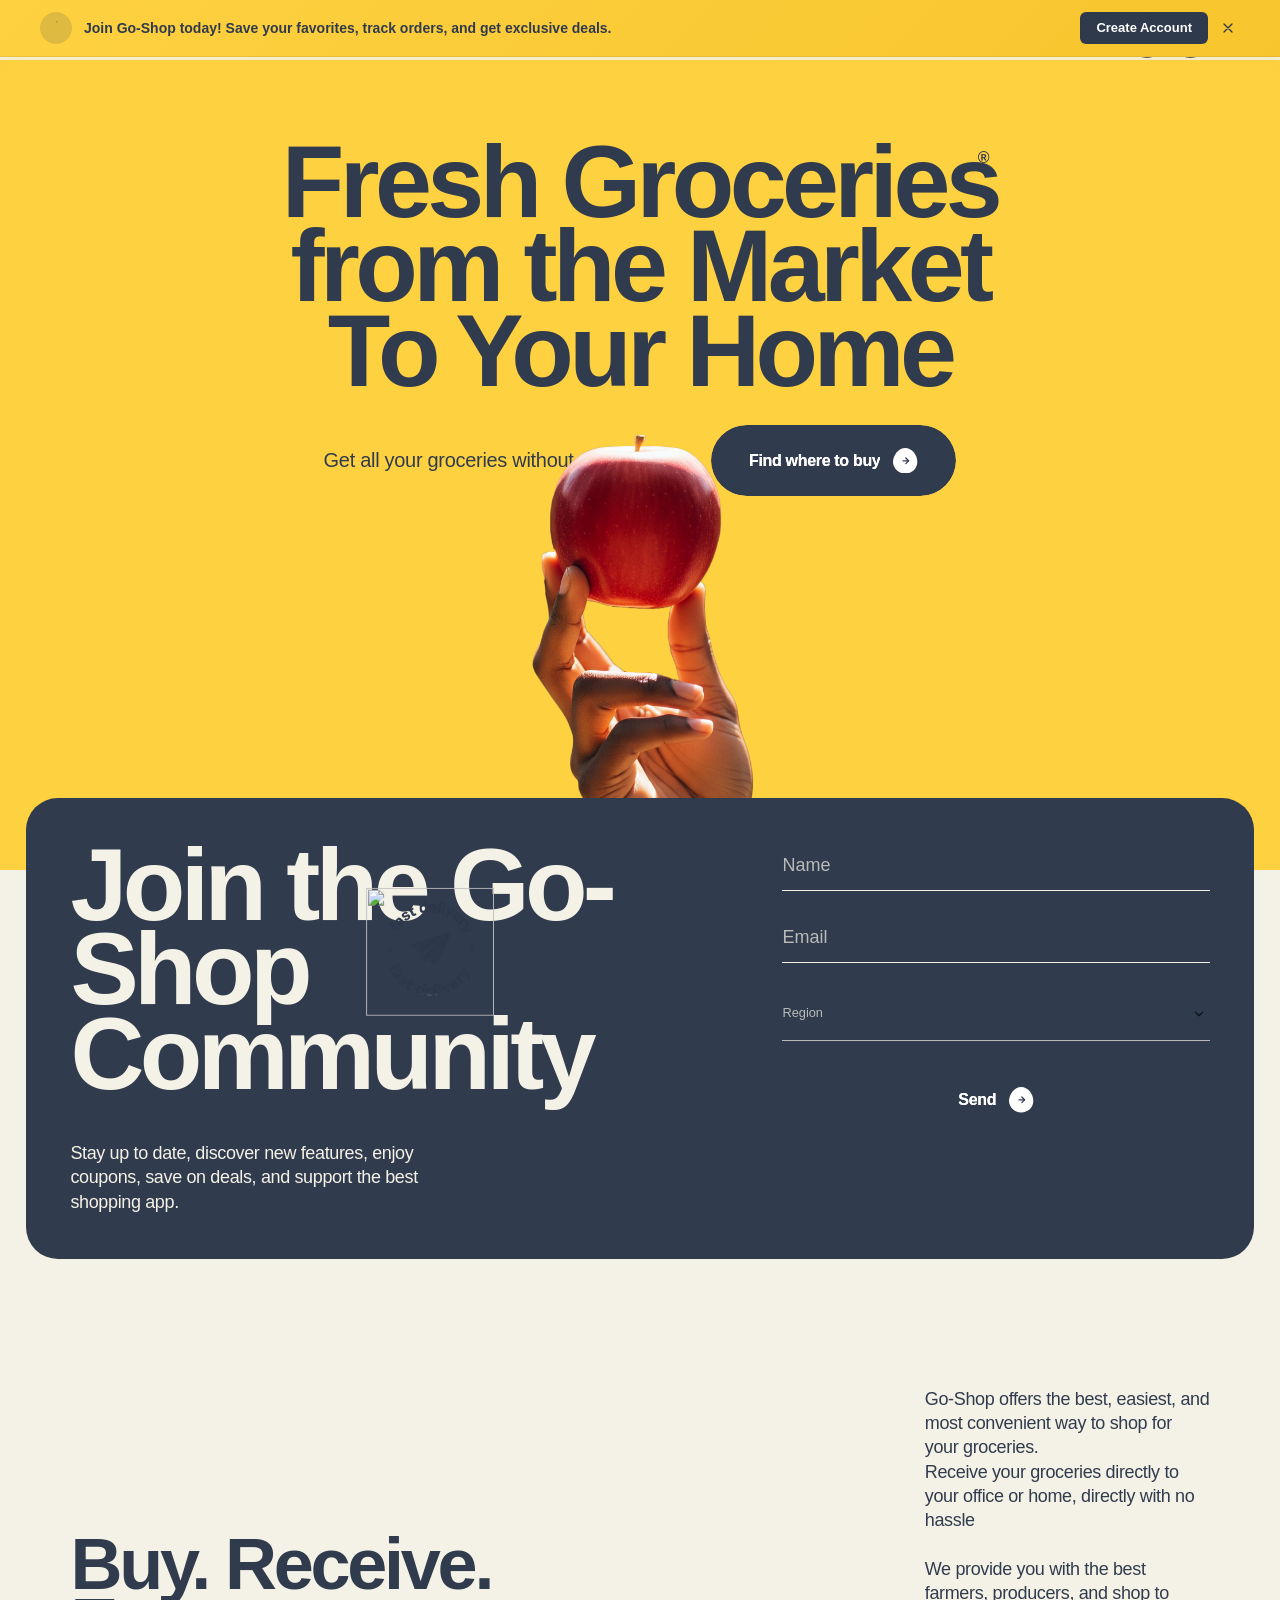
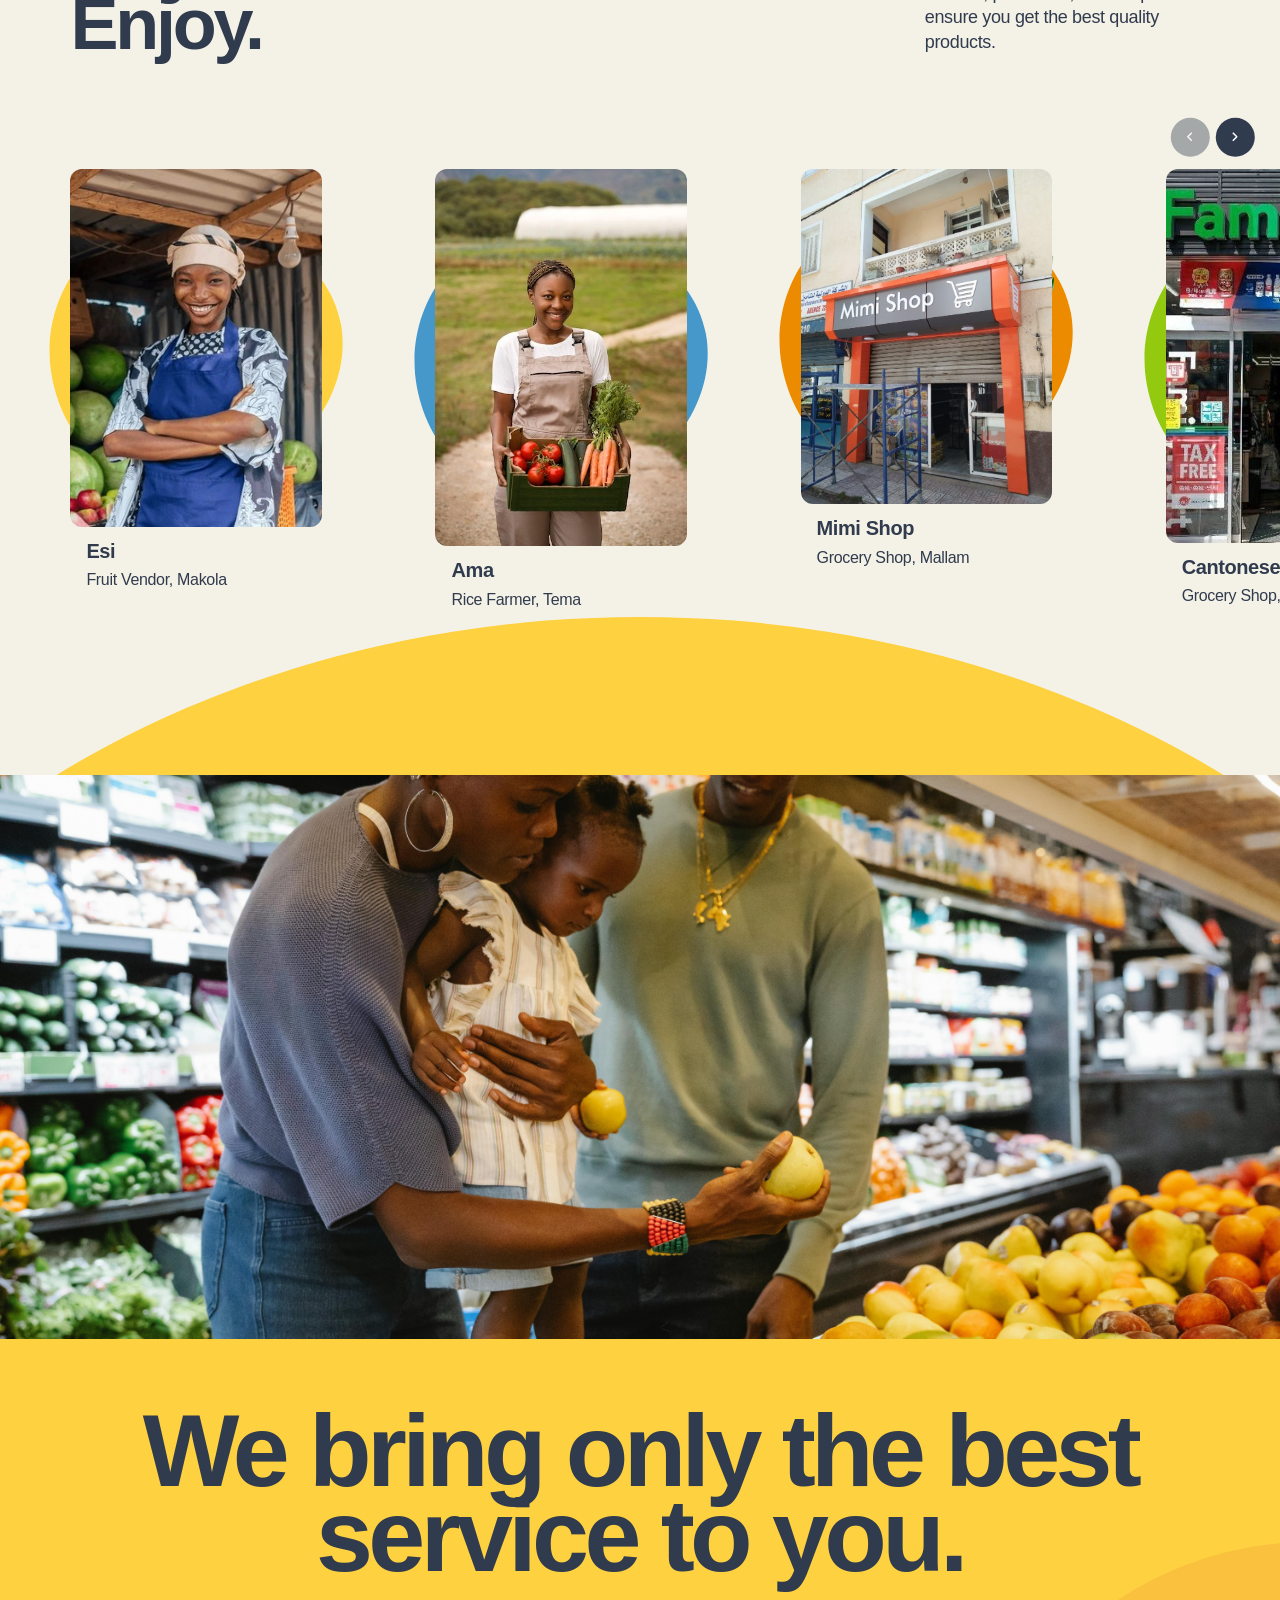
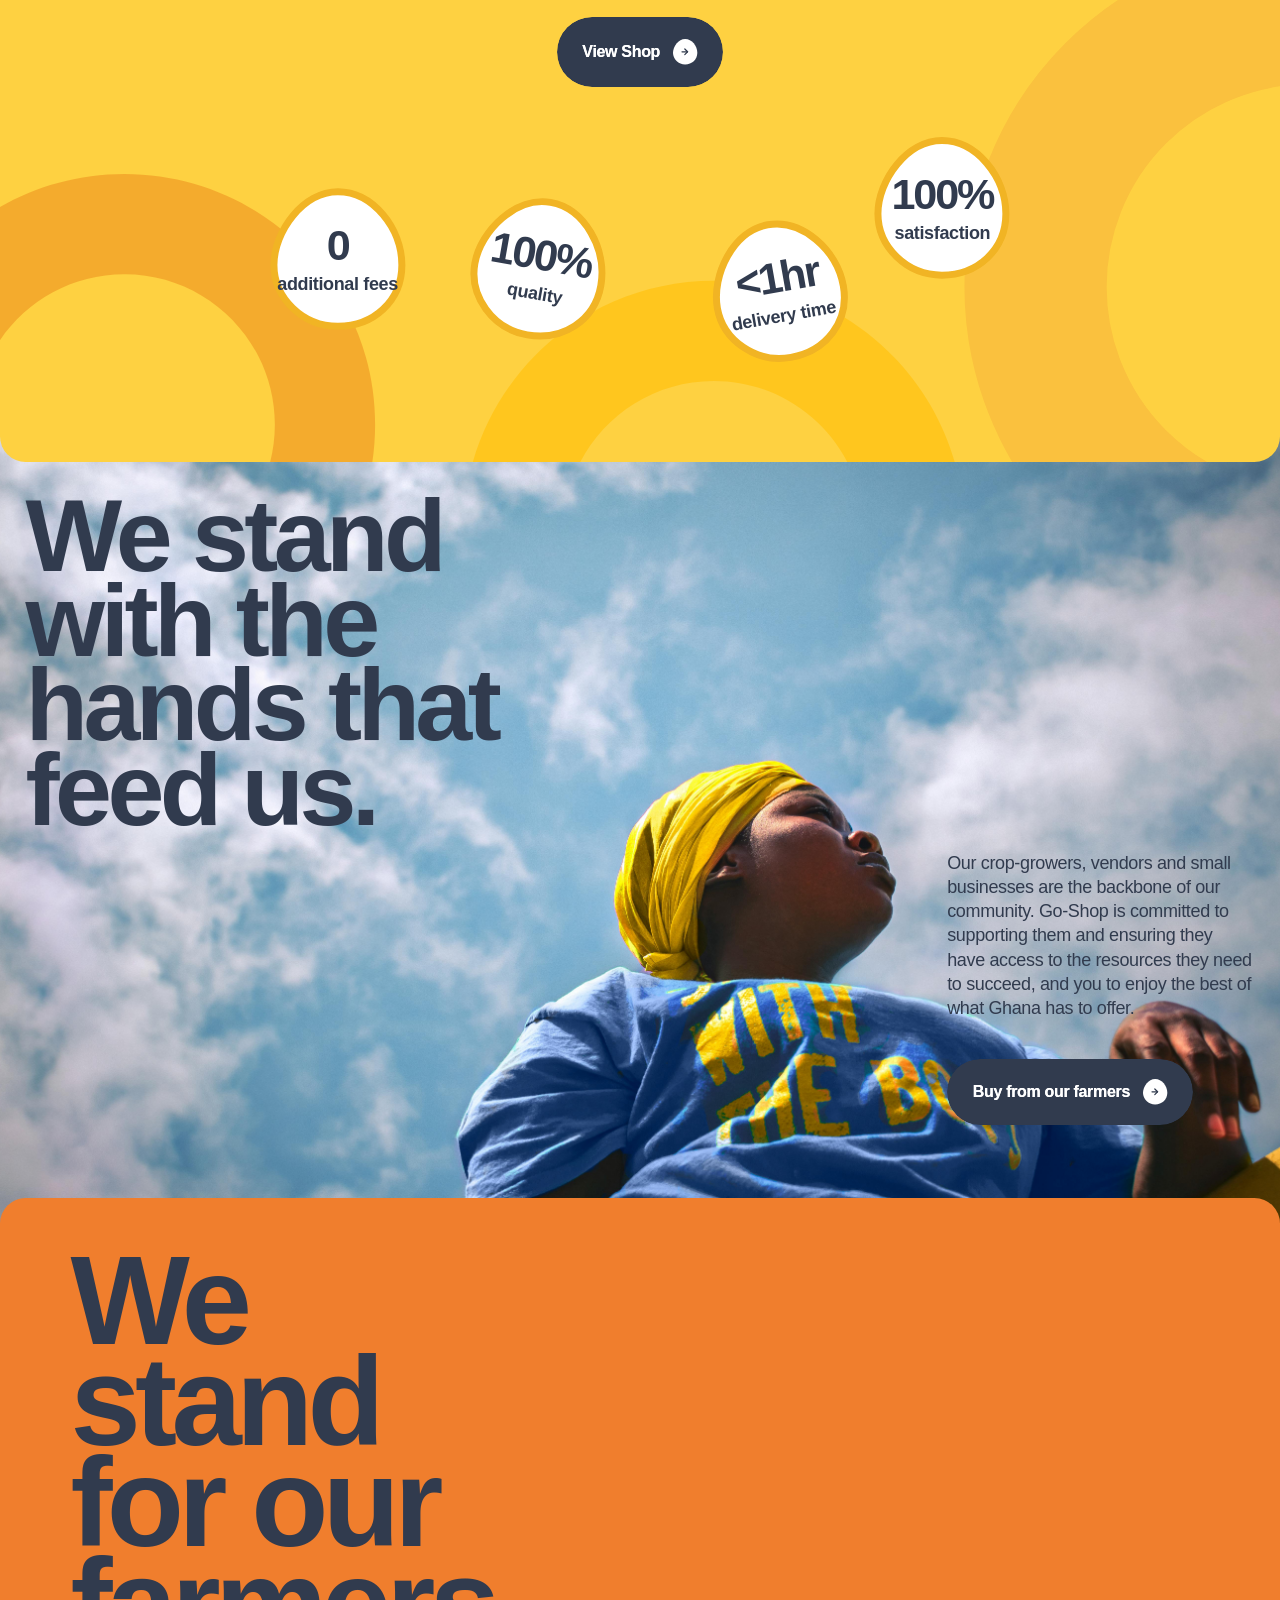
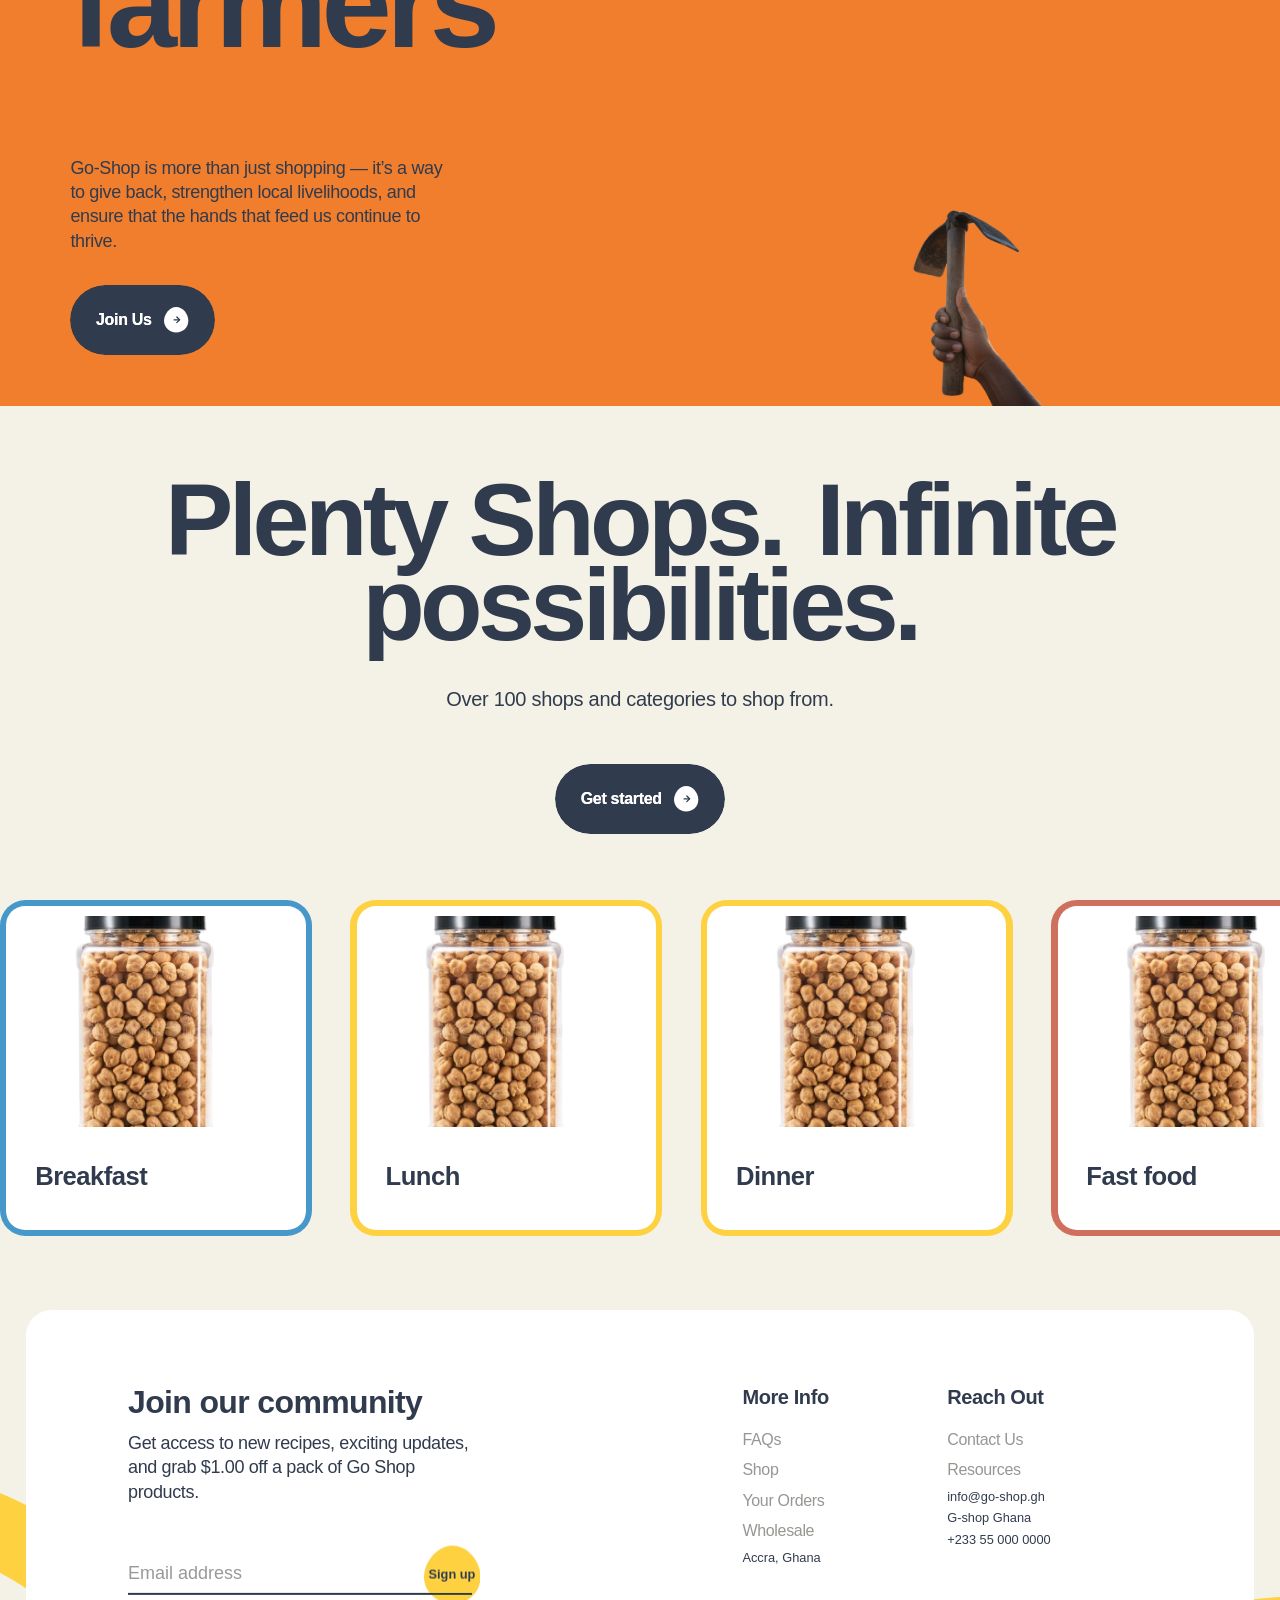
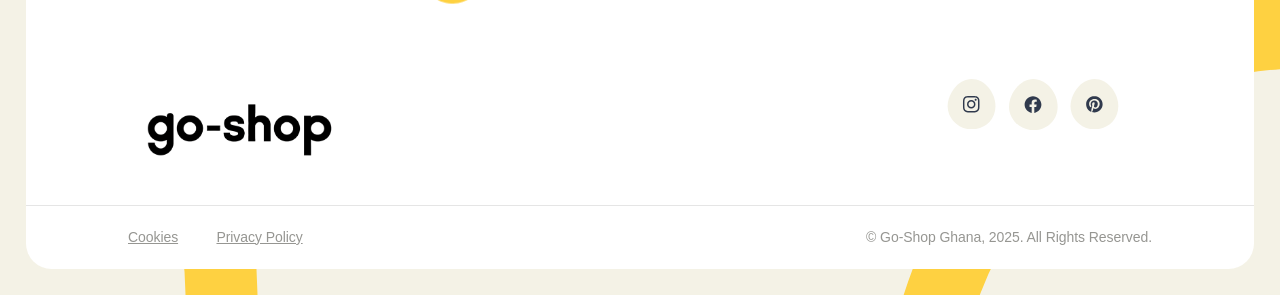
==== commit 6950e569: "push" ====
--- a/index.html
+++ b/index.html
@@ -2992,6 +2992,7 @@
   <!-- Authentication and Profile Icon Updates -->
   <script src="src/js/auth.js"></script>
   <script src="src/js/profile-icon-updater.js"></script>
+  <script src="src/js/guest-cta.js"></script>
 
   <script src="https://webflow-assets.sfo2.cdn.digitaloceanspaces.com/egglife%2Fegglife-hero.js"></script>
 
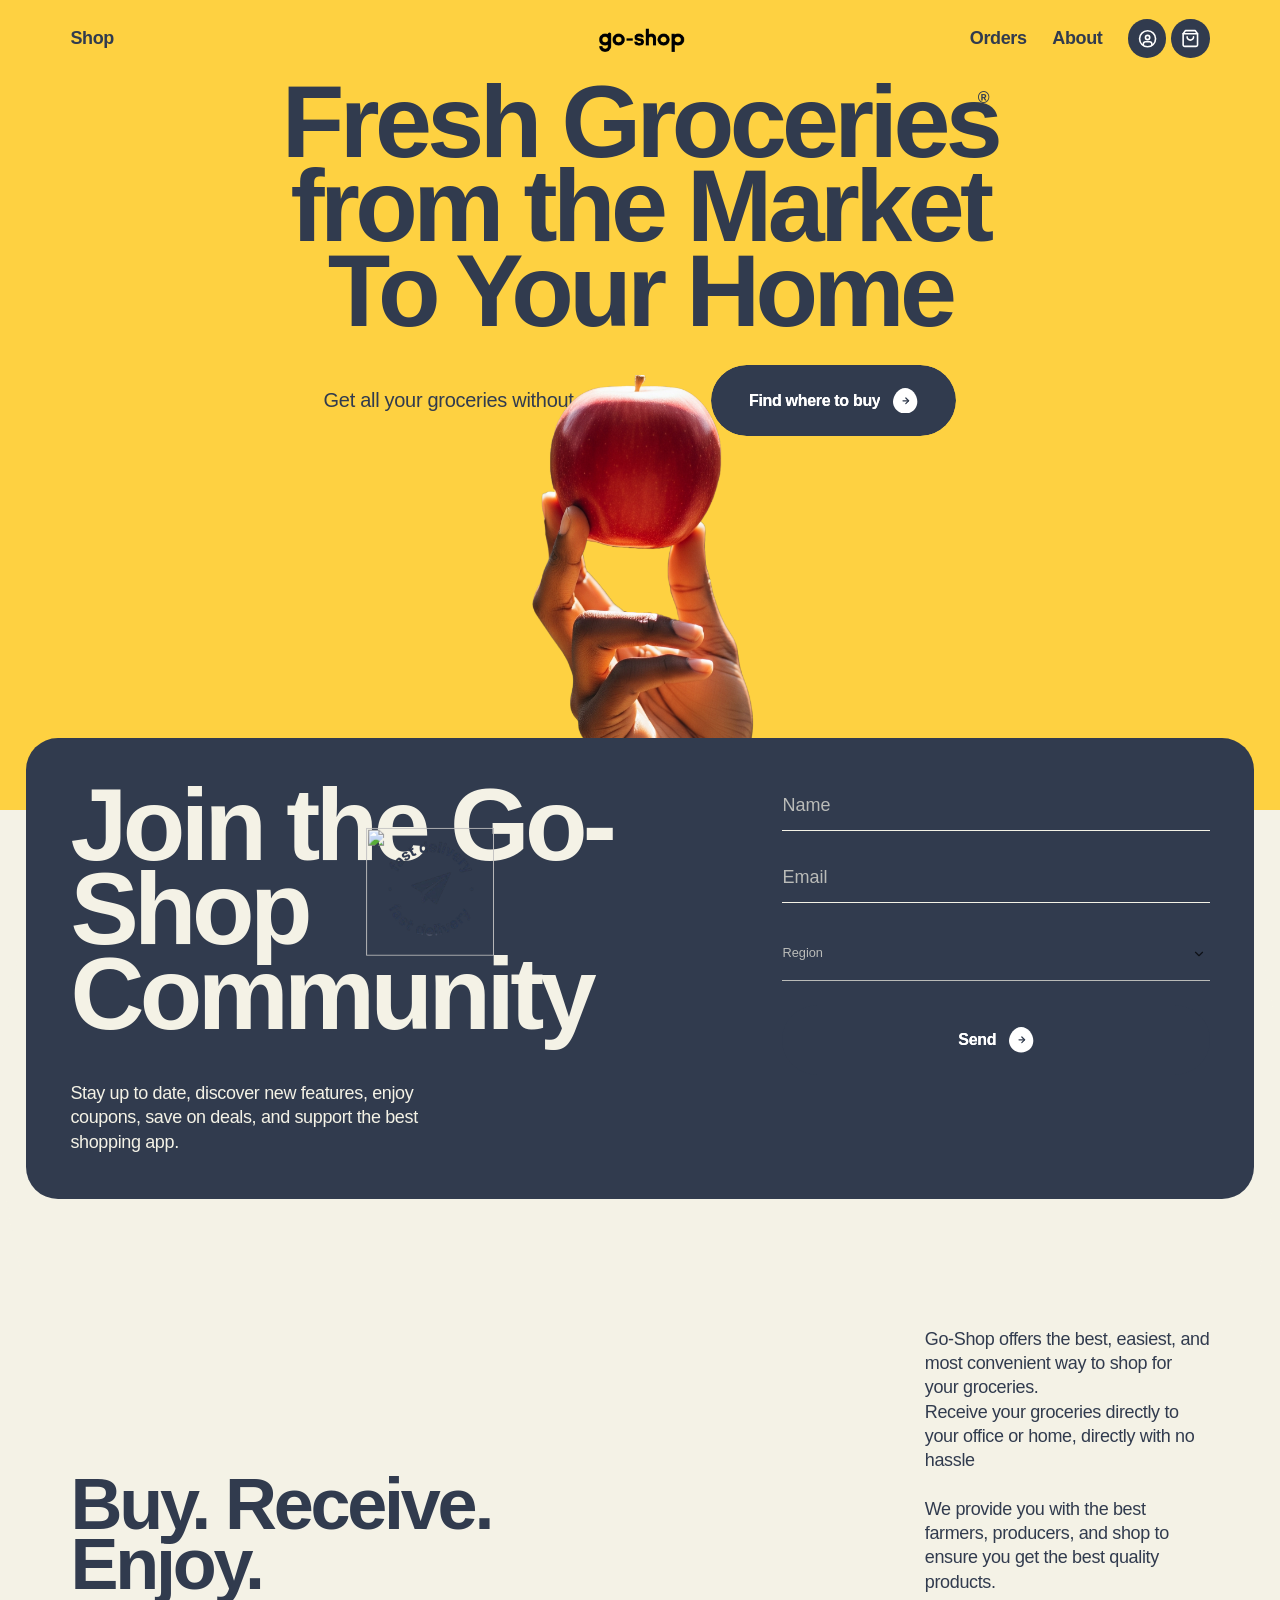
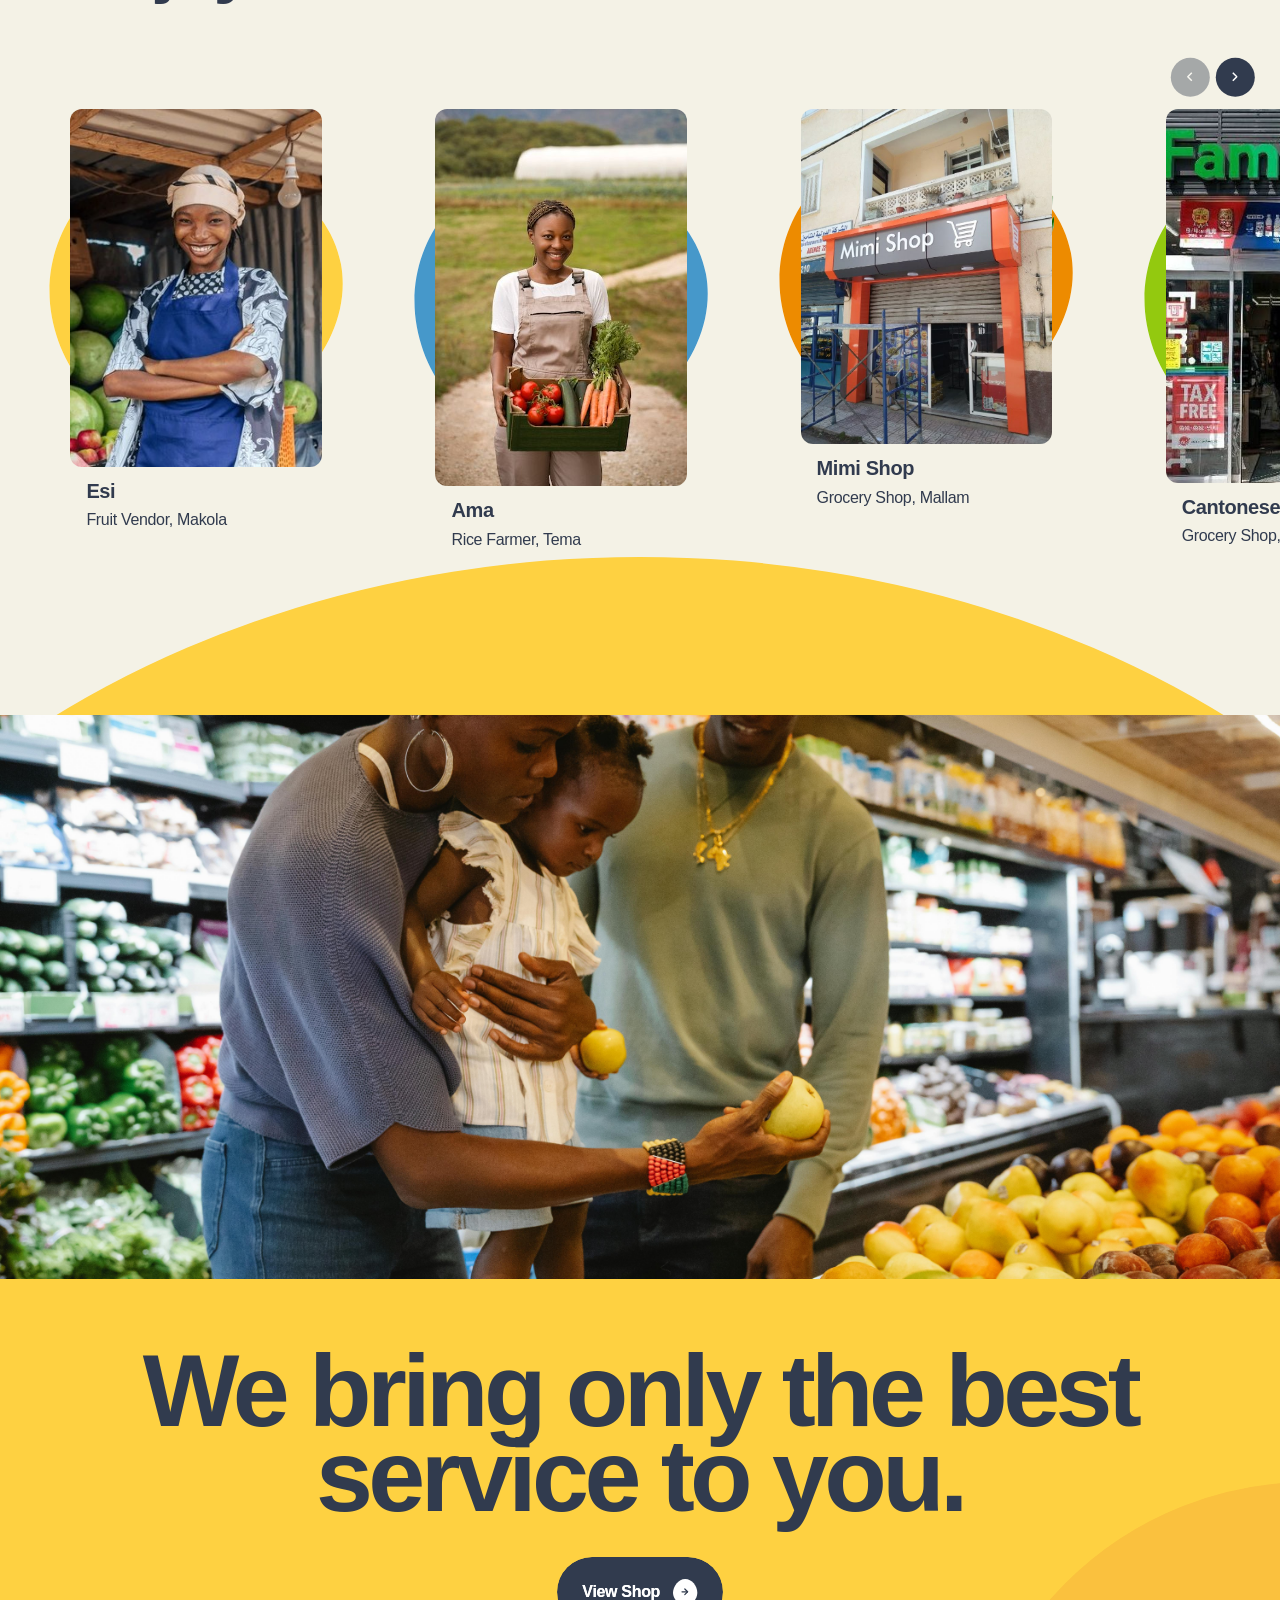
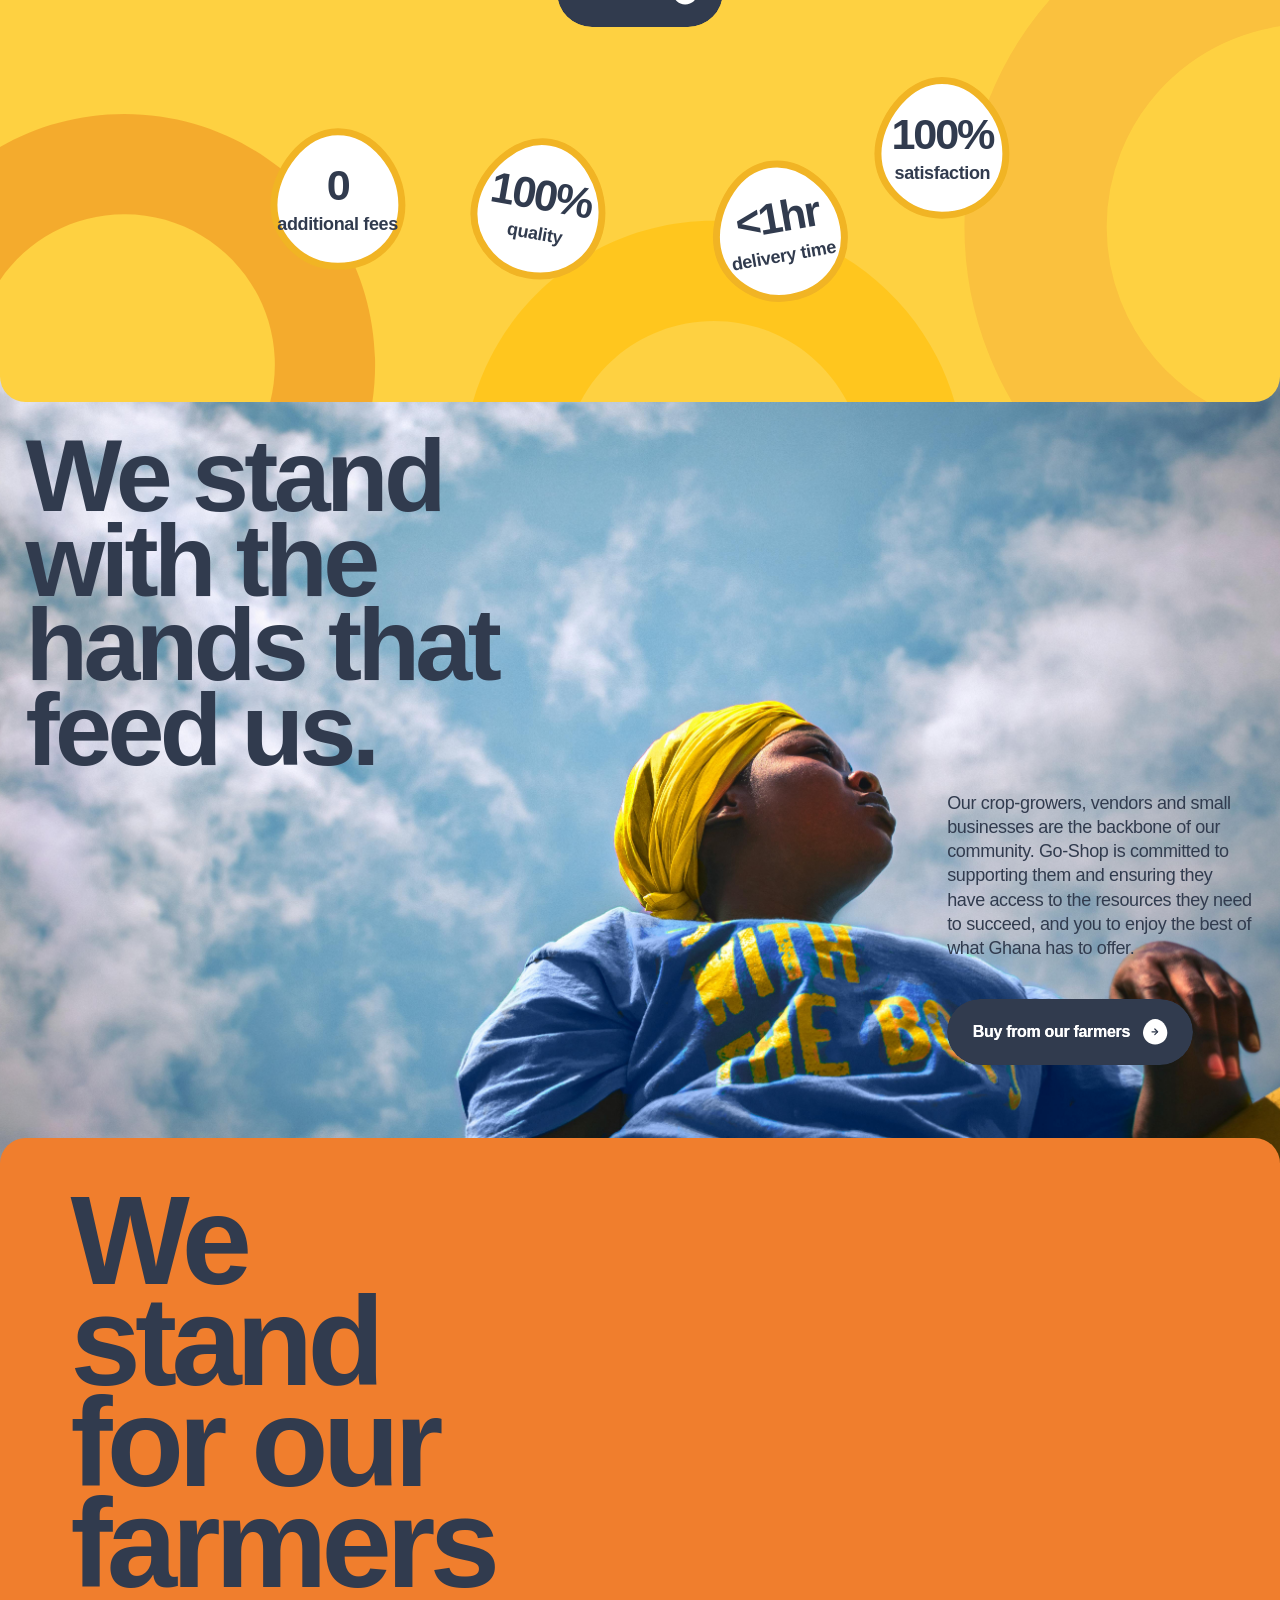
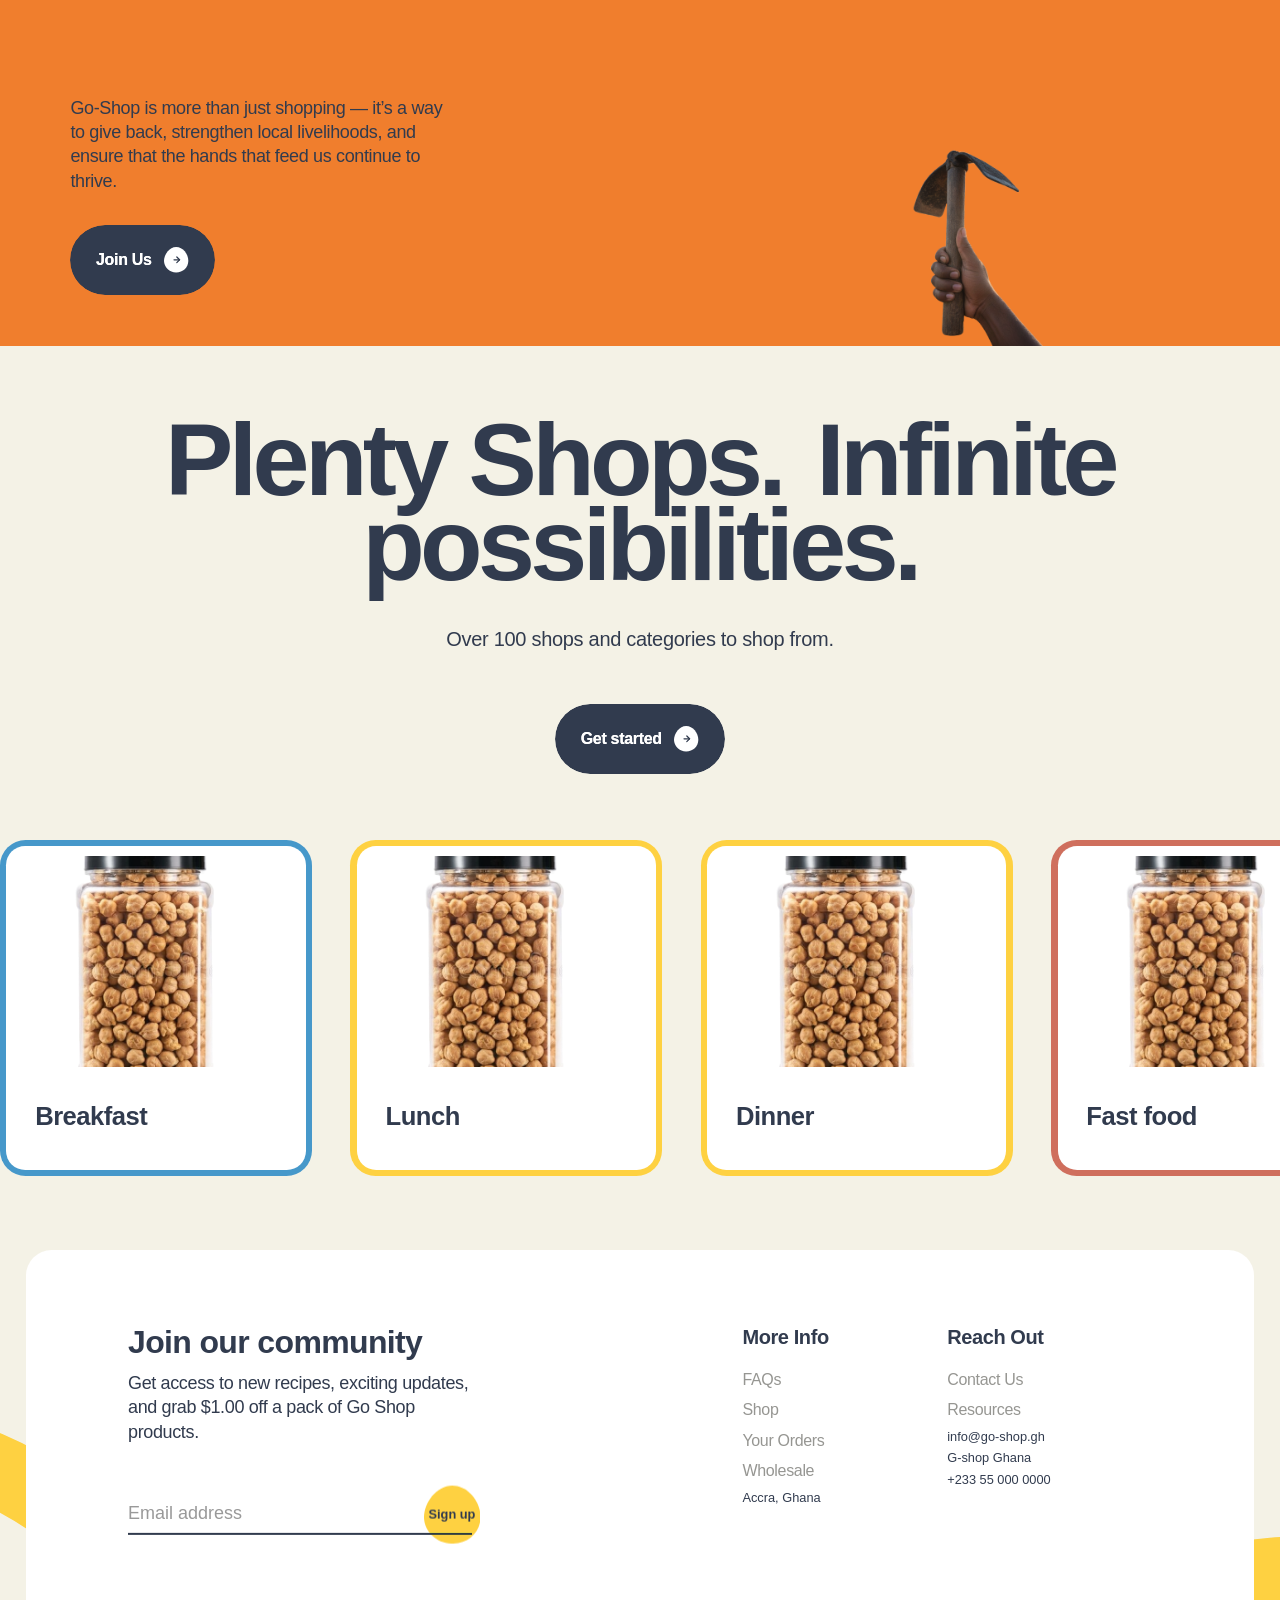
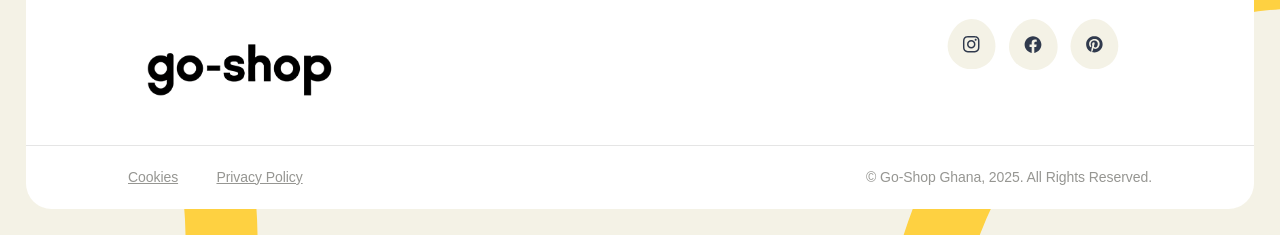
==== commit 819f16ab: "push" ====
--- a/index.html
+++ b/index.html
@@ -6,7 +6,7 @@
   <title>Go-Shop | Fresh Groceries from the Farm to Your Office</title>
   <meta content="Fresh Groceries from the Farm to Your Office" name="description" />
   <meta content="Go-Shop | Fresh Groceries from the Farm to Your Office" property="og:title" />
-  <meta content="Fresh Groceries from the Farm to Your Office" property="og:description" />
+  <meta content="Fre sh Groceries from the Farm to Your Office" property="og:description" />
   <meta content="OG-Image.png" property="og:image" />
   <meta content="Fresh Groceries from the Farm to Your Office" property="twitter:title" />
   <meta content="Fresh Groceries from the Farm to Your Office" property="twitter:description" />
@@ -1033,11 +1033,11 @@
               </div>
             </div>
           </a>
-          <a href="auth.html" class="c-btn is-large is-secondary w-inline-block">
+          <a href="admin.html" class="c-btn is-large is-secondary w-inline-block">
             <div class="c-btn-inner">
               <div class="c-btn-txt">
-                <div class="c-btn-label line-1">Create account</div>
-                <div class="c-btn-label line-2">Create account</div>
+                <div class="c-btn-label line-1">Admin</div>
+                <div class="c-btn-label line-2">Admin</div>
               </div>
             </div>
           </a>
@@ -2992,7 +2992,6 @@
   <!-- Authentication and Profile Icon Updates -->
   <script src="src/js/auth.js"></script>
   <script src="src/js/profile-icon-updater.js"></script>
-  <script src="src/js/guest-cta.js"></script>
 
   <script src="https://webflow-assets.sfo2.cdn.digitaloceanspaces.com/egglife%2Fegglife-hero.js"></script>
 
